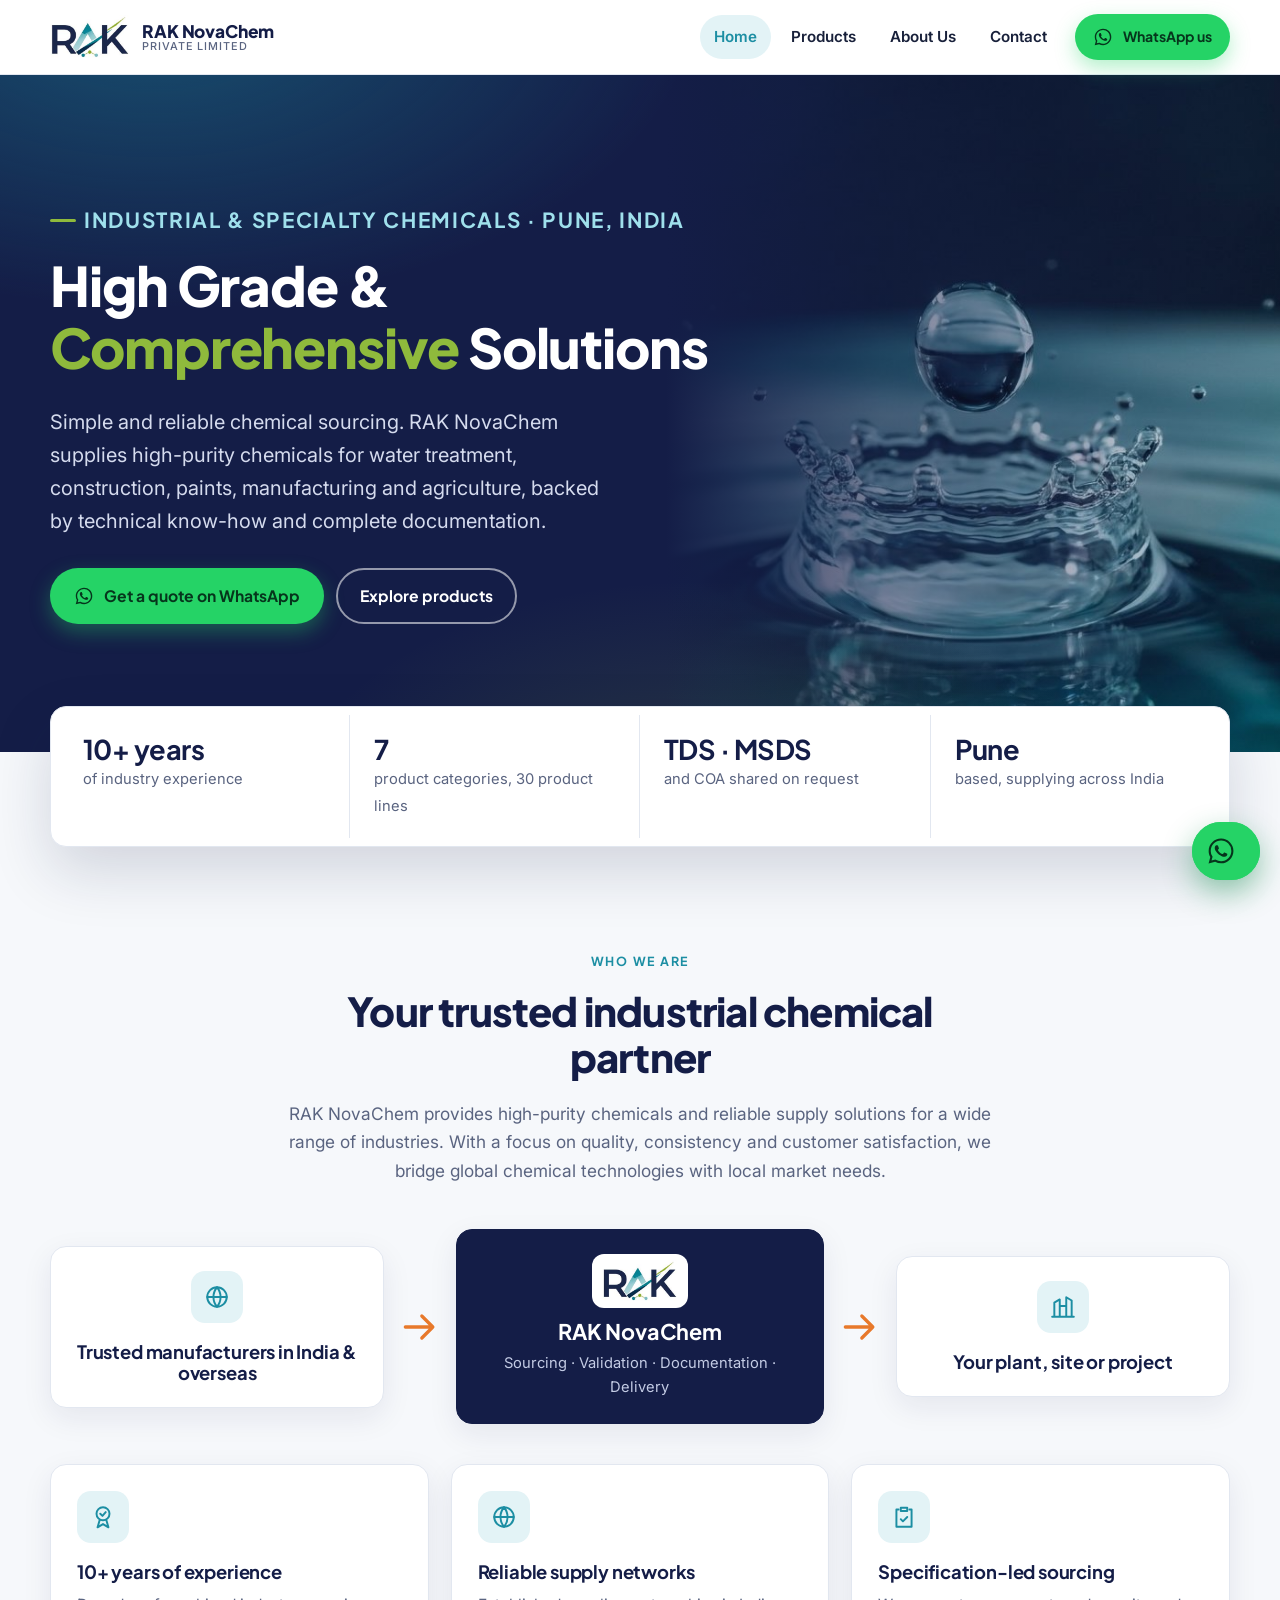
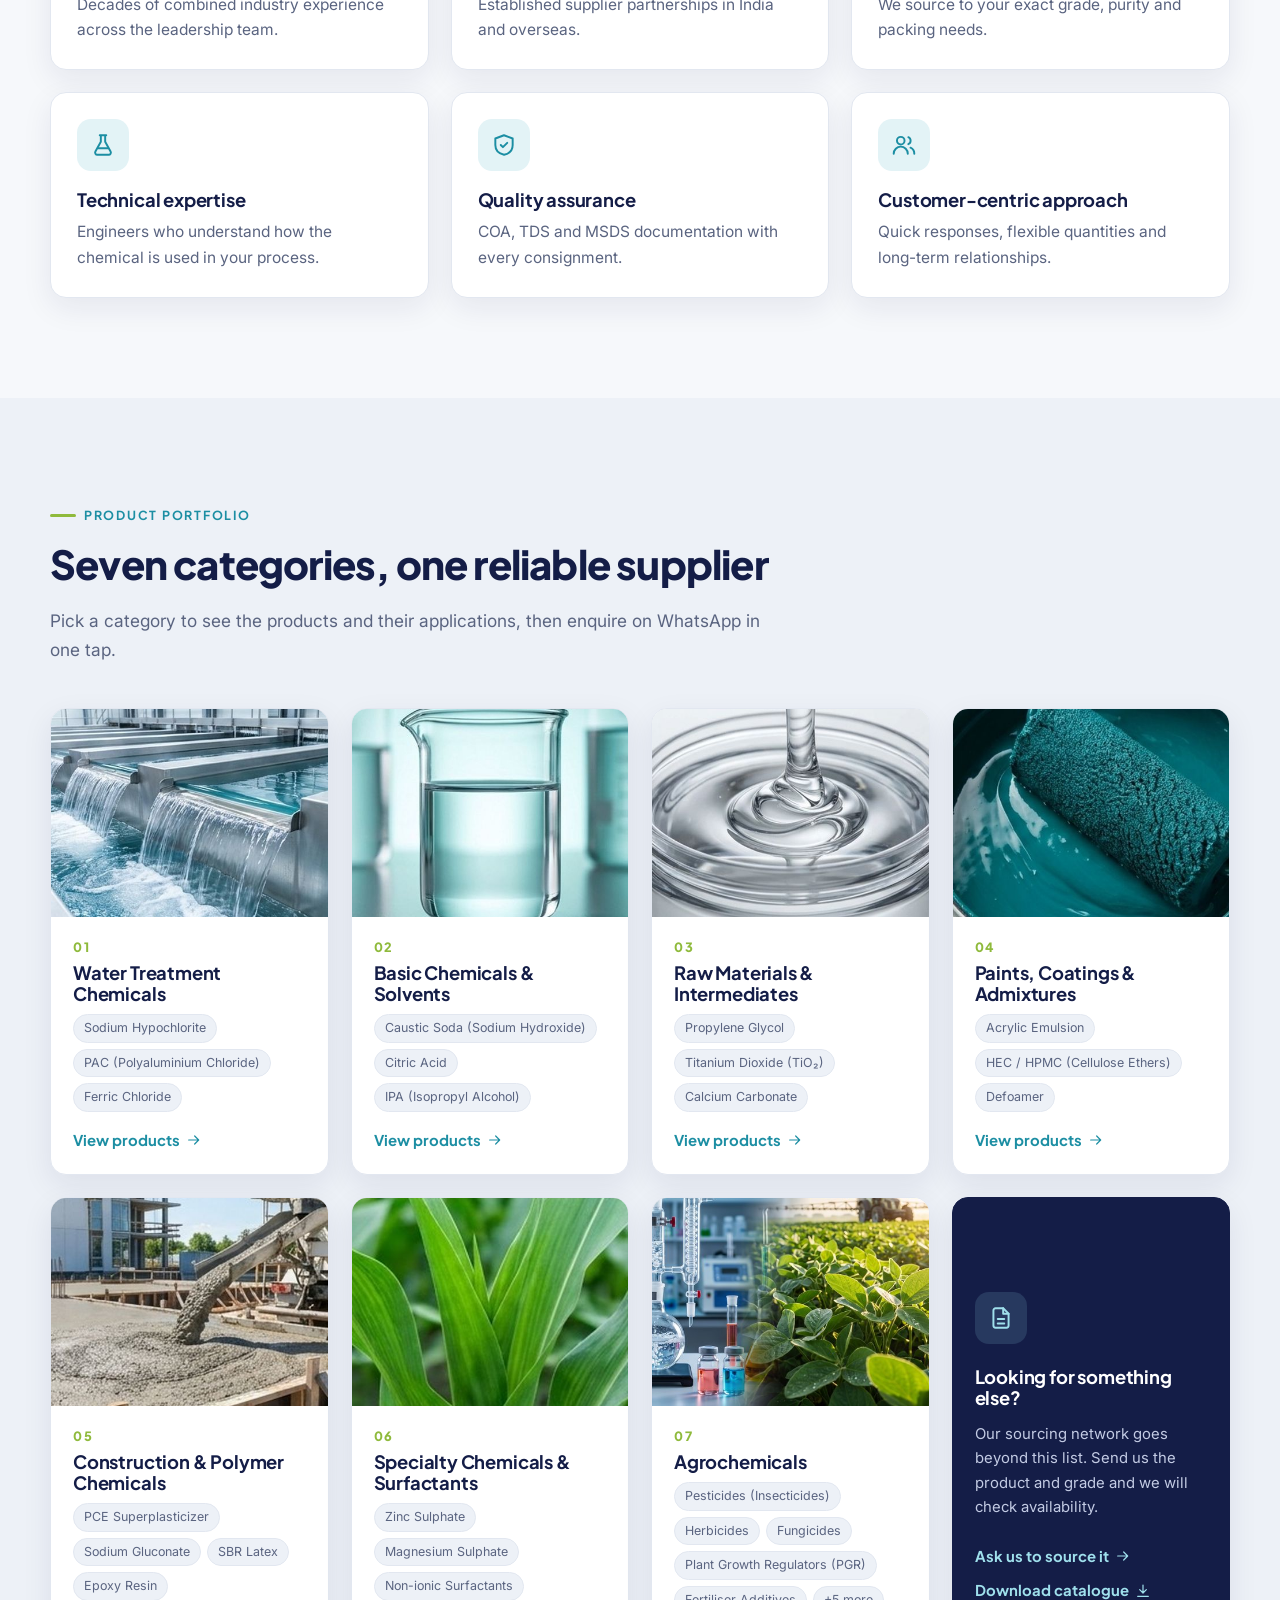
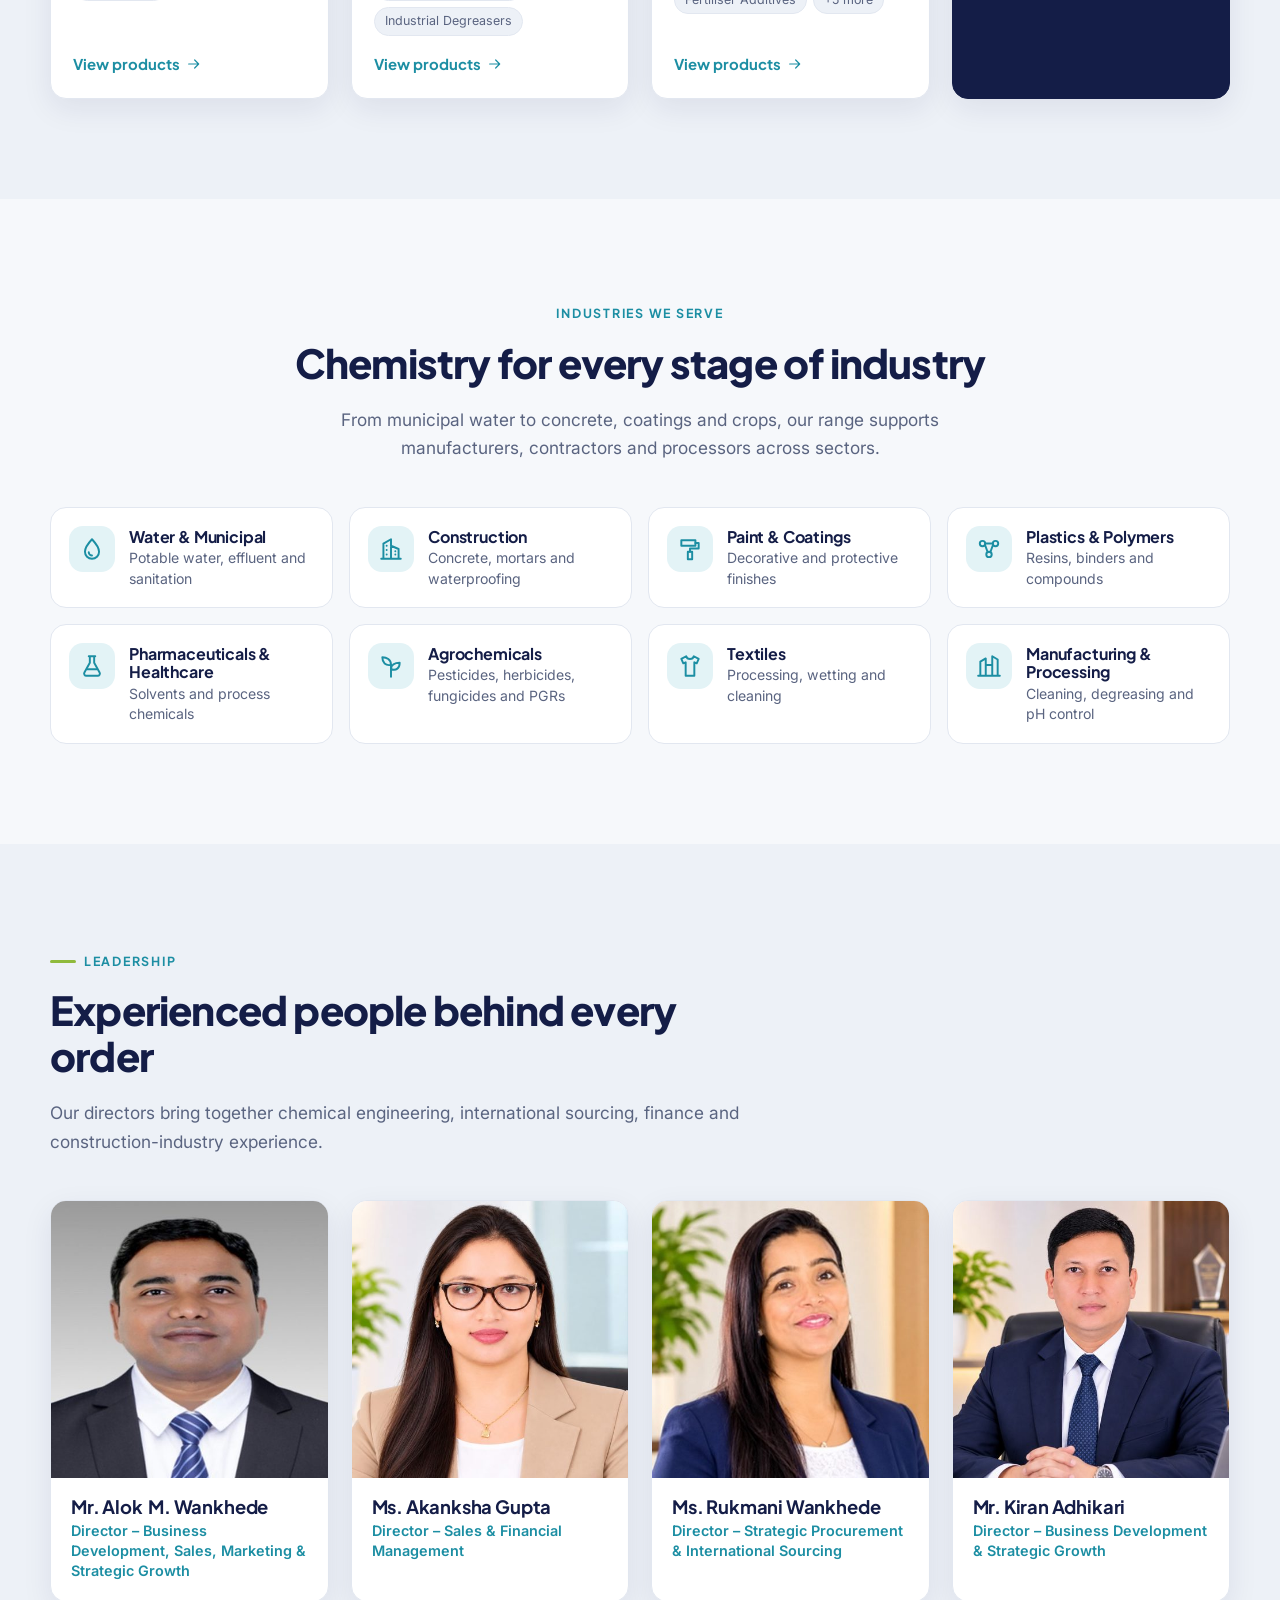
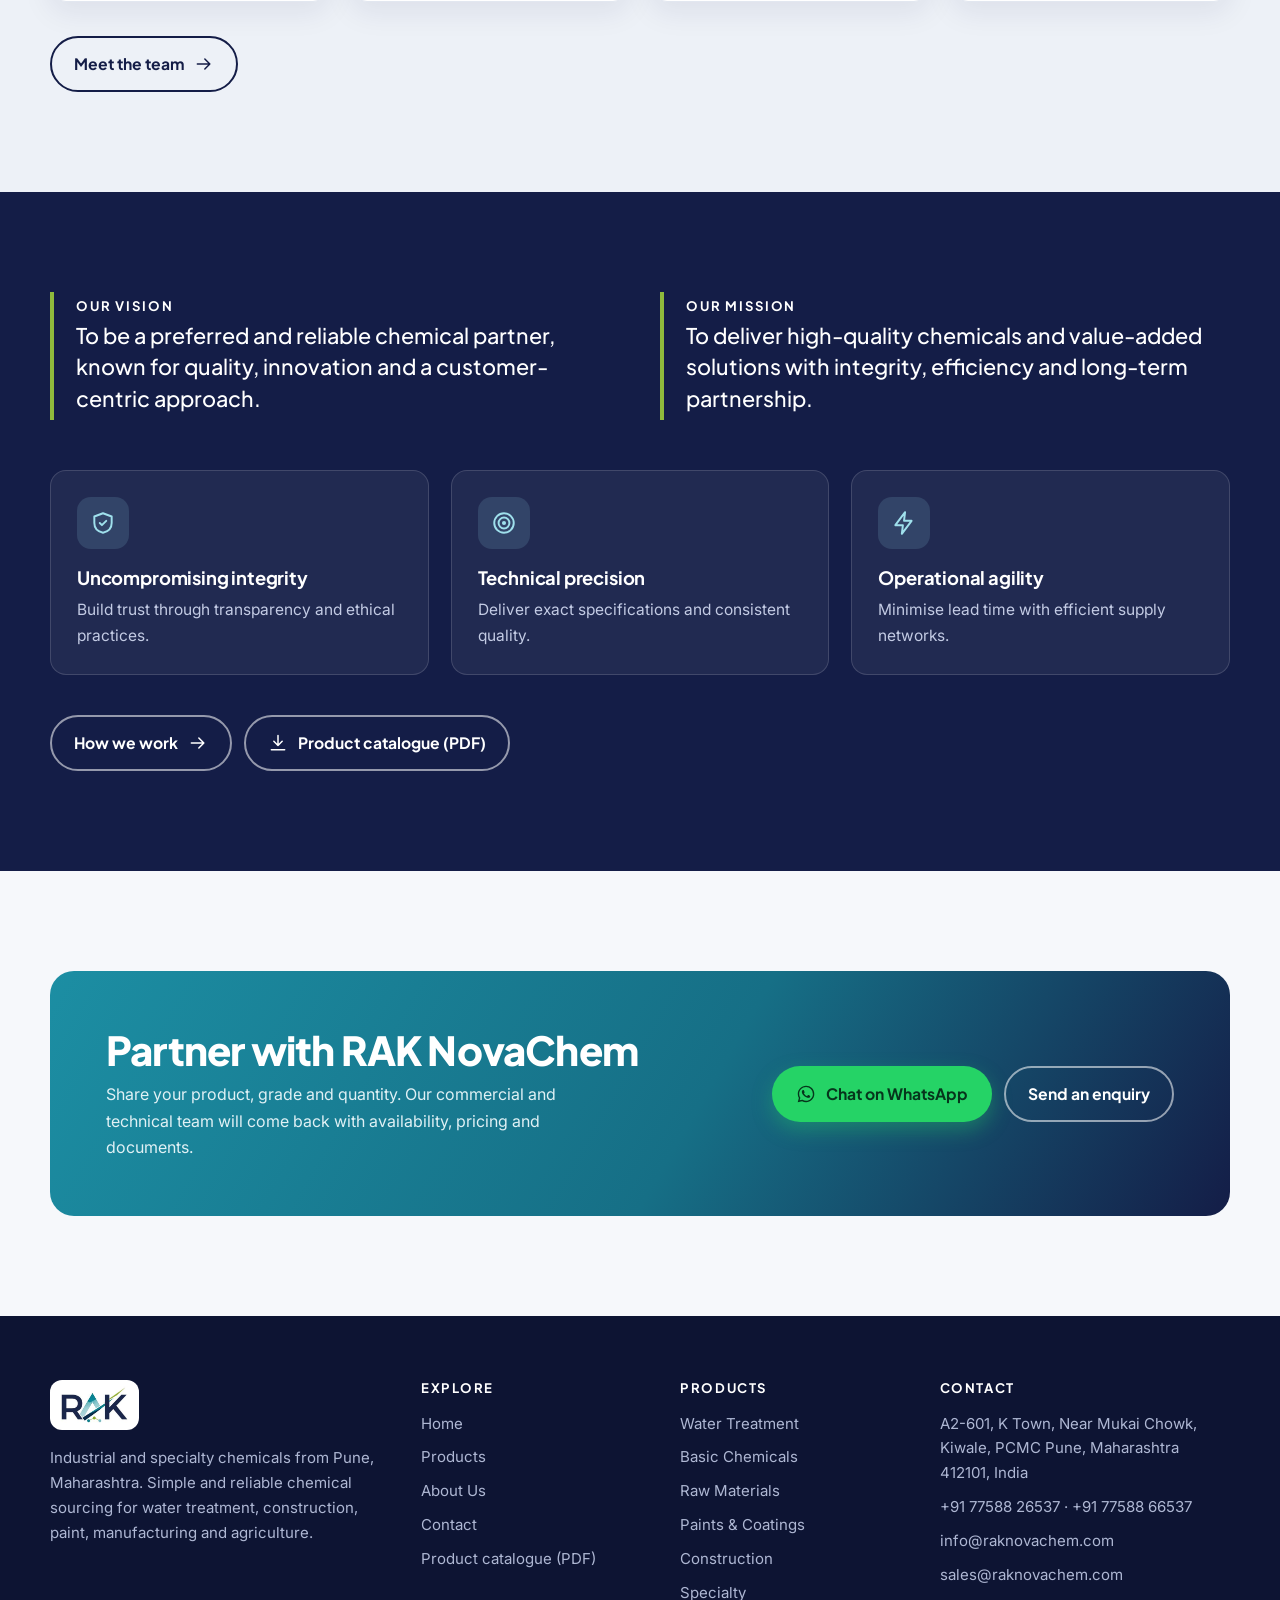
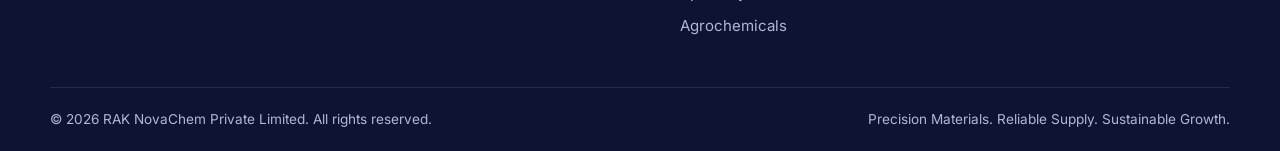
==== index.html @ b4a19a10 "Add extra space before middle initial in Alok Wankhede's name Co-Authored-By: Claude Opus 5.5 <norep" ====
<!DOCTYPE html>
<html lang="en">
<head>
<meta charset="utf-8">
<meta name="viewport" content="width=device-width, initial-scale=1">
<title>RAK NovaChem | Industrial &amp; Specialty Chemicals Supplier, Pune</title>
<meta name="description" content="RAK NovaChem Private Limited supplies industrial and specialty chemicals in Pune and across India: water treatment chemicals, caustic soda, IPA, TiO₂, acrylic emulsion, PCE superplasticizer, surfactants and more.">
<link rel="canonical" href="https://raknovachem.com/">
<meta property="og:type" content="website">
<meta property="og:site_name" content="RAK NovaChem">
<meta property="og:title" content="RAK NovaChem | Industrial &amp; Specialty Chemicals Supplier, Pune">
<meta property="og:description" content="RAK NovaChem Private Limited supplies industrial and specialty chemicals in Pune and across India: water treatment chemicals, caustic soda, IPA, TiO₂, acrylic emulsion, PCE superplasticizer, surfactants and more.">
<meta property="og:url" content="https://raknovachem.com/">
<meta property="og:image" content="https://raknovachem.com/assets/img/og-image.jpg">
<meta name="twitter:card" content="summary_large_image">
<meta name="theme-color" content="#141d47">
<link rel="icon" href="favicon.ico" sizes="48x48">
<link rel="apple-touch-icon" href="assets/img/apple-touch-icon.png">
<link rel="preconnect" href="https://fonts.googleapis.com">
<link rel="preconnect" href="https://fonts.gstatic.com" crossorigin>
<link href="https://fonts.googleapis.com/css2?family=Inter:wght@400;500;600&family=Plus+Jakarta+Sans:wght@500;700;800&display=swap" rel="stylesheet">
<link rel="stylesheet" href="assets/css/style.css">
<script type="application/ld+json">
{"@context":"https://schema.org","@type":"Organization","name":"RAK NovaChem Private Limited","alternateName":"RAK NovaChem","url":"https://raknovachem.com",
"logo":"https://raknovachem.com/assets/img/icon-512.png","email":"sales@raknovachem.com","telephone":"+917758826537",
"slogan":"High Grade & Comprehensive Solutions",
"description":"Supplier of industrial and specialty chemicals: water treatment chemicals, basic chemicals and solvents, raw materials, paint and coating additives, construction chemicals, surfactants and agrochemicals (pesticides, herbicides, fungicides and plant growth regulators).",
"address":{"@type":"PostalAddress","streetAddress":"A2-601, K Town, Near Mukai Chowk, Kiwale","addressLocality":"Pune","addressRegion":"Maharashtra","postalCode":"412101","addressCountry":"IN"},
"contactPoint":[{"@type":"ContactPoint","telephone":"+917758826537","contactType":"sales","areaServed":"IN","availableLanguage":["en","hi","mr"]}]}
</script>
</head>
<body>
<a class="skip" href="#main">Skip to content</a>
<header class="site-header">
  <div class="wrap nav">
    <a class="brand" href="index.html" aria-label="RAK NovaChem home">
      <img src="assets/img/logo.png" alt="RAK NovaChem logo" width="274" height="150">
      <span>RAK NovaChem<small>Private Limited</small></span>
    </a>
    <button class="nav-toggle" aria-label="Menu" aria-expanded="false" aria-controls="nav-links"><svg viewBox="0 0 24 24" fill="none" stroke="currentColor" stroke-width="1.8" stroke-linecap="round" stroke-linejoin="round" aria-hidden="true" stroke-width="2.2"><path d="M4 7h16M4 12h16M4 17h16"/></svg></button>
    <ul class="nav-links" id="nav-links">
      <li><a href="index.html" aria-current="page">Home</a></li><li><a href="products.html">Products</a></li><li><a href="about.html">About Us</a></li><li><a href="contact.html">Contact</a></li>
      <li><a class="btn btn-wa btn-sm" href="https://wa.me/917758826537" data-wa><svg viewBox="0 0 24 24" fill="currentColor" aria-hidden="true"><path d="M12.04 2C6.58 2 2.13 6.45 2.13 11.91c0 1.75.46 3.45 1.32 4.95L2.05 22l5.25-1.38a9.87 9.87 0 0 0 4.74 1.21h.01c5.46 0 9.9-4.45 9.9-9.91 0-2.65-1.03-5.14-2.9-7.01A9.82 9.82 0 0 0 12.04 2Zm0 1.67c2.2 0 4.27.86 5.82 2.42a8.2 8.2 0 0 1 2.41 5.83c0 4.54-3.7 8.23-8.24 8.23-1.48 0-2.93-.4-4.19-1.15l-.3-.18-3.12.82.83-3.04-.2-.31a8.2 8.2 0 0 1-1.26-4.38c.01-4.54 3.7-8.24 8.25-8.24ZM8.53 7.33c-.16 0-.43.06-.66.31-.22.25-.87.85-.87 2.07 0 1.22.89 2.4 1.01 2.56.13.17 1.75 2.67 4.24 3.74.59.26 1.05.41 1.41.52.59.19 1.13.16 1.56.1.48-.07 1.47-.6 1.67-1.18.21-.58.21-1.07.15-1.18-.07-.1-.23-.16-.48-.29-.25-.12-1.47-.72-1.69-.81-.23-.08-.39-.12-.56.13-.16.25-.64.81-.78.97-.15.17-.29.19-.54.06-.25-.12-1.05-.39-2-1.23-.74-.66-1.24-1.47-1.38-1.72-.15-.25-.02-.38.11-.51.11-.11.25-.29.37-.43.13-.15.17-.25.25-.42.08-.16.04-.31-.02-.43-.06-.13-.56-1.35-.77-1.84-.2-.49-.4-.42-.56-.43-.14-.01-.3-.01-.46-.01Z"/></svg> WhatsApp us</a></li>
    </ul>
  </div>
</header>
<main id="main">
<section class="hero">
  <div class="hero-photo"><img src="assets/img/hero-water.jpg" alt="" width="686" height="740" fetchpriority="high"></div>
  <div class="wrap">
    <div class="hero-inner">
      <span class="eyebrow">Industrial &amp; specialty chemicals · Pune, India</span>
      <h1>High Grade &amp; <em>Comprehensive</em> Solutions</h1>
      <p class="lead">Simple and reliable chemical sourcing. RAK NovaChem supplies high-purity chemicals for water treatment, construction, paints, manufacturing and agriculture, backed by technical know-how and complete documentation.</p>
      <div class="cta-row">
        <a class="btn btn-wa" href="https://wa.me/917758826537" data-wa><svg viewBox="0 0 24 24" fill="currentColor" aria-hidden="true"><path d="M12.04 2C6.58 2 2.13 6.45 2.13 11.91c0 1.75.46 3.45 1.32 4.95L2.05 22l5.25-1.38a9.87 9.87 0 0 0 4.74 1.21h.01c5.46 0 9.9-4.45 9.9-9.91 0-2.65-1.03-5.14-2.9-7.01A9.82 9.82 0 0 0 12.04 2Zm0 1.67c2.2 0 4.27.86 5.82 2.42a8.2 8.2 0 0 1 2.41 5.83c0 4.54-3.7 8.23-8.24 8.23-1.48 0-2.93-.4-4.19-1.15l-.3-.18-3.12.82.83-3.04-.2-.31a8.2 8.2 0 0 1-1.26-4.38c.01-4.54 3.7-8.24 8.25-8.24ZM8.53 7.33c-.16 0-.43.06-.66.31-.22.25-.87.85-.87 2.07 0 1.22.89 2.4 1.01 2.56.13.17 1.75 2.67 4.24 3.74.59.26 1.05.41 1.41.52.59.19 1.13.16 1.56.1.48-.07 1.47-.6 1.67-1.18.21-.58.21-1.07.15-1.18-.07-.1-.23-.16-.48-.29-.25-.12-1.47-.72-1.69-.81-.23-.08-.39-.12-.56.13-.16.25-.64.81-.78.97-.15.17-.29.19-.54.06-.25-.12-1.05-.39-2-1.23-.74-.66-1.24-1.47-1.38-1.72-.15-.25-.02-.38.11-.51.11-.11.25-.29.37-.43.13-.15.17-.25.25-.42.08-.16.04-.31-.02-.43-.06-.13-.56-1.35-.77-1.84-.2-.49-.4-.42-.56-.43-.14-.01-.3-.01-.46-.01Z"/></svg> Get a quote on WhatsApp</a>
        <a class="btn btn-ghost" href="products.html">Explore products</a>
      </div>
    </div>
  </div>
</section>

<div class="facts">
  <div class="wrap"><div class="grid g-4">
    <div class="fact"><b>10+ years</b><span>of industry experience</span></div>
    <div class="fact"><b>7</b><span>product categories, 30 product lines</span></div>
    <div class="fact"><b>TDS · MSDS</b><span>and COA shared on request</span></div>
    <div class="fact"><b>Pune</b><span>based, supplying across India</span></div>
  </div></div>
</div>

<section class="section">
  <div class="wrap">
    <div class="section-head center reveal">
      <span class="eyebrow">Who we are</span>
      <h2>Your trusted industrial chemical partner</h2>
      <p>RAK NovaChem provides high-purity chemicals and reliable supply solutions for a wide range of industries. With a focus on quality, consistency and customer satisfaction, we bridge global chemical technologies with local market needs.</p>
    </div>
    <div class="bridge reveal">
      <div class="bridge-node"><div class="icon"><svg viewBox="0 0 24 24" fill="none" stroke="currentColor" stroke-width="1.8" stroke-linecap="round" stroke-linejoin="round" aria-hidden="true"><circle cx="12" cy="12" r="9"/><path d="M3 12h18M12 3a14 14 0 0 1 0 18M12 3a14 14 0 0 0 0 18"/></svg></div><h3>Trusted manufacturers in India &amp; overseas</h3></div>
      <div class="bridge-arrow"><svg viewBox="0 0 24 24" fill="none" stroke="currentColor" stroke-width="1.8" stroke-linecap="round" stroke-linejoin="round" aria-hidden="true"><path d="M4 12h15M13 6l6 6-6 6"/></svg></div>
      <div class="bridge-node hub"><img src="assets/img/logo.png" alt="" width="274" height="150" loading="lazy"><h3>RAK NovaChem</h3><p>Sourcing · Validation · Documentation · Delivery</p></div>
      <div class="bridge-arrow"><svg viewBox="0 0 24 24" fill="none" stroke="currentColor" stroke-width="1.8" stroke-linecap="round" stroke-linejoin="round" aria-hidden="true"><path d="M4 12h15M13 6l6 6-6 6"/></svg></div>
      <div class="bridge-node"><div class="icon"><svg viewBox="0 0 24 24" fill="none" stroke="currentColor" stroke-width="1.8" stroke-linecap="round" stroke-linejoin="round" aria-hidden="true"><path d="M4 21V8l5-3v16M9 21V11h6v10M15 21V3l5 3v15M2 21h20"/></svg></div><h3>Your plant, site or project</h3></div>
    </div>
    <div class="grid g-3">
      <div class="card reveal "><div class="icon"><svg viewBox="0 0 24 24" fill="none" stroke="currentColor" stroke-width="1.8" stroke-linecap="round" stroke-linejoin="round" aria-hidden="true"><circle cx="12" cy="9" r="6"/><path d="m9 14.5-2 7 5-3 5 3-2-7M9.5 9l2 2 3-3.5"/></svg></div><h3>10+ years of experience</h3><p>Decades of combined industry experience across the leadership team.</p></div><div class="card reveal "><div class="icon"><svg viewBox="0 0 24 24" fill="none" stroke="currentColor" stroke-width="1.8" stroke-linecap="round" stroke-linejoin="round" aria-hidden="true"><circle cx="12" cy="12" r="9"/><path d="M3 12h18M12 3a14 14 0 0 1 0 18M12 3a14 14 0 0 0 0 18"/></svg></div><h3>Reliable supply networks</h3><p>Established supplier partnerships in India and overseas.</p></div><div class="card reveal "><div class="icon"><svg viewBox="0 0 24 24" fill="none" stroke="currentColor" stroke-width="1.8" stroke-linecap="round" stroke-linejoin="round" aria-hidden="true"><path d="M9 3.5h6v3H9z"/><path d="M7 5H5v16h14V5h-2"/><path d="m9 14 2 2 4-4"/></svg></div><h3>Specification-led sourcing</h3><p>We source to your exact grade, purity and packing needs.</p></div><div class="card reveal "><div class="icon"><svg viewBox="0 0 24 24" fill="none" stroke="currentColor" stroke-width="1.8" stroke-linecap="round" stroke-linejoin="round" aria-hidden="true"><path d="M9 3h6M10 3v6l-5 9a2 2 0 0 0 1.8 3h10.4a2 2 0 0 0 1.8-3l-5-9V3"/><path d="M7.5 15h9"/></svg></div><h3>Technical expertise</h3><p>Engineers who understand how the chemical is used in your process.</p></div><div class="card reveal "><div class="icon"><svg viewBox="0 0 24 24" fill="none" stroke="currentColor" stroke-width="1.8" stroke-linecap="round" stroke-linejoin="round" aria-hidden="true"><path d="M12 3 4 6v6c0 5 3.5 8 8 9 4.5-1 8-4 8-9V6z"/><path d="m9 12 2 2 4-4"/></svg></div><h3>Quality assurance</h3><p>COA, TDS and MSDS documentation with every consignment.</p></div><div class="card reveal "><div class="icon"><svg viewBox="0 0 24 24" fill="none" stroke="currentColor" stroke-width="1.8" stroke-linecap="round" stroke-linejoin="round" aria-hidden="true"><circle cx="9" cy="8" r="3.5"/><path d="M2.5 20a6.5 6.5 0 0 1 13 0M16 4.8a3.5 3.5 0 0 1 0 6.4M18 14.5a6 6 0 0 1 3.5 5.5"/></svg></div><h3>Customer-centric approach</h3><p>Quick responses, flexible quantities and long-term relationships.</p></div>
    </div>
  </div>
</section>

<section class="section soft">
  <div class="wrap">
    <div class="section-head reveal">
      <span class="eyebrow">Product portfolio</span>
      <h2>Seven categories, one reliable supplier</h2>
      <p>Pick a category to see the products and their applications, then enquire on WhatsApp in one tap.</p>
    </div>
    <div class="grid g-4 cats"><a class="card cat-card reveal" href="products.html#water-treatment">
        <img src="assets/img/products/sodium-hypochlorite.jpg" alt="" width="480" height="360" loading="lazy">
        <div class="cat-body"><span class="cat-num">01</span><h3>Water Treatment Chemicals</h3>
        <ul><li>Sodium Hypochlorite</li><li>PAC (Polyaluminium Chloride)</li><li>Ferric Chloride</li></ul>
        <span class="more">View products <svg viewBox="0 0 24 24" fill="none" stroke="currentColor" stroke-width="1.8" stroke-linecap="round" stroke-linejoin="round" aria-hidden="true"><path d="M4 12h15M13 6l6 6-6 6"/></svg></span></div></a><a class="card cat-card reveal" href="products.html#basic-chemicals">
        <img src="assets/img/products/caustic-soda.jpg" alt="" width="480" height="360" loading="lazy">
        <div class="cat-body"><span class="cat-num">02</span><h3>Basic Chemicals &amp; Solvents</h3>
        <ul><li>Caustic Soda (Sodium Hydroxide)</li><li>Citric Acid</li><li>IPA (Isopropyl Alcohol)</li></ul>
        <span class="more">View products <svg viewBox="0 0 24 24" fill="none" stroke="currentColor" stroke-width="1.8" stroke-linecap="round" stroke-linejoin="round" aria-hidden="true"><path d="M4 12h15M13 6l6 6-6 6"/></svg></span></div></a><a class="card cat-card reveal" href="products.html#raw-materials">
        <img src="assets/img/products/propylene-glycol.jpg" alt="" width="480" height="360" loading="lazy">
        <div class="cat-body"><span class="cat-num">03</span><h3>Raw Materials &amp; Intermediates</h3>
        <ul><li>Propylene Glycol</li><li>Titanium Dioxide (TiO₂)</li><li>Calcium Carbonate</li></ul>
        <span class="more">View products <svg viewBox="0 0 24 24" fill="none" stroke="currentColor" stroke-width="1.8" stroke-linecap="round" stroke-linejoin="round" aria-hidden="true"><path d="M4 12h15M13 6l6 6-6 6"/></svg></span></div></a><a class="card cat-card reveal" href="products.html#paints-coatings">
        <img src="assets/img/products/acrylic-emulsion.jpg" alt="" width="480" height="360" loading="lazy">
        <div class="cat-body"><span class="cat-num">04</span><h3>Paints, Coatings &amp; Admixtures</h3>
        <ul><li>Acrylic Emulsion</li><li>HEC / HPMC (Cellulose Ethers)</li><li>Defoamer</li></ul>
        <span class="more">View products <svg viewBox="0 0 24 24" fill="none" stroke="currentColor" stroke-width="1.8" stroke-linecap="round" stroke-linejoin="round" aria-hidden="true"><path d="M4 12h15M13 6l6 6-6 6"/></svg></span></div></a><a class="card cat-card reveal" href="products.html#construction">
        <img src="assets/img/products/pce.jpg" alt="" width="480" height="360" loading="lazy">
        <div class="cat-body"><span class="cat-num">05</span><h3>Construction &amp; Polymer Chemicals</h3>
        <ul><li>PCE Superplasticizer</li><li>Sodium Gluconate</li><li>SBR Latex</li><li>Epoxy Resin</li></ul>
        <span class="more">View products <svg viewBox="0 0 24 24" fill="none" stroke="currentColor" stroke-width="1.8" stroke-linecap="round" stroke-linejoin="round" aria-hidden="true"><path d="M4 12h15M13 6l6 6-6 6"/></svg></span></div></a><a class="card cat-card reveal" href="products.html#specialty">
        <img src="assets/img/products/zinc-sulphate.jpg" alt="" width="480" height="360" loading="lazy">
        <div class="cat-body"><span class="cat-num">06</span><h3>Specialty Chemicals &amp; Surfactants</h3>
        <ul><li>Zinc Sulphate</li><li>Magnesium Sulphate</li><li>Non-ionic Surfactants</li><li>Industrial Degreasers</li></ul>
        <span class="more">View products <svg viewBox="0 0 24 24" fill="none" stroke="currentColor" stroke-width="1.8" stroke-linecap="round" stroke-linejoin="round" aria-hidden="true"><path d="M4 12h15M13 6l6 6-6 6"/></svg></span></div></a><a class="card cat-card reveal" href="products.html#agrochemicals">
        <img src="assets/img/products/agrochemicals.jpg" alt="" width="480" height="360" loading="lazy">
        <div class="cat-body"><span class="cat-num">07</span><h3>Agrochemicals</h3>
        <ul><li>Pesticides (Insecticides)</li><li>Herbicides</li><li>Fungicides</li><li>Plant Growth Regulators (PGR)</li><li>Fertiliser Additives</li><li>+5 more</li></ul>
        <span class="more">View products <svg viewBox="0 0 24 24" fill="none" stroke="currentColor" stroke-width="1.8" stroke-linecap="round" stroke-linejoin="round" aria-hidden="true"><path d="M4 12h15M13 6l6 6-6 6"/></svg></span></div></a><div class="card cat-card cat-extra reveal">
        <div class="cat-body"><div class="icon"><svg viewBox="0 0 24 24" fill="none" stroke="currentColor" stroke-width="1.8" stroke-linecap="round" stroke-linejoin="round" aria-hidden="true"><path d="M14 3H7a2 2 0 0 0-2 2v14a2 2 0 0 0 2 2h10a2 2 0 0 0 2-2V8z"/><path d="M14 3v5h5M9 13h6M9 17h6"/></svg></div><h3>Looking for something else?</h3>
        <p>Our sourcing network goes beyond this list. Send us the product and grade and we will check availability.</p>
        <a class="more" href="https://wa.me/917758826537" data-wa="Hello RAK NovaChem, I am looking for: ">Ask us to source it <svg viewBox="0 0 24 24" fill="none" stroke="currentColor" stroke-width="1.8" stroke-linecap="round" stroke-linejoin="round" aria-hidden="true"><path d="M4 12h15M13 6l6 6-6 6"/></svg></a>
        <a class="more" href="assets/docs/RAK-NovaChem-Product-Catalogue.pdf" download>Download catalogue <svg viewBox="0 0 24 24" fill="none" stroke="currentColor" stroke-width="1.8" stroke-linecap="round" stroke-linejoin="round" aria-hidden="true"><path d="M12 3v12M7 10l5 5 5-5M4 20h16"/></svg></a></div></div></div>
  </div>
</section>

<section class="section">
  <div class="wrap">
    <div class="section-head center reveal">
      <span class="eyebrow">Industries we serve</span>
      <h2>Chemistry for every stage of industry</h2>
      <p>From municipal water to concrete, coatings and crops, our range supports manufacturers, contractors and processors across sectors.</p>
    </div>
    <div class="grid g-4 industries">
      <div class="ind reveal"><div class="icon"><svg viewBox="0 0 24 24" fill="none" stroke="currentColor" stroke-width="1.8" stroke-linecap="round" stroke-linejoin="round" aria-hidden="true"><path d="M12 3s6.5 7 6.5 11.5a6.5 6.5 0 0 1-13 0C5.5 10 12 3 12 3Z"/><path d="M9 15a3 3 0 0 0 3 3"/></svg></div><div><h3>Water &amp; Municipal</h3><p>Potable water, effluent and sanitation</p></div></div><div class="ind reveal"><div class="icon"><svg viewBox="0 0 24 24" fill="none" stroke="currentColor" stroke-width="1.8" stroke-linecap="round" stroke-linejoin="round" aria-hidden="true"><path d="M3 21h18M5 21V7l7-4v18M12 9l7 3v9M8 9v.01M8 13v.01M8 17v.01M16 14v.01M16 17v.01"/></svg></div><div><h3>Construction</h3><p>Concrete, mortars and waterproofing</p></div></div><div class="ind reveal"><div class="icon"><svg viewBox="0 0 24 24" fill="none" stroke="currentColor" stroke-width="1.8" stroke-linecap="round" stroke-linejoin="round" aria-hidden="true"><path d="M4 4h13v5H4z"/><path d="M17 6.5h3v5h-8v3"/><path d="M10 14.5h4v7h-4z"/></svg></div><div><h3>Paint &amp; Coatings</h3><p>Decorative and protective finishes</p></div></div><div class="ind reveal"><div class="icon"><svg viewBox="0 0 24 24" fill="none" stroke="currentColor" stroke-width="1.8" stroke-linecap="round" stroke-linejoin="round" aria-hidden="true"><circle cx="6" cy="7" r="2.5"/><circle cx="18" cy="7" r="2.5"/><circle cx="12" cy="17" r="2.5"/><path d="M8.3 8.2 10.8 15M15.7 8.2 13.2 15M8.5 7h7"/></svg></div><div><h3>Plastics &amp; Polymers</h3><p>Resins, binders and compounds</p></div></div><div class="ind reveal"><div class="icon"><svg viewBox="0 0 24 24" fill="none" stroke="currentColor" stroke-width="1.8" stroke-linecap="round" stroke-linejoin="round" aria-hidden="true"><path d="M9 3h6M10 3v6l-5 9a2 2 0 0 0 1.8 3h10.4a2 2 0 0 0 1.8-3l-5-9V3"/><path d="M7.5 15h9"/></svg></div><div><h3>Pharmaceuticals &amp; Healthcare</h3><p>Solvents and process chemicals</p></div></div><div class="ind reveal"><div class="icon"><svg viewBox="0 0 24 24" fill="none" stroke="currentColor" stroke-width="1.8" stroke-linecap="round" stroke-linejoin="round" aria-hidden="true"><path d="M12 22V11"/><path d="M12 11C12 6 8 4 4 4c0 5 3 8 8 7ZM12 15c0-4 3.5-6 8-6 0 5-3 7.5-8 6Z"/></svg></div><div><h3>Agrochemicals</h3><p>Pesticides, herbicides, fungicides and PGRs</p></div></div><div class="ind reveal"><div class="icon"><svg viewBox="0 0 24 24" fill="none" stroke="currentColor" stroke-width="1.8" stroke-linecap="round" stroke-linejoin="round" aria-hidden="true"><path d="M8.5 3 4 5.5l1.8 4L8 8.6V21h8V8.6l2.2.9 1.8-4L15.5 3c-.4 1.6-1.8 2.6-3.5 2.6S8.9 4.6 8.5 3Z"/></svg></div><div><h3>Textiles</h3><p>Processing, wetting and cleaning</p></div></div><div class="ind reveal"><div class="icon"><svg viewBox="0 0 24 24" fill="none" stroke="currentColor" stroke-width="1.8" stroke-linecap="round" stroke-linejoin="round" aria-hidden="true"><path d="M4 21V8l5-3v16M9 21V11h6v10M15 21V3l5 3v15M2 21h20"/></svg></div><div><h3>Manufacturing &amp; Processing</h3><p>Cleaning, degreasing and pH control</p></div></div>
    </div>
  </div>
</section>

<section class="section soft">
  <div class="wrap">
    <div class="section-head reveal">
      <span class="eyebrow">Leadership</span>
      <h2>Experienced people behind every order</h2>
      <p>Our directors bring together chemical engineering, international sourcing, finance and construction-industry experience.</p>
    </div>
    <div class="grid g-4 leaders">
      <article class="leader reveal">
        <img src="assets/img/team/alok-wankhede.jpg" alt="Portrait of Mr. Alok&nbsp; M. Wankhede" width="480" height="480" loading="lazy">
        <div><h3>Mr. Alok&nbsp; M. Wankhede</h3><span class="role">Director – Business Development, Sales, Marketing &amp; Strategic Growth</span></div>
      </article>
      <article class="leader reveal">
        <img src="assets/img/team/akanksha-gupta.jpg" alt="Portrait of Ms. Akanksha Gupta" width="480" height="480" loading="lazy">
        <div><h3>Ms. Akanksha Gupta</h3><span class="role">Director – Sales &amp; Financial Management</span></div>
      </article>
      <article class="leader reveal">
        <img src="assets/img/team/rukmani-wankhede.jpg" alt="Portrait of Ms. Rukmani Wankhede" width="480" height="480" loading="lazy">
        <div><h3>Ms. Rukmani Wankhede</h3><span class="role">Director – Strategic Procurement &amp; International Sourcing</span></div>
      </article>
      <article class="leader reveal">
        <img src="assets/img/team/kiran-adhikari.jpg" alt="Portrait of Mr. Kiran Adhikari" width="480" height="480" loading="lazy">
        <div><h3>Mr. Kiran Adhikari</h3><span class="role">Director – Business Development &amp; Strategic Growth</span></div>
      </article>
    </div>
    <div class="cta-row reveal" style="margin-top:34px">
      <a class="btn btn-outline" href="about.html#leadership">Meet the team <svg viewBox="0 0 24 24" fill="none" stroke="currentColor" stroke-width="1.8" stroke-linecap="round" stroke-linejoin="round" aria-hidden="true"><path d="M4 12h15M13 6l6 6-6 6"/></svg></a>
    </div>
  </div>
</section>

<section class="section dark">
  <div class="wrap">
    <div class="grid g-2" style="gap:40px;margin-bottom:50px">
      <div class="vm reveal"><h3>Our vision</h3><p>To be a preferred and reliable chemical partner, known for quality, innovation and a customer-centric approach.</p></div>
      <div class="vm reveal"><h3>Our mission</h3><p>To deliver high-quality chemicals and value-added solutions with integrity, efficiency and long-term partnership.</p></div>
    </div>
    <div class="grid g-3">
      <div class="card reveal "><div class="icon"><svg viewBox="0 0 24 24" fill="none" stroke="currentColor" stroke-width="1.8" stroke-linecap="round" stroke-linejoin="round" aria-hidden="true"><path d="M12 3 4 6v6c0 5 3.5 8 8 9 4.5-1 8-4 8-9V6z"/><path d="m9 12 2 2 4-4"/></svg></div><h3>Uncompromising integrity</h3><p>Build trust through transparency and ethical practices.</p></div><div class="card reveal "><div class="icon"><svg viewBox="0 0 24 24" fill="none" stroke="currentColor" stroke-width="1.8" stroke-linecap="round" stroke-linejoin="round" aria-hidden="true"><circle cx="12" cy="12" r="9"/><circle cx="12" cy="12" r="5"/><circle cx="12" cy="12" r="1"/></svg></div><h3>Technical precision</h3><p>Deliver exact specifications and consistent quality.</p></div><div class="card reveal "><div class="icon"><svg viewBox="0 0 24 24" fill="none" stroke="currentColor" stroke-width="1.8" stroke-linecap="round" stroke-linejoin="round" aria-hidden="true"><path d="M13 2 4 14h7l-1 8 9-12h-7z"/></svg></div><h3>Operational agility</h3><p>Minimise lead time with efficient supply networks.</p></div>
    </div>
    <div class="cta-row reveal" style="margin-top:40px">
      <a class="btn btn-ghost" href="about.html">How we work <svg viewBox="0 0 24 24" fill="none" stroke="currentColor" stroke-width="1.8" stroke-linecap="round" stroke-linejoin="round" aria-hidden="true"><path d="M4 12h15M13 6l6 6-6 6"/></svg></a>
      <a class="btn btn-ghost" href="assets/docs/RAK-NovaChem-Product-Catalogue.pdf" download><svg viewBox="0 0 24 24" fill="none" stroke="currentColor" stroke-width="1.8" stroke-linecap="round" stroke-linejoin="round" aria-hidden="true"><path d="M12 3v12M7 10l5 5 5-5M4 20h16"/></svg> Product catalogue (PDF)</a>
    </div>
  </div>
</section>
<section class="section">
  <div class="wrap">
    <div class="cta-band reveal">
      <div>
        <h2>Partner with RAK NovaChem</h2>
        <p>Share your product, grade and quantity. Our commercial and technical team will come back with availability, pricing and documents.</p>
      </div>
      <div class="cta-row">
        <a class="btn btn-wa" href="https://wa.me/917758826537" data-wa><svg viewBox="0 0 24 24" fill="currentColor" aria-hidden="true"><path d="M12.04 2C6.58 2 2.13 6.45 2.13 11.91c0 1.75.46 3.45 1.32 4.95L2.05 22l5.25-1.38a9.87 9.87 0 0 0 4.74 1.21h.01c5.46 0 9.9-4.45 9.9-9.91 0-2.65-1.03-5.14-2.9-7.01A9.82 9.82 0 0 0 12.04 2Zm0 1.67c2.2 0 4.27.86 5.82 2.42a8.2 8.2 0 0 1 2.41 5.83c0 4.54-3.7 8.23-8.24 8.23-1.48 0-2.93-.4-4.19-1.15l-.3-.18-3.12.82.83-3.04-.2-.31a8.2 8.2 0 0 1-1.26-4.38c.01-4.54 3.7-8.24 8.25-8.24ZM8.53 7.33c-.16 0-.43.06-.66.31-.22.25-.87.85-.87 2.07 0 1.22.89 2.4 1.01 2.56.13.17 1.75 2.67 4.24 3.74.59.26 1.05.41 1.41.52.59.19 1.13.16 1.56.1.48-.07 1.47-.6 1.67-1.18.21-.58.21-1.07.15-1.18-.07-.1-.23-.16-.48-.29-.25-.12-1.47-.72-1.69-.81-.23-.08-.39-.12-.56.13-.16.25-.64.81-.78.97-.15.17-.29.19-.54.06-.25-.12-1.05-.39-2-1.23-.74-.66-1.24-1.47-1.38-1.72-.15-.25-.02-.38.11-.51.11-.11.25-.29.37-.43.13-.15.17-.25.25-.42.08-.16.04-.31-.02-.43-.06-.13-.56-1.35-.77-1.84-.2-.49-.4-.42-.56-.43-.14-.01-.3-.01-.46-.01Z"/></svg> Chat on WhatsApp</a>
        <a class="btn btn-ghost" href="contact.html">Send an enquiry</a>
      </div>
    </div>
  </div>
</section>
</main>
<footer class="site-footer">
  <div class="wrap footer-grid">
    <div class="footer-brand">
      <img src="assets/img/logo.png" alt="RAK NovaChem" width="274" height="150" loading="lazy">
      <p>Industrial and specialty chemicals from Pune, Maharashtra. Simple and reliable chemical sourcing for water treatment, construction, paint, manufacturing and agriculture.</p>
    </div>
    <div>
      <h4>Explore</h4>
      <ul><li><a href="index.html">Home</a></li><li><a href="products.html">Products</a></li><li><a href="about.html">About Us</a></li><li><a href="contact.html">Contact</a></li>
        <li><a href="assets/docs/RAK-NovaChem-Product-Catalogue.pdf" download>Product catalogue (PDF)</a></li></ul>
    </div>
    <div>
      <h4>Products</h4>
      <ul><li><a href="products.html#water-treatment">Water Treatment</a></li><li><a href="products.html#basic-chemicals">Basic Chemicals</a></li><li><a href="products.html#raw-materials">Raw Materials</a></li><li><a href="products.html#paints-coatings">Paints &amp; Coatings</a></li><li><a href="products.html#construction">Construction</a></li><li><a href="products.html#specialty">Specialty</a></li><li><a href="products.html#agrochemicals">Agrochemicals</a></li></ul>
    </div>
    <div>
      <h4>Contact</h4>
      <ul>
        <li>A2-601, K Town, Near Mukai Chowk, Kiwale, PCMC Pune, Maharashtra 412101, India</li>
        <li><a href="tel:+917758826537">+91 77588 26537</a> · <a href="tel:+917758866537">+91 77588 66537</a></li>
        <li><a href="mailto:info@raknovachem.com">info@raknovachem.com</a></li>
        <li><a href="mailto:sales@raknovachem.com">sales@raknovachem.com</a></li>
      </ul>
    </div>
  </div>
  <div class="wrap footer-bottom">
    <span>© <span data-year>2026</span> RAK NovaChem Private Limited. All rights reserved.</span>
    <span>Precision Materials. Reliable Supply. Sustainable Growth.</span>
  </div>
</footer>
<a class="wa-float" href="https://wa.me/917758826537" data-wa aria-label="Chat with us on WhatsApp"><svg viewBox="0 0 24 24" fill="currentColor" aria-hidden="true"><path d="M12.04 2C6.58 2 2.13 6.45 2.13 11.91c0 1.75.46 3.45 1.32 4.95L2.05 22l5.25-1.38a9.87 9.87 0 0 0 4.74 1.21h.01c5.46 0 9.9-4.45 9.9-9.91 0-2.65-1.03-5.14-2.9-7.01A9.82 9.82 0 0 0 12.04 2Zm0 1.67c2.2 0 4.27.86 5.82 2.42a8.2 8.2 0 0 1 2.41 5.83c0 4.54-3.7 8.23-8.24 8.23-1.48 0-2.93-.4-4.19-1.15l-.3-.18-3.12.82.83-3.04-.2-.31a8.2 8.2 0 0 1-1.26-4.38c.01-4.54 3.7-8.24 8.25-8.24ZM8.53 7.33c-.16 0-.43.06-.66.31-.22.25-.87.85-.87 2.07 0 1.22.89 2.4 1.01 2.56.13.17 1.75 2.67 4.24 3.74.59.26 1.05.41 1.41.52.59.19 1.13.16 1.56.1.48-.07 1.47-.6 1.67-1.18.21-.58.21-1.07.15-1.18-.07-.1-.23-.16-.48-.29-.25-.12-1.47-.72-1.69-.81-.23-.08-.39-.12-.56.13-.16.25-.64.81-.78.97-.15.17-.29.19-.54.06-.25-.12-1.05-.39-2-1.23-.74-.66-1.24-1.47-1.38-1.72-.15-.25-.02-.38.11-.51.11-.11.25-.29.37-.43.13-.15.17-.25.25-.42.08-.16.04-.31-.02-.43-.06-.13-.56-1.35-.77-1.84-.2-.49-.4-.42-.56-.43-.14-.01-.3-.01-.46-.01Z"/></svg><span>Chat on WhatsApp</span></a>
<script src="assets/js/main.js" defer></script>
</body>
</html>
---- assets/css/style.css ----
/* RAK NovaChem — site styles
   Brand colours come from the logo: navy, teal and lime. Change them here. */
:root {
  --navy: #141d47;
  --navy-2: #1d2a63;
  --teal: #1c8ea3;
  --teal-soft: #e3f3f6;
  --lime: #8fba3c;
  --orange: #e8792b;
  --wa: #25d366;
  --wa-dark: #128c4b;
  --ink: #18203a;
  --muted: #5a6480;
  --line: #e2e7f0;
  --bg: #f6f8fb;
  --bg-soft: #edf1f7;
  --radius: 16px;
  --shadow: 0 10px 30px rgba(20, 29, 71, .08);
  --shadow-lg: 0 24px 60px rgba(20, 29, 71, .16);
  --font-head: "Plus Jakarta Sans", "Segoe UI", system-ui, -apple-system, sans-serif;
  --font-body: "Inter", "Segoe UI", system-ui, -apple-system, sans-serif;
  --wrap: 1180px;
}

*, *::before, *::after { box-sizing: border-box; }
html { scroll-behavior: smooth; scroll-padding-top: 90px; -webkit-text-size-adjust: 100%; }
body {
  margin: 0; font-family: var(--font-body); color: var(--ink); background: var(--bg);
  line-height: 1.65; font-size: 16px; -webkit-font-smoothing: antialiased;
}
img, svg { max-width: 100%; display: block; }
img { height: auto; }
a { color: var(--teal); text-decoration: none; }
a:hover { text-decoration: underline; }
h1, h2, h3, h4 { font-family: var(--font-head); color: var(--navy); line-height: 1.15; margin: 0 0 .5em; letter-spacing: -.02em; }
h1 { font-size: clamp(2.2rem, 5vw, 3.7rem); font-weight: 800; }
h2 { font-size: clamp(1.7rem, 3.2vw, 2.5rem); font-weight: 800; }
h3 { font-size: 1.15rem; font-weight: 700; letter-spacing: -.01em; }
p { margin: 0 0 1em; }
.wrap { width: min(100% - 40px, var(--wrap)); margin-inline: auto; }
.skip { position: absolute; left: -999px; top: 0; background: #fff; padding: 10px 16px; z-index: 200; }
.skip:focus { left: 10px; top: 10px; }
:focus-visible { outline: 3px solid var(--teal); outline-offset: 2px; border-radius: 6px; }

/* ---------- Buttons ---------- */
.btn {
  display: inline-flex; align-items: center; justify-content: center; gap: 10px;
  padding: 13px 22px; border-radius: 999px; font-family: var(--font-head); font-weight: 700; font-size: .98rem;
  border: 2px solid transparent; cursor: pointer; transition: transform .15s, box-shadow .15s, background .15s, color .15s;
  text-decoration: none !important; white-space: nowrap;
}
.btn svg { width: 20px; height: 20px; flex: none; }
.btn:hover { transform: translateY(-2px); }
.btn-primary { background: var(--navy); color: #fff; box-shadow: 0 8px 20px rgba(20,29,71,.25); }
.btn-primary:hover { background: var(--navy-2); }
.btn-wa { background: var(--wa); color: #06351c; box-shadow: 0 8px 20px rgba(37,211,102,.35); }
.btn-wa:hover { background: #1fc25c; }
.btn-ghost { border-color: rgba(255,255,255,.55); color: #fff; }
.btn-ghost:hover { background: rgba(255,255,255,.12); }
.btn-outline { border-color: var(--navy); color: var(--navy); background: transparent; }
.btn-outline:hover { background: var(--navy); color: #fff; }
.btn-sm { padding: 9px 16px; font-size: .88rem; }

/* ---------- Header ---------- */
.site-header {
  position: sticky; top: 0; z-index: 100; background: rgba(255,255,255,.94);
  backdrop-filter: blur(10px); border-bottom: 1px solid var(--line);
}
.nav { display: flex; align-items: center; justify-content: space-between; height: 74px; gap: 20px; }
.brand { display: flex; align-items: center; gap: 12px; text-decoration: none !important; }
.brand img { height: 44px; width: auto; }
.brand span { font-family: var(--font-head); font-weight: 800; color: var(--navy); font-size: 1.08rem; letter-spacing: -.01em; line-height: 1.1; }
.brand small { display: block; font-family: var(--font-body); font-weight: 500; font-size: .68rem; color: var(--muted); letter-spacing: .08em; text-transform: uppercase; }
.nav-links { display: flex; align-items: center; gap: 6px; list-style: none; margin: 0; padding: 0; }
.nav-links a:not(.btn) {
  display: block; padding: 9px 14px; border-radius: 999px; color: var(--ink); font-weight: 600; font-size: .95rem; text-decoration: none;
}
.nav-links a:not(.btn):hover { background: var(--bg-soft); }
.nav-links a[aria-current="page"] { color: var(--teal); background: var(--teal-soft); }
.nav-links .btn { margin-left: 8px; }
.nav-toggle { display: none; background: none; border: 0; padding: 10px; cursor: pointer; color: var(--navy); }
.nav-toggle svg { width: 28px; height: 28px; }

@media (max-width: 880px) {
  .nav-toggle { display: block; }
  .nav-links {
    position: absolute; left: 0; right: 0; top: 74px; background: #fff; flex-direction: column; align-items: stretch;
    padding: 14px 20px 22px; gap: 4px; border-bottom: 1px solid var(--line); box-shadow: var(--shadow);
    display: none;
  }
  .nav-links.open { display: flex; }
  .nav-links a:not(.btn) { padding: 13px 14px; font-size: 1.05rem; }
  .nav-links .btn { margin: 10px 0 0; }
}

/* ---------- Hero ---------- */
.hero { position: relative; background: var(--navy); color: #fff; overflow: hidden; isolation: isolate; }
.hero::before {
  content: ""; position: absolute; inset: 0; z-index: -1;
  background:
    radial-gradient(900px 500px at 12% -10%, rgba(28,142,163,.45), transparent 60%),
    radial-gradient(700px 400px at 55% 110%, rgba(143,186,60,.18), transparent 60%);
}
.hero-photo { position: absolute; top: 0; right: 0; bottom: 0; width: 48%; z-index: -2; }
.hero-photo img { width: 100%; height: 100%; object-fit: cover; }
.hero-photo::after { content: ""; position: absolute; inset: 0; background: linear-gradient(90deg, var(--navy) 0%, rgba(20,29,71,.55) 35%, rgba(20,29,71,.15) 100%); }
.hero-inner { padding: clamp(70px, 10vw, 130px) 0 clamp(80px, 10vw, 130px); max-width: 680px; }
.eyebrow {
  display: inline-flex; align-items: center; gap: 8px; font-family: var(--font-head); font-weight: 700; font-size: .78rem;
  letter-spacing: .14em; text-transform: uppercase; color: var(--teal); margin-bottom: 16px;
}
.eyebrow::before { content: ""; width: 26px; height: 3px; border-radius: 3px; background: var(--lime); }
.hero .eyebrow { color: #9fe0ec; font-size: calc((.78rem + 2px) * 1.44); letter-spacing: .08em; }
.hero h1 { font-size: clamp(calc(2.2rem - 2px - 2pt), calc(5vw - 2px - 2pt), calc(3.7rem - 2px - 2pt)); }
.hero h1 { color: #fff; }
.hero h1 em { font-style: normal; color: var(--lime); }
.hero p.lead { font-size: clamp(1.05rem, 1.6vw, 1.25rem); color: #d5dbee; max-width: 560px; margin-bottom: 30px; }
.cta-row { display: flex; flex-wrap: wrap; gap: 12px; }
@media (max-width: 880px) {
  .hero-photo { width: 100%; opacity: .35; }
  .hero-photo::after { background: linear-gradient(180deg, rgba(20,29,71,.4), var(--navy)); }
}

/* Page hero (inner pages) */
.page-hero { background: var(--navy); color: #fff; position: relative; overflow: hidden; isolation: isolate; }
.page-hero::before {
  content: ""; position: absolute; inset: 0; z-index: -1;
  background: radial-gradient(800px 380px at 85% 0%, rgba(28,142,163,.5), transparent 60%), radial-gradient(500px 300px at 0% 100%, rgba(143,186,60,.18), transparent 60%);
}
.page-hero .wrap { padding: clamp(50px, 7vw, 86px) 0; }
.page-hero h1 { color: #fff; font-size: clamp(2rem, 4.2vw, 3rem); max-width: 800px; }
.page-hero p { color: #d5dbee; max-width: 640px; font-size: 1.1rem; margin: 0; }
.page-hero .eyebrow { color: #9fe0ec; }
.hex-bg { position: absolute; right: -40px; top: -30px; width: 420px; opacity: .12; z-index: -1; }

/* ---------- Sections ---------- */
.section { padding: clamp(60px, 8vw, 100px) 0; }
.section.soft { background: var(--bg-soft); }
.section.dark { background: var(--navy); color: #d5dbee; }
.section.dark h2, .section.dark h3 { color: #fff; }
.section-head { max-width: 720px; margin-bottom: 44px; }
.section-head.center { margin-inline: auto; text-align: center; }
.section-head.center .eyebrow::before { display: none; }
.section-head p { color: var(--muted); font-size: 1.08rem; margin: 0; }
.section.dark .section-head p { color: #c3cbe4; }

.grid { display: grid; gap: 22px; }
.g-2 { grid-template-columns: repeat(2, 1fr); }
.g-3 { grid-template-columns: repeat(3, 1fr); }
.g-4 { grid-template-columns: repeat(4, 1fr); }
@media (max-width: 980px) { .g-4 { grid-template-columns: repeat(2, 1fr); } .g-3 { grid-template-columns: repeat(2, 1fr); } }
@media (max-width: 640px) { .g-4, .g-3, .g-2 { grid-template-columns: 1fr; } }

.card {
  background: #fff; border: 1px solid var(--line); border-radius: var(--radius); padding: 26px;
  box-shadow: var(--shadow); transition: transform .2s, box-shadow .2s, border-color .2s;
}
.card p { color: var(--muted); margin: 0; font-size: .97rem; }
.card:hover { transform: translateY(-4px); box-shadow: var(--shadow-lg); border-color: #cfd8e8; }
.icon {
  width: 52px; height: 52px; border-radius: 14px; display: grid; place-items: center; margin-bottom: 18px;
  background: var(--teal-soft); color: var(--teal);
}
.icon svg { width: 26px; height: 26px; }
.section.dark .card { background: rgba(255,255,255,.06); border-color: rgba(255,255,255,.14); box-shadow: none; }
.section.dark .card p { color: #c3cbe4; }
.section.dark .icon { background: rgba(159,224,236,.14); color: #9fe0ec; }

/* Facts strip */
.facts { margin-top: -46px; position: relative; z-index: 2; }
.facts .grid { background: #fff; border-radius: var(--radius); box-shadow: var(--shadow-lg); padding: 8px; gap: 0; border: 1px solid var(--line); }
.fact { padding: 20px 24px; border-right: 1px solid var(--line); }
.fact:last-child { border-right: 0; }
.fact b { display: block; font-family: var(--font-head); font-size: 1.7rem; color: var(--navy); line-height: 1.1; letter-spacing: -.02em; }
.fact span { color: var(--muted); font-size: .92rem; }
@media (max-width: 980px) { .fact:nth-child(2) { border-right: 0; } .fact:nth-child(-n+2) { border-bottom: 1px solid var(--line); } }
@media (max-width: 640px) { .fact { border-right: 0; border-bottom: 1px solid var(--line); } .fact:last-child { border-bottom: 0; } }

/* Bridge diagram */
.bridge { display: grid; grid-template-columns: 1fr auto 1.1fr auto 1fr; align-items: center; gap: 14px; margin-bottom: 40px; }
.bridge-node { background: #fff; border: 1px solid var(--line); border-radius: var(--radius); padding: 24px; text-align: center; box-shadow: var(--shadow); }
.bridge-node .icon { margin-inline: auto; }
.bridge-node h3 { margin: 0; }
.bridge-node.hub { background: var(--navy); border-color: var(--navy); color: #c3cbe4; }
.bridge-node.hub h3 { color: #fff; font-size: 1.35rem; }
.bridge-node.hub p { margin: 6px 0 0; font-size: .92rem; }
.bridge-node.hub img { height: 54px; width: auto; margin: 0 auto 12px; background: #fff; border-radius: 12px; padding: 6px 10px; }
.bridge-arrow { color: var(--orange); }
.bridge-arrow svg { width: 44px; height: 44px; }
@media (max-width: 800px) { .bridge { grid-template-columns: 1fr; } .bridge-arrow { justify-self: center; transform: rotate(90deg); } }

/* Industry cards */
.ind-card { position: relative; display: flex; flex-direction: column; text-decoration: none !important; color: inherit; overflow: hidden; }
.ind-card::before { content: ""; position: absolute; left: 0; top: 0; height: 4px; width: 100%; background: linear-gradient(90deg, var(--teal), var(--lime)); transform: scaleX(0); transform-origin: left; transition: transform .3s; }
.ind-card:hover::before { transform: scaleX(1); }
.ind-card ul { list-style: none; padding: 0; margin: 14px 0 18px; display: flex; flex-wrap: wrap; gap: 6px; }
.ind-card li { font-size: .8rem; background: var(--bg-soft); border: 1px solid var(--line); padding: 3px 10px; border-radius: 999px; color: var(--muted); }
.ind-card .more { margin-top: auto; font-family: var(--font-head); font-weight: 700; color: var(--teal); font-size: .93rem; display: inline-flex; gap: 6px; align-items: center; }
.ind-card .more svg { width: 16px; height: 16px; transition: transform .2s; }
.ind-card:hover .more svg { transform: translateX(4px); }

/* Category cards (home) */
.cat-card { padding: 0; overflow: hidden; display: flex; flex-direction: column; color: inherit; text-decoration: none !important; }
.cat-card img { width: 100%; aspect-ratio: 16 / 10; object-fit: cover; transition: transform .4s; }
.cat-card:hover img { transform: scale(1.04); }
.cat-body { padding: 20px 22px 22px; display: flex; flex-direction: column; flex: 1; }
.cat-body h3 { margin-bottom: 10px; }
.cat-body ul { list-style: none; padding: 0; margin: 0 0 16px; display: flex; flex-wrap: wrap; gap: 6px; }
.cat-body li { font-size: .78rem; background: var(--bg-soft); border: 1px solid var(--line); padding: 3px 10px; border-radius: 999px; color: var(--muted); }
.cat-body .more { margin-top: auto; font-family: var(--font-head); font-weight: 700; color: var(--teal); font-size: .93rem; display: inline-flex; gap: 6px; align-items: center; }
.cat-body .more svg { width: 16px; height: 16px; transition: transform .2s; }
.cat-card:hover .more svg { transform: translateX(4px); }

/* Industries we serve */
.industries { gap: 16px; }
.ind { display: flex; gap: 14px; align-items: flex-start; padding: 18px; border: 1px solid var(--line); border-radius: var(--radius); background: #fff; }
.ind .icon { margin: 0; flex: none; width: 46px; height: 46px; }
.ind h3 { font-size: 1rem; margin: 2px 0 2px; }
.ind p { margin: 0; color: var(--muted); font-size: .88rem; line-height: 1.45; }

/* Leadership */
.leader { background: #fff; border: 1px solid var(--line); border-radius: var(--radius); overflow: hidden; box-shadow: var(--shadow); }
.leader img { width: 100%; aspect-ratio: 1; object-fit: cover; object-position: top; }
.leader > div { padding: 18px 20px 20px; }
.leader h3 { margin: 0 0 4px; }
.leader .role { display: block; color: var(--teal); font-weight: 600; font-size: .9rem; line-height: 1.4; }
.leader.full { display: grid; grid-template-columns: 180px 1fr; }
.leader.full img { height: 100%; min-height: 220px; }
.leader.full p { color: var(--muted); font-size: .94rem; margin: 12px 0 12px; }
.leader.full .tags { margin: 0; }
@media (max-width: 560px) { .leader.full { grid-template-columns: 1fr; } .leader.full img { height: auto; min-height: 0; max-height: 340px; } }

/* Technical support box */
.support { display: flex; justify-content: space-between; align-items: center; gap: 28px; flex-wrap: wrap; background: var(--bg-soft); border: 1px solid var(--line); border-radius: 24px; padding: clamp(28px, 4vw, 48px); }
.support h2 { font-size: clamp(1.5rem, 2.6vw, 2rem); }
.support p { color: var(--muted); margin-bottom: 10px; }
.checks { list-style: none; padding: 0; margin: 0; display: grid; grid-template-columns: repeat(2, minmax(0, auto)); gap: 8px 28px; }
.checks li { display: flex; gap: 8px; align-items: center; font-weight: 600; color: var(--navy); }
.checks svg { width: 18px; height: 18px; color: var(--teal); flex: none; }
@media (max-width: 560px) { .checks { grid-template-columns: 1fr; } }

/* Vision / mission */
.vm { border-left: 4px solid var(--lime); padding: 6px 0 6px 22px; }
.vm h3 { color: #9fe0ec; font-size: .82rem; letter-spacing: .14em; text-transform: uppercase; }
.vm-stack { background: var(--navy); border-radius: 24px; padding: clamp(26px, 4vw, 40px); display: grid; gap: 28px; }
.vm p { font-family: var(--font-head); font-size: clamp(1.1rem, 1.8vw, 1.35rem); color: #fff; line-height: 1.45; margin: 0; font-weight: 500; }

/* CTA band */
.cta-band { background: linear-gradient(120deg, var(--teal), #166f86 55%, var(--navy)); color: #fff; border-radius: 24px; padding: clamp(32px, 5vw, 56px); display: flex; gap: 28px; align-items: center; justify-content: space-between; flex-wrap: wrap; position: relative; overflow: hidden; }
.cta-band h2 { color: #fff; margin-bottom: 8px; }
.cta-band p { margin: 0; color: #e0f1f5; max-width: 520px; }

/* ---------- Products ---------- */
.toolbar { position: sticky; top: 74px; z-index: 50; background: rgba(255,255,255,.96); backdrop-filter: blur(10px); border-bottom: 1px solid var(--line); padding: 14px 0; }
.toolbar .wrap { display: flex; gap: 14px; align-items: center; flex-wrap: wrap; }
.search { position: relative; flex: 1 1 260px; max-width: 360px; }
.search svg { position: absolute; left: 14px; top: 50%; transform: translateY(-50%); width: 18px; height: 18px; color: var(--muted); }
.search input { width: 100%; padding: 11px 14px 11px 42px; border: 1.5px solid var(--line); border-radius: 999px; font: inherit; background: #fff; color: var(--ink); }
.search input:focus { outline: none; border-color: var(--teal); box-shadow: 0 0 0 4px rgba(28,142,163,.15); }
.chips { display: flex; gap: 8px; flex-wrap: wrap; }
.chip { border: 1.5px solid var(--line); background: #fff; color: var(--ink); padding: 8px 14px; border-radius: 999px; font: inherit; font-size: .88rem; font-weight: 600; cursor: pointer; transition: all .15s; }
.chip:hover { border-color: var(--teal); }
.chip[aria-pressed="true"] { background: var(--navy); border-color: var(--navy); color: #fff; }
@media (max-width: 640px) { .toolbar { position: static; } .chips { flex-wrap: nowrap; overflow-x: auto; padding-bottom: 4px; width: 100%; } .chip { flex: none; } }

.industry { padding: 54px 0; border-bottom: 1px solid var(--line); }
.industry-head { display: flex; gap: 20px; align-items: flex-start; margin-bottom: 26px; }
.industry-head .icon { flex: none; margin: 0; width: 60px; height: 60px; background: var(--navy); color: #fff; }
.industry-head h2 { font-size: clamp(1.4rem, 2.6vw, 1.9rem); margin-bottom: 4px; }
.industry-head p { color: var(--muted); margin: 0; }
.sub-label { font-family: var(--font-head); font-size: .78rem; font-weight: 700; letter-spacing: .12em; text-transform: uppercase; color: var(--teal); margin: 26px 0 12px; }
.products { display: grid; grid-template-columns: repeat(auto-fit, minmax(240px, 1fr)); gap: 20px; }
.product {
  display: flex; flex-direction: column; background: #fff; border: 1px solid var(--line); border-radius: var(--radius);
  overflow: hidden; box-shadow: var(--shadow); transition: border-color .15s, box-shadow .15s, transform .15s;
}
.product:hover { border-color: #cfd8e8; box-shadow: var(--shadow-lg); transform: translateY(-3px); }
.product > img { width: 100%; aspect-ratio: 3 / 2; object-fit: cover; background: var(--bg-soft); }
.p-body { padding: 18px 20px 20px; display: flex; flex-direction: column; flex: 1; }
.p-body h3 { margin: 0 0 4px; font-size: 1.08rem; }
.p-body .fn { font-family: var(--font-head); font-weight: 700; font-size: .78rem; letter-spacing: .06em; text-transform: uppercase; color: var(--teal); }
.p-body p { color: var(--muted); font-size: .92rem; margin: 10px 0 12px; }
.enq {
  margin-top: auto; align-self: flex-start; display: inline-flex; align-items: center; gap: 6px; font-size: .84rem; font-weight: 700; font-family: var(--font-head);
  color: var(--wa-dark); background: #e7f9ee; padding: 9px 14px; border-radius: 999px; text-decoration: none !important;
}
.enq:hover { background: var(--wa); color: #06351c; }
.enq svg { width: 16px; height: 16px; }
.tags { list-style: none; padding: 0; margin: 0 0 16px; display: flex; flex-wrap: wrap; gap: 6px; }
.tags li { font-size: .76rem; background: var(--bg-soft); border: 1px solid var(--line); padding: 2px 10px; border-radius: 999px; color: var(--muted); }
.cat-num { display: block; font-family: var(--font-head); font-weight: 800; font-size: .8rem; letter-spacing: .14em; color: var(--lime); margin-bottom: 4px; }
.no-results { display: none; text-align: center; padding: 70px 20px; color: var(--muted); }
.no-results.show { display: block; }
[hidden] { display: none !important; }

/* Matrix */
.table-scroll { overflow-x: auto; border-radius: var(--radius); border: 1px solid var(--line); box-shadow: var(--shadow); background: #fff; }
table.matrix { border-collapse: collapse; width: 100%; min-width: 760px; }
.matrix th, .matrix td { padding: 16px 12px; text-align: center; border-bottom: 1px solid var(--line); border-right: 1px solid var(--line); font-size: .92rem; }
.matrix tr:last-child td, .matrix tr:last-child th { border-bottom: 0; }
.matrix th:last-child, .matrix td:last-child { border-right: 0; }
.matrix thead th { background: var(--navy); color: #fff; font-family: var(--font-head); font-weight: 700; border-color: rgba(255,255,255,.15); }
.matrix tbody th { text-align: left; font-family: var(--font-head); color: var(--navy); padding-left: 20px; background: var(--bg-soft); }
.tick { display: inline-grid; place-items: center; width: 30px; height: 30px; border-radius: 50%; background: var(--teal); color: #fff; }
.tick svg { width: 16px; height: 16px; }

/* ---------- Why us ---------- */
.split { display: grid; grid-template-columns: 1fr 1fr; gap: clamp(30px, 5vw, 70px); align-items: center; }
@media (max-width: 880px) { .split { grid-template-columns: 1fr; } }
.hub-map { position: relative; aspect-ratio: 1; max-width: 460px; margin-inline: auto; width: 100%; }
.hub-map .ring { position: absolute; inset: 14%; border: 2px dashed rgba(159,224,236,.35); border-radius: 50%; animation: spin 60s linear infinite; }
.hub-map .ring.r2 { inset: 30%; border-style: solid; border-color: rgba(232,121,43,.4); animation: none; }
@keyframes spin { to { transform: rotate(360deg); } }
.hub-core { position: absolute; inset: 34%; border-radius: 50%; background: linear-gradient(145deg, #fff, #dfe7f5); display: grid; place-items: center; text-align: center; font-family: var(--font-head); font-weight: 800; color: var(--navy); font-size: clamp(.9rem, 2vw, 1.15rem); line-height: 1.2; box-shadow: 0 0 60px rgba(232,121,43,.5); }
.hub-node { position: absolute; width: 38%; text-align: center; color: #fff; }
.hub-node .icon { margin: 0 auto 8px; border-radius: 50%; }
.hub-node b { font-family: var(--font-head); display: block; font-size: .98rem; }
.hub-node span { font-size: .8rem; color: #c3cbe4; }
.hub-node.n1 { left: 0; top: 0; } .hub-node.n2 { right: 0; top: 0; } .hub-node.n3 { left: 0; bottom: 0; } .hub-node.n4 { right: 0; bottom: 0; }

.gates { display: grid; grid-template-columns: repeat(5, 1fr); gap: 0; align-items: stretch; counter-reset: gate; }
.gate { position: relative; background: #fff; border: 1px solid var(--line); padding: 26px 22px; box-shadow: var(--shadow); border-radius: var(--radius); margin-right: 26px; }
.gate:last-child { margin-right: 0; }
.gate:not(:last-child)::after {
  content: ""; position: absolute; right: -24px; top: 50%; width: 20px; height: 20px; transform: translateY(-50%);
  background: var(--orange); clip-path: polygon(0 20%, 55% 20%, 55% 0, 100% 50%, 55% 100%, 55% 80%, 0 80%);
}
.gate small { font-family: var(--font-head); font-weight: 700; letter-spacing: .12em; text-transform: uppercase; font-size: .74rem; color: var(--teal); }
.gate h3 { margin: 6px 0 6px; }
.gate p { color: var(--muted); font-size: .9rem; margin: 0; }
.gate.io { background: var(--bg-soft); box-shadow: none; }
.gate.out { background: var(--navy); border-color: var(--navy); }
.gate.out h3 { color: #fff; } .gate.out p { color: #c3cbe4; } .gate.out small { color: var(--lime); }
@media (max-width: 980px) {
  .gates { grid-template-columns: 1fr; }
  .gate { margin: 0 0 26px; }
  .gate:not(:last-child)::after { right: auto; left: 50%; top: auto; bottom: -24px; transform: translateX(-50%) rotate(90deg); }
}

.photo-band { border-radius: 24px; overflow: hidden; box-shadow: var(--shadow-lg); margin-bottom: 34px; }
.photo-band img { width: 100%; height: clamp(160px, 22vw, 260px); object-fit: cover; }
.steps { counter-reset: step; }
.step { position: relative; padding-top: 58px; }
.step::before {
  counter-increment: step; content: counter(step); position: absolute; top: 22px; left: 26px; width: 34px; height: 34px; border-radius: 50%;
  background: var(--navy); color: #fff; font-family: var(--font-head); font-weight: 800; display: grid; place-items: center; font-size: .95rem; margin-top: -6px;
}
.step h3 { margin-top: 10px; }

/* ---------- Contact ---------- */
.contact-grid { display: grid; grid-template-columns: 1fr 1.15fr; gap: 28px; align-items: start; }
@media (max-width: 900px) { .contact-grid { grid-template-columns: 1fr; } }
.contact-list { list-style: none; margin: 0; padding: 0; display: grid; gap: 14px; }
.contact-list li { display: flex; gap: 16px; align-items: flex-start; background: #fff; border: 1px solid var(--line); border-radius: var(--radius); padding: 18px 20px; box-shadow: var(--shadow); }
.contact-list .icon { margin: 0; flex: none; width: 46px; height: 46px; }
.contact-list b { font-family: var(--font-head); color: var(--navy); display: block; font-size: .82rem; letter-spacing: .1em; text-transform: uppercase; margin-bottom: 2px; }
.contact-list a { color: var(--ink); font-weight: 600; }
.contact-list span, .contact-list address { font-style: normal; color: var(--ink); }
.wa-card { background: linear-gradient(135deg, #e7f9ee, #f4fdf7); border: 1px solid #bfeccf; border-radius: var(--radius); padding: 22px; margin-bottom: 14px; display: flex; gap: 16px; align-items: center; justify-content: space-between; flex-wrap: wrap; }
.wa-card h3 { margin: 0 0 2px; } .wa-card p { margin: 0; color: var(--muted); font-size: .93rem; }

form.enquiry { background: #fff; border: 1px solid var(--line); border-radius: 20px; padding: clamp(22px, 3vw, 34px); box-shadow: var(--shadow-lg); }
form.enquiry h2 { font-size: 1.5rem; }
.field { margin-bottom: 16px; }
.field-row { display: grid; grid-template-columns: 1fr 1fr; gap: 14px; }
@media (max-width: 560px) { .field-row { grid-template-columns: 1fr; } }
label { display: block; font-weight: 600; font-size: .88rem; margin-bottom: 6px; color: var(--navy); }
label i { color: var(--orange); font-style: normal; }
input[type=text], input[type=tel], input[type=email], select, textarea {
  width: 100%; padding: 12px 14px; border: 1.5px solid var(--line); border-radius: 12px; font: inherit; color: var(--ink); background: #fff;
}
textarea { min-height: 110px; resize: vertical; }
input:focus, select:focus, textarea:focus { outline: none; border-color: var(--teal); box-shadow: 0 0 0 4px rgba(28,142,163,.15); }
.form-actions { display: flex; gap: 10px; flex-wrap: wrap; margin-top: 6px; }
.form-note { font-size: .82rem; color: var(--muted); margin: 14px 0 0; }
.map { border: 0; width: 100%; height: 380px; border-radius: 20px; box-shadow: var(--shadow); display: block; }

/* ---------- Footer ---------- */
.site-footer { background: #0d1433; color: #aeb7d3; padding: 64px 0 0; font-size: .94rem; }
.footer-grid { display: grid; grid-template-columns: 1.5fr 1fr 1fr 1.3fr; gap: 36px; }
@media (max-width: 880px) { .footer-grid { grid-template-columns: 1fr 1fr; } }
@media (max-width: 560px) { .footer-grid { grid-template-columns: 1fr; } }
.site-footer h4 { color: #fff; font-size: .82rem; letter-spacing: .12em; text-transform: uppercase; margin-bottom: 16px; }
.site-footer ul { list-style: none; padding: 0; margin: 0; display: grid; gap: 9px; }
.site-footer a { color: #aeb7d3; }
.site-footer a:hover { color: #fff; }
.footer-brand img { height: 50px; width: auto; background: #fff; padding: 6px 10px; border-radius: 12px; margin-bottom: 16px; }
.footer-bottom { border-top: 1px solid rgba(255,255,255,.1); margin-top: 48px; padding: 20px 0; display: flex; justify-content: space-between; gap: 12px; flex-wrap: wrap; font-size: .85rem; }

/* ---------- Floating WhatsApp ---------- */
.wa-float {
  position: fixed; right: 20px; bottom: 20px; z-index: 150; display: flex; align-items: center; gap: 10px;
  background: var(--wa); color: #06351c; padding: 14px; border-radius: 999px; font-family: var(--font-head); font-weight: 700;
  box-shadow: 0 12px 30px rgba(18,140,75,.45); text-decoration: none !important; transition: transform .2s;
}
.wa-float:hover { transform: scale(1.05); }
.wa-float svg { width: 30px; height: 30px; }
.wa-float span { max-width: 0; overflow: hidden; white-space: nowrap; transition: max-width .3s, padding .3s; }
.wa-float:hover span, .wa-float:focus-visible span { max-width: 180px; padding-right: 8px; }
.wa-float::after { content: ""; position: absolute; inset: 0; border-radius: 999px; border: 2px solid var(--wa); animation: pulse 2.4s ease-out infinite; pointer-events: none; }
@keyframes pulse { from { transform: scale(1); opacity: .7; } to { transform: scale(1.5); opacity: 0; } }

/* ---------- Reveal on scroll ---------- */
.js .reveal { opacity: 0; transform: translateY(22px); transition: opacity .6s ease, transform .6s ease; }
.js .reveal.in { opacity: 1; transform: none; }
@media (prefers-reduced-motion: reduce) {
  html { scroll-behavior: auto; }
  .js .reveal { opacity: 1; transform: none; transition: none; }
  .hub-map .ring, .wa-float::after { animation: none; }
}

/* 404 */
.notfound { min-height: 60vh; display: grid; place-items: center; text-align: center; padding: 80px 20px; }
.notfound b { font-family: var(--font-head); font-size: 6rem; color: var(--teal); line-height: 1; display: block; }
@media (max-width: 640px) { .leaders.g-4 { grid-template-columns: repeat(2, 1fr); gap: 12px; } .leaders.g-4 .leader > div { padding: 12px; } .leaders.g-4 .leader h3 { font-size: .98rem; } .leaders.g-4 .role { font-size: .8rem; } }

/* Agrochemicals: cards without photos, category header image, extra home tile */
.product.noimg { border-top: 4px solid var(--lime); }
.product.noimg .p-body { padding-top: 20px; }
.industry-head .head-img { margin-left: auto; width: 260px; aspect-ratio: 3 / 2; object-fit: cover; border-radius: 14px; box-shadow: var(--shadow); flex: none; }
@media (max-width: 760px) { .industry-head .head-img { display: none; } }
.cats .cat-card img { aspect-ratio: 4 / 3; }
.cat-extra { background: var(--navy); border-color: var(--navy); }
.cat-extra .cat-body { justify-content: center; gap: 4px; }
.cat-extra h3 { color: #fff; }
.cat-extra p { color: #c3cbe4; font-size: .93rem; margin: 0 0 14px; }
.cat-extra .icon { background: rgba(159,224,236,.14); color: #9fe0ec; }
.cat-extra .more { color: #9fe0ec; margin-top: 6px; text-decoration: none; }
.cat-extra:hover { border-color: var(--navy); }
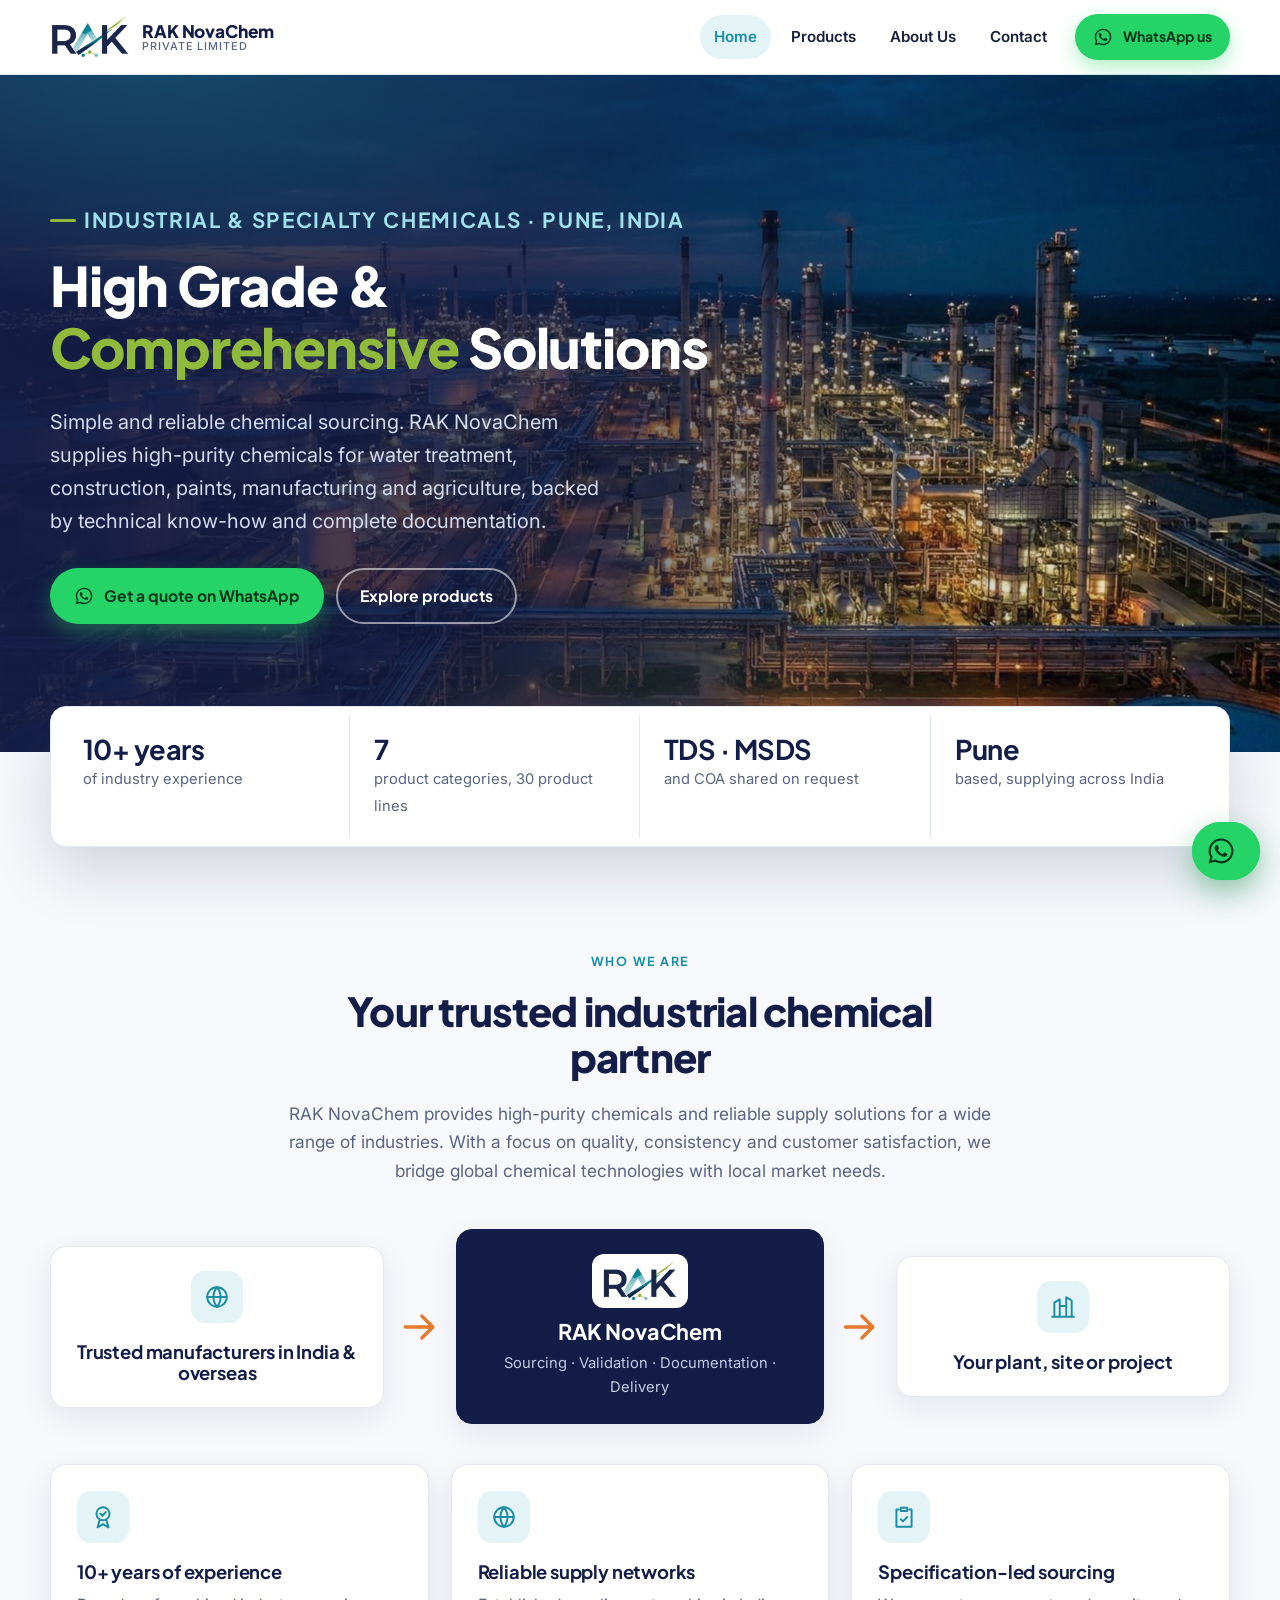
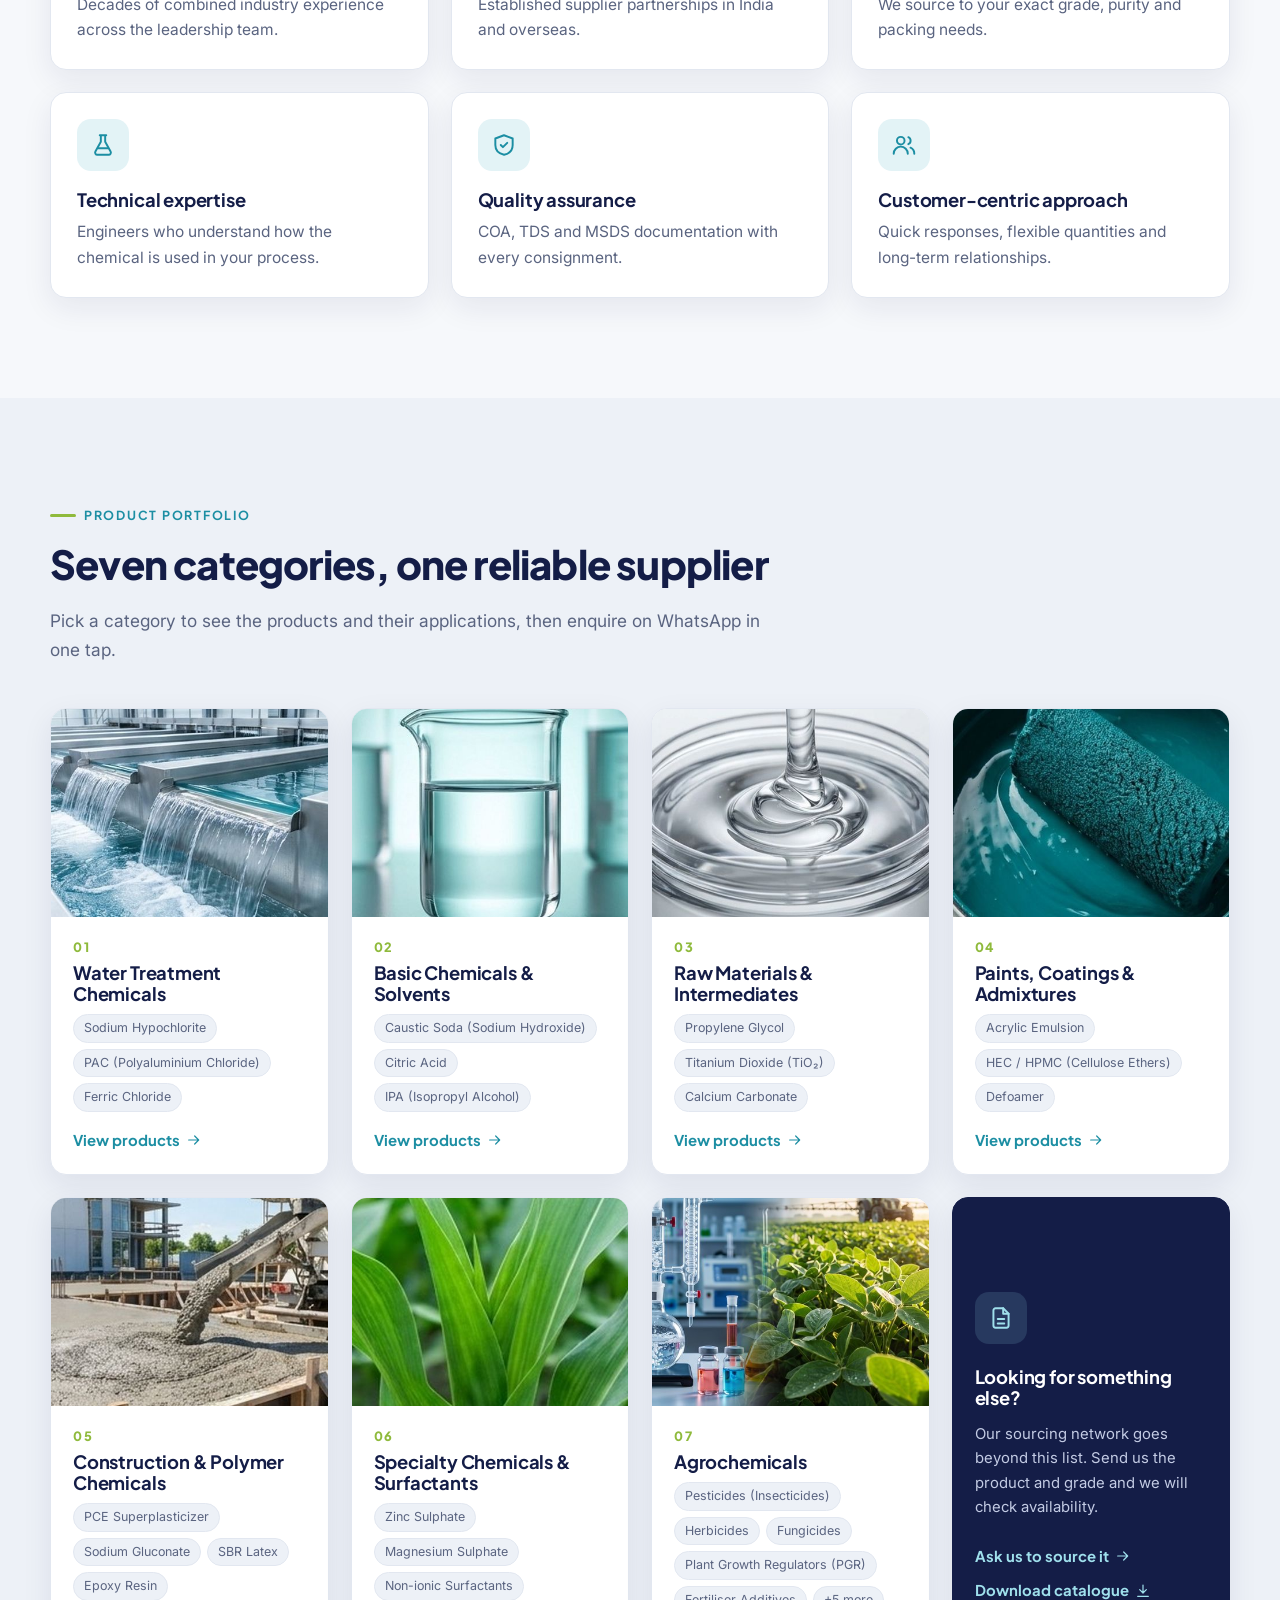
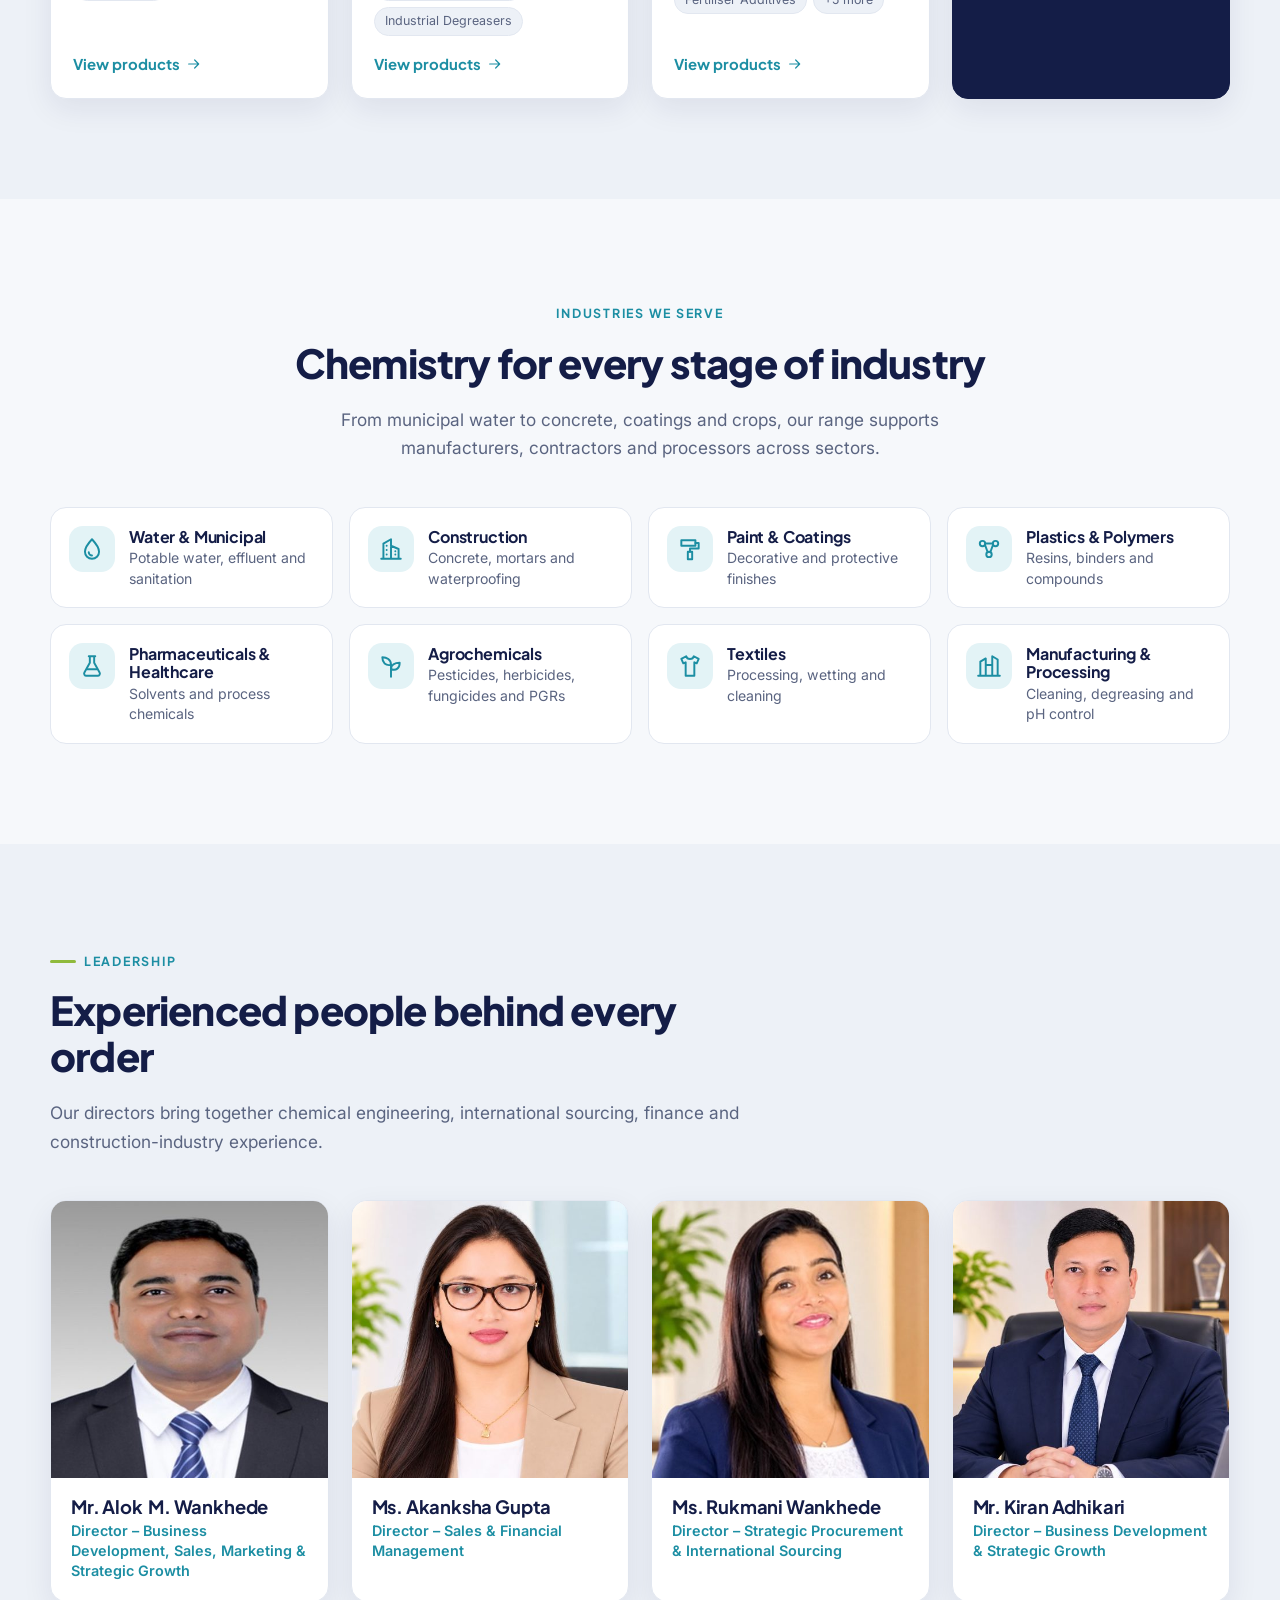
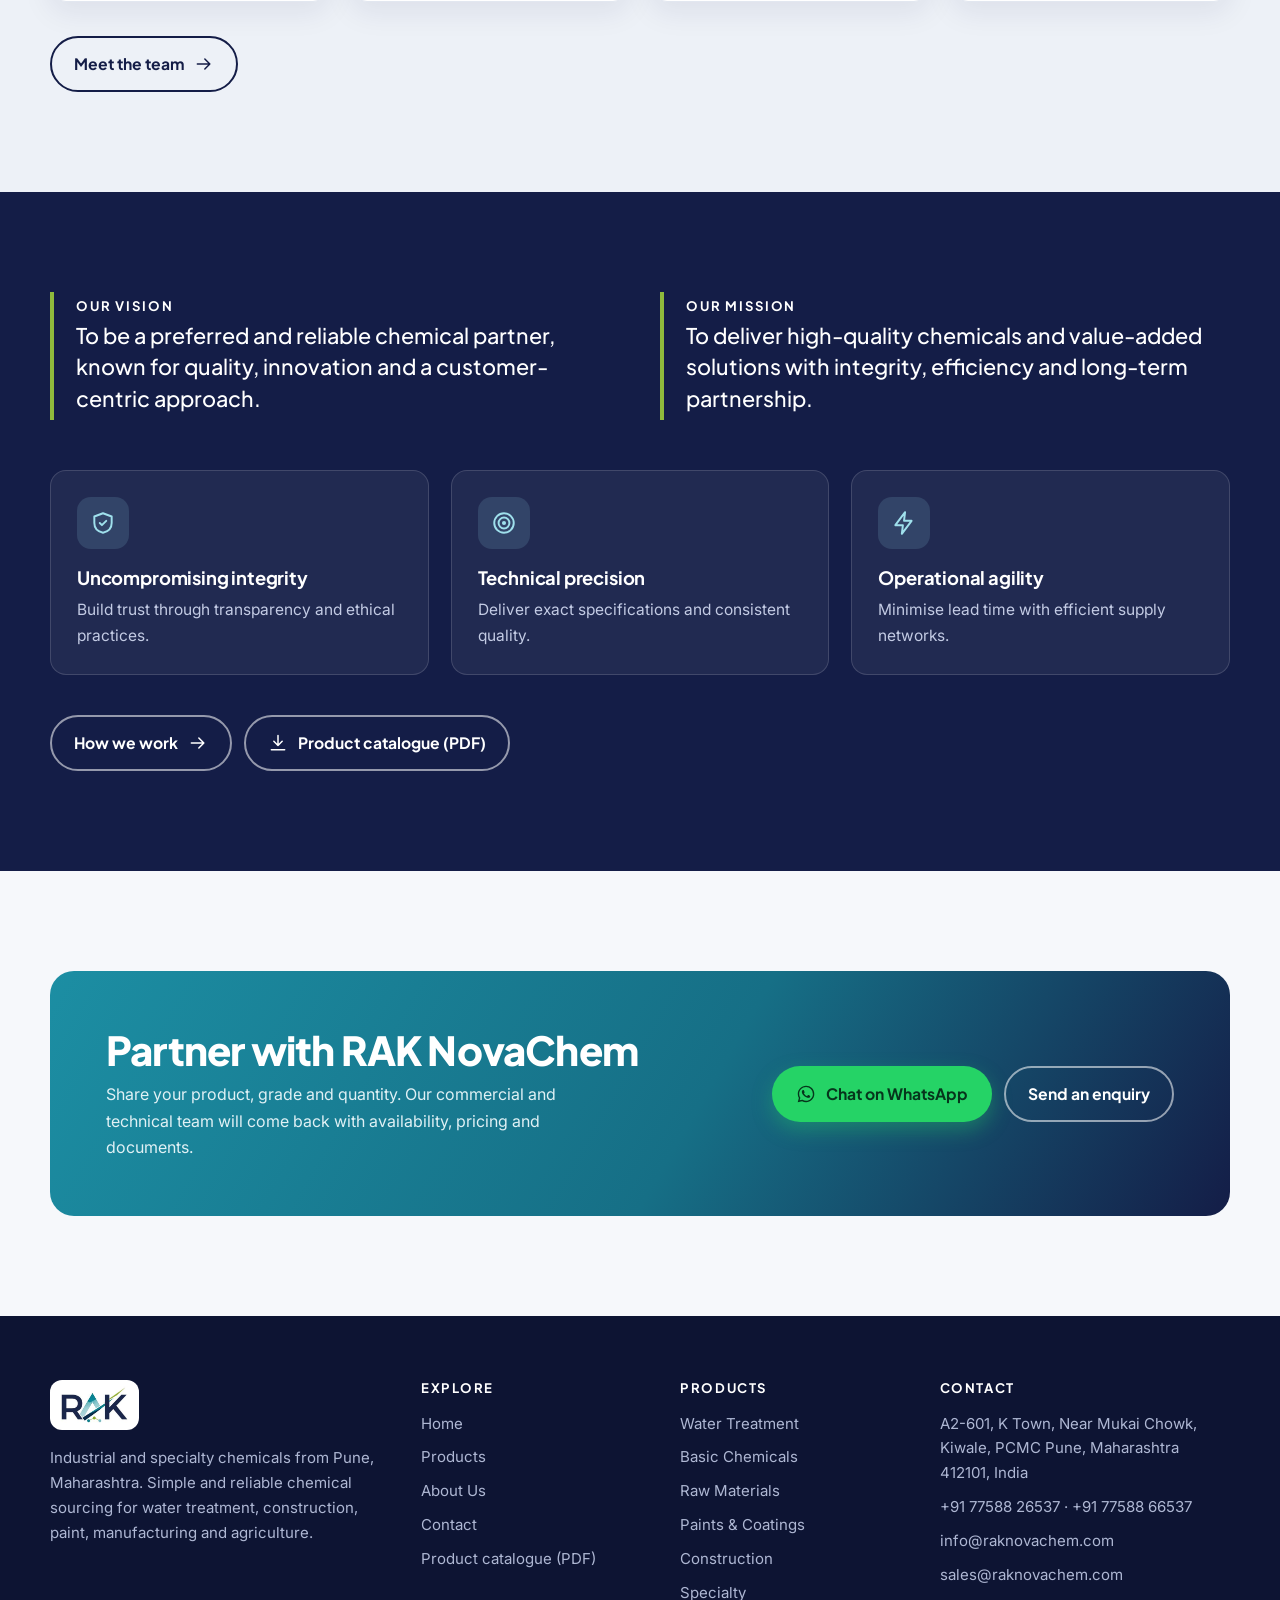
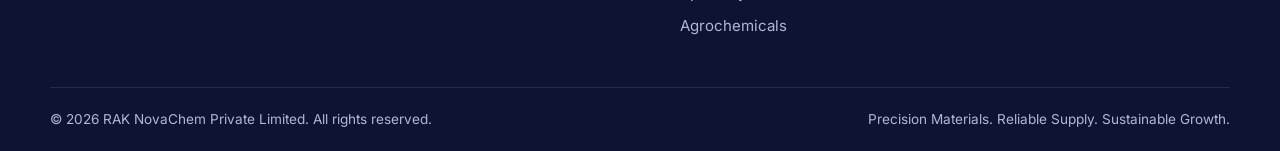
==== commit 73e95305: "Refinery hero background and client's final product catalogue - Home hero: full-width chemical plant" ====
--- a/index.html
+++ b/index.html
@@ -46,7 +46,7 @@
 </header>
 <main id="main">
 <section class="hero">
-  <div class="hero-photo"><img src="assets/img/hero-water.jpg" alt="" width="686" height="740" fetchpriority="high"></div>
+  <div class="hero-photo"><img src="assets/img/hero-plant.jpg" alt="" width="1600" height="866" fetchpriority="high"></div>
   <div class="wrap">
     <div class="hero-inner">
       <span class="eyebrow">Industrial &amp; specialty chemicals · Pune, India</span>
--- a/assets/css/style.css
+++ b/assets/css/style.css
@@ -101,9 +101,9 @@
     radial-gradient(900px 500px at 12% -10%, rgba(28,142,163,.45), transparent 60%),
     radial-gradient(700px 400px at 55% 110%, rgba(143,186,60,.18), transparent 60%);
 }
-.hero-photo { position: absolute; top: 0; right: 0; bottom: 0; width: 48%; z-index: -2; }
-.hero-photo img { width: 100%; height: 100%; object-fit: cover; }
-.hero-photo::after { content: ""; position: absolute; inset: 0; background: linear-gradient(90deg, var(--navy) 0%, rgba(20,29,71,.55) 35%, rgba(20,29,71,.15) 100%); }
+.hero-photo { position: absolute; inset: 0; z-index: -2; }
+.hero-photo img { width: 100%; height: 100%; object-fit: cover; object-position: 60% 50%; }
+.hero-photo::after { content: ""; position: absolute; inset: 0; background: linear-gradient(90deg, rgba(20,29,71,.92) 0%, rgba(20,29,71,.72) 38%, rgba(20,29,71,.18) 72%, rgba(20,29,71,.05) 100%); }
 .hero-inner { padding: clamp(70px, 10vw, 130px) 0 clamp(80px, 10vw, 130px); max-width: 680px; }
 .eyebrow {
   display: inline-flex; align-items: center; gap: 8px; font-family: var(--font-head); font-weight: 700; font-size: .78rem;
@@ -117,8 +117,7 @@
 .hero p.lead { font-size: clamp(1.05rem, 1.6vw, 1.25rem); color: #d5dbee; max-width: 560px; margin-bottom: 30px; }
 .cta-row { display: flex; flex-wrap: wrap; gap: 12px; }
 @media (max-width: 880px) {
-  .hero-photo { width: 100%; opacity: .35; }
-  .hero-photo::after { background: linear-gradient(180deg, rgba(20,29,71,.4), var(--navy)); }
+  .hero-photo::after { background: linear-gradient(180deg, rgba(20,29,71,.65), rgba(20,29,71,.9)); }
 }
 
 /* Page hero (inner pages) */
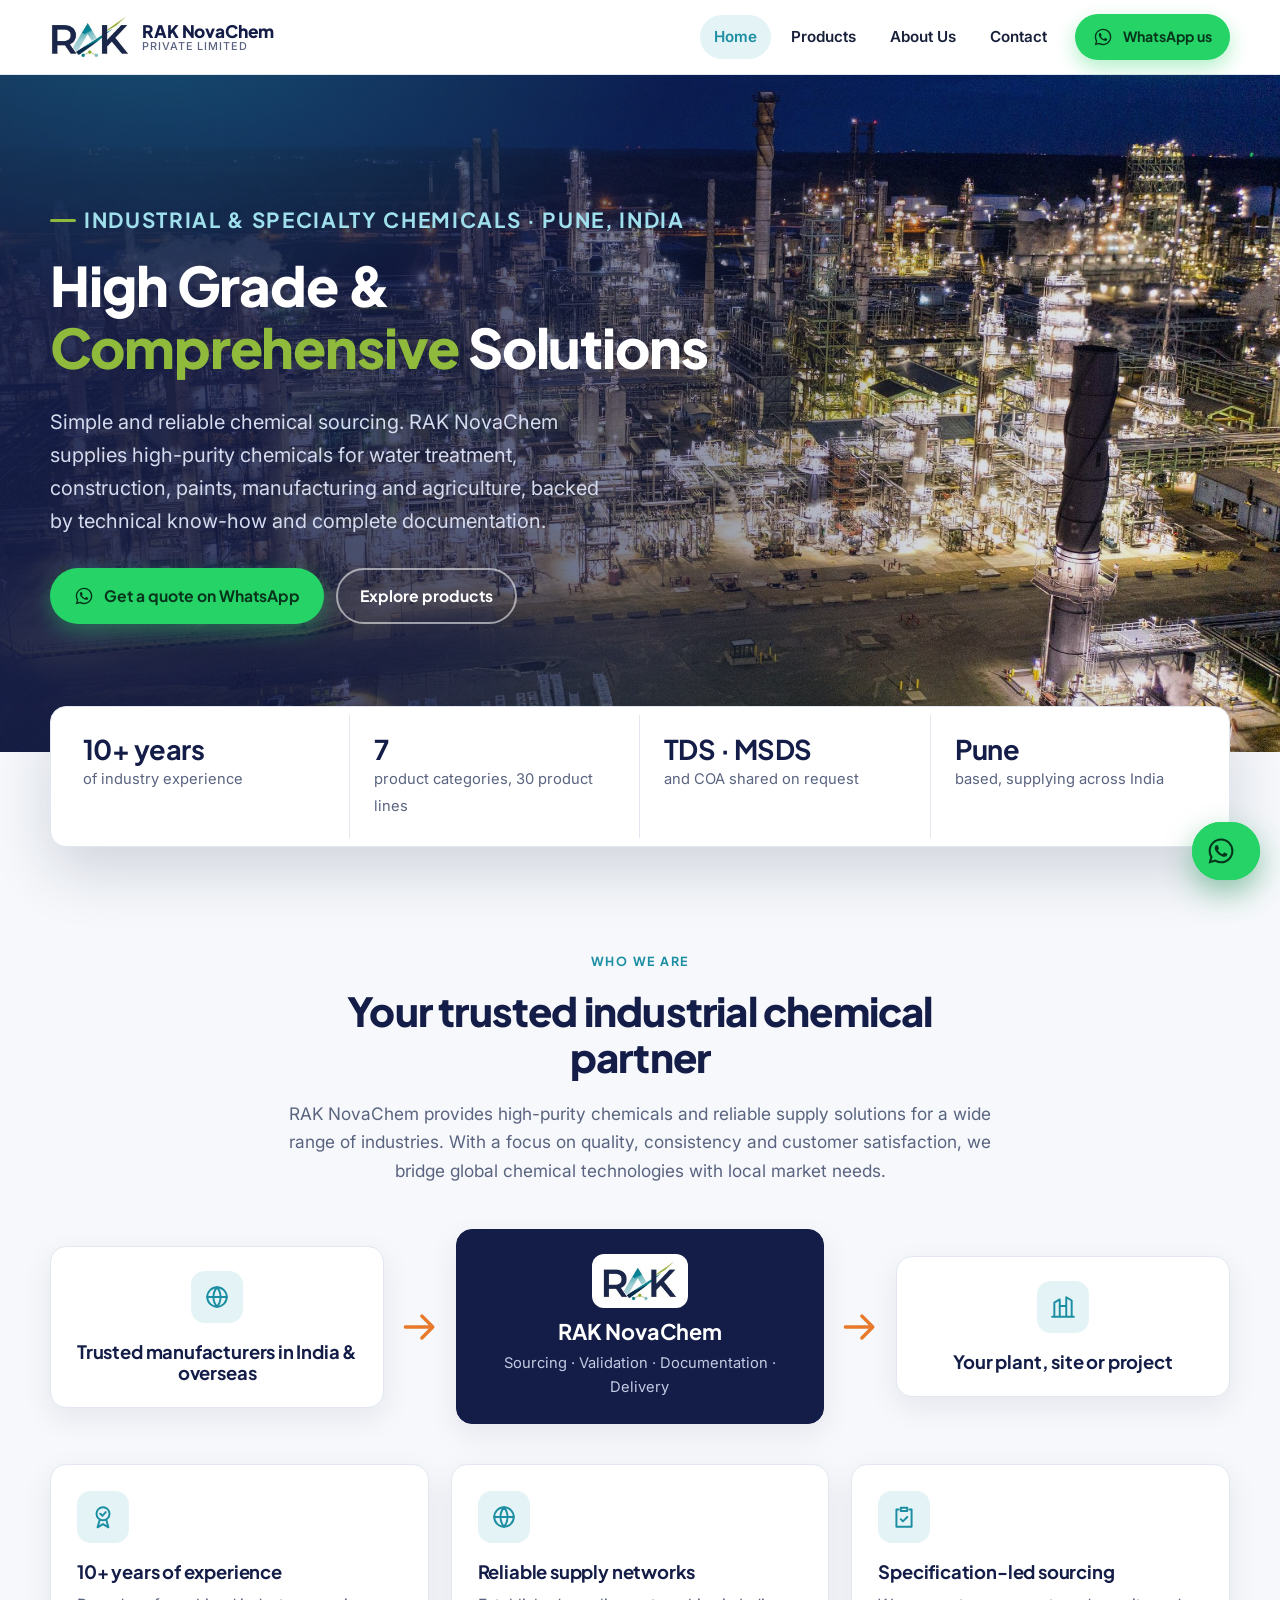
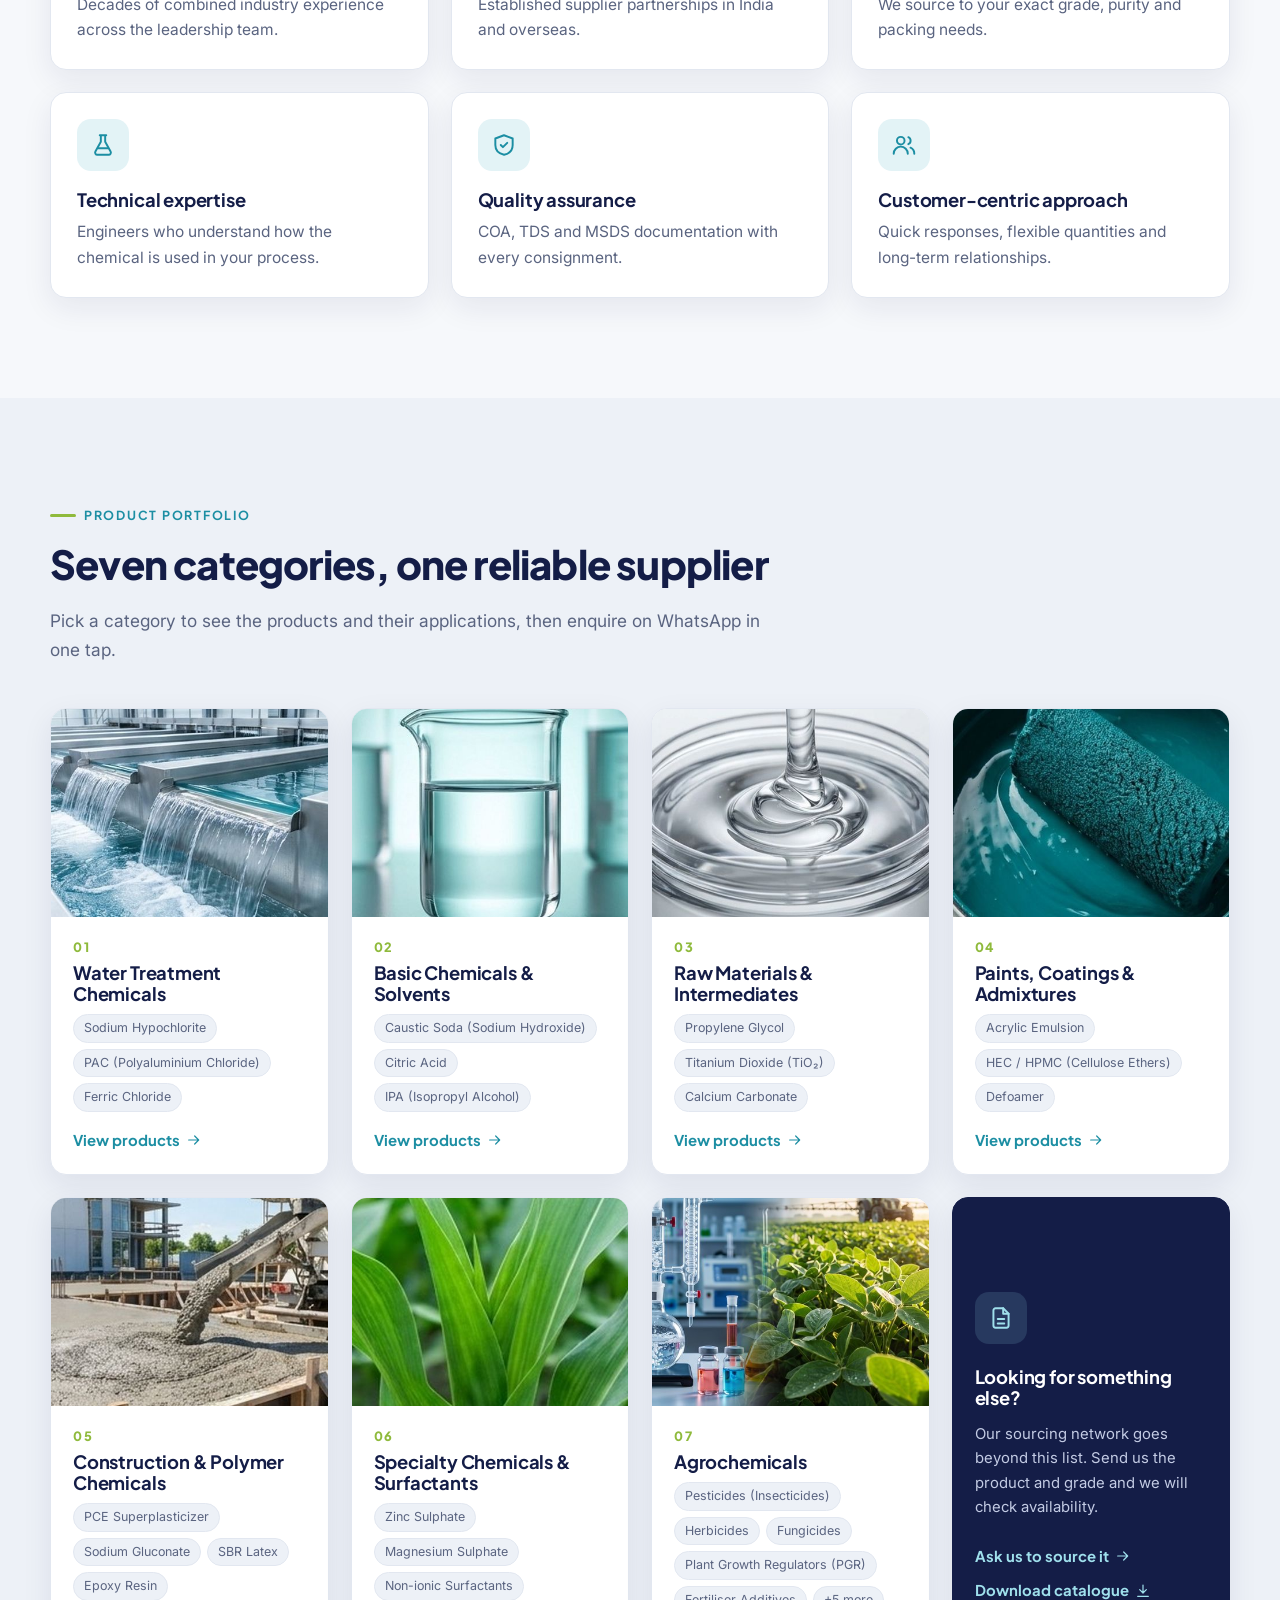
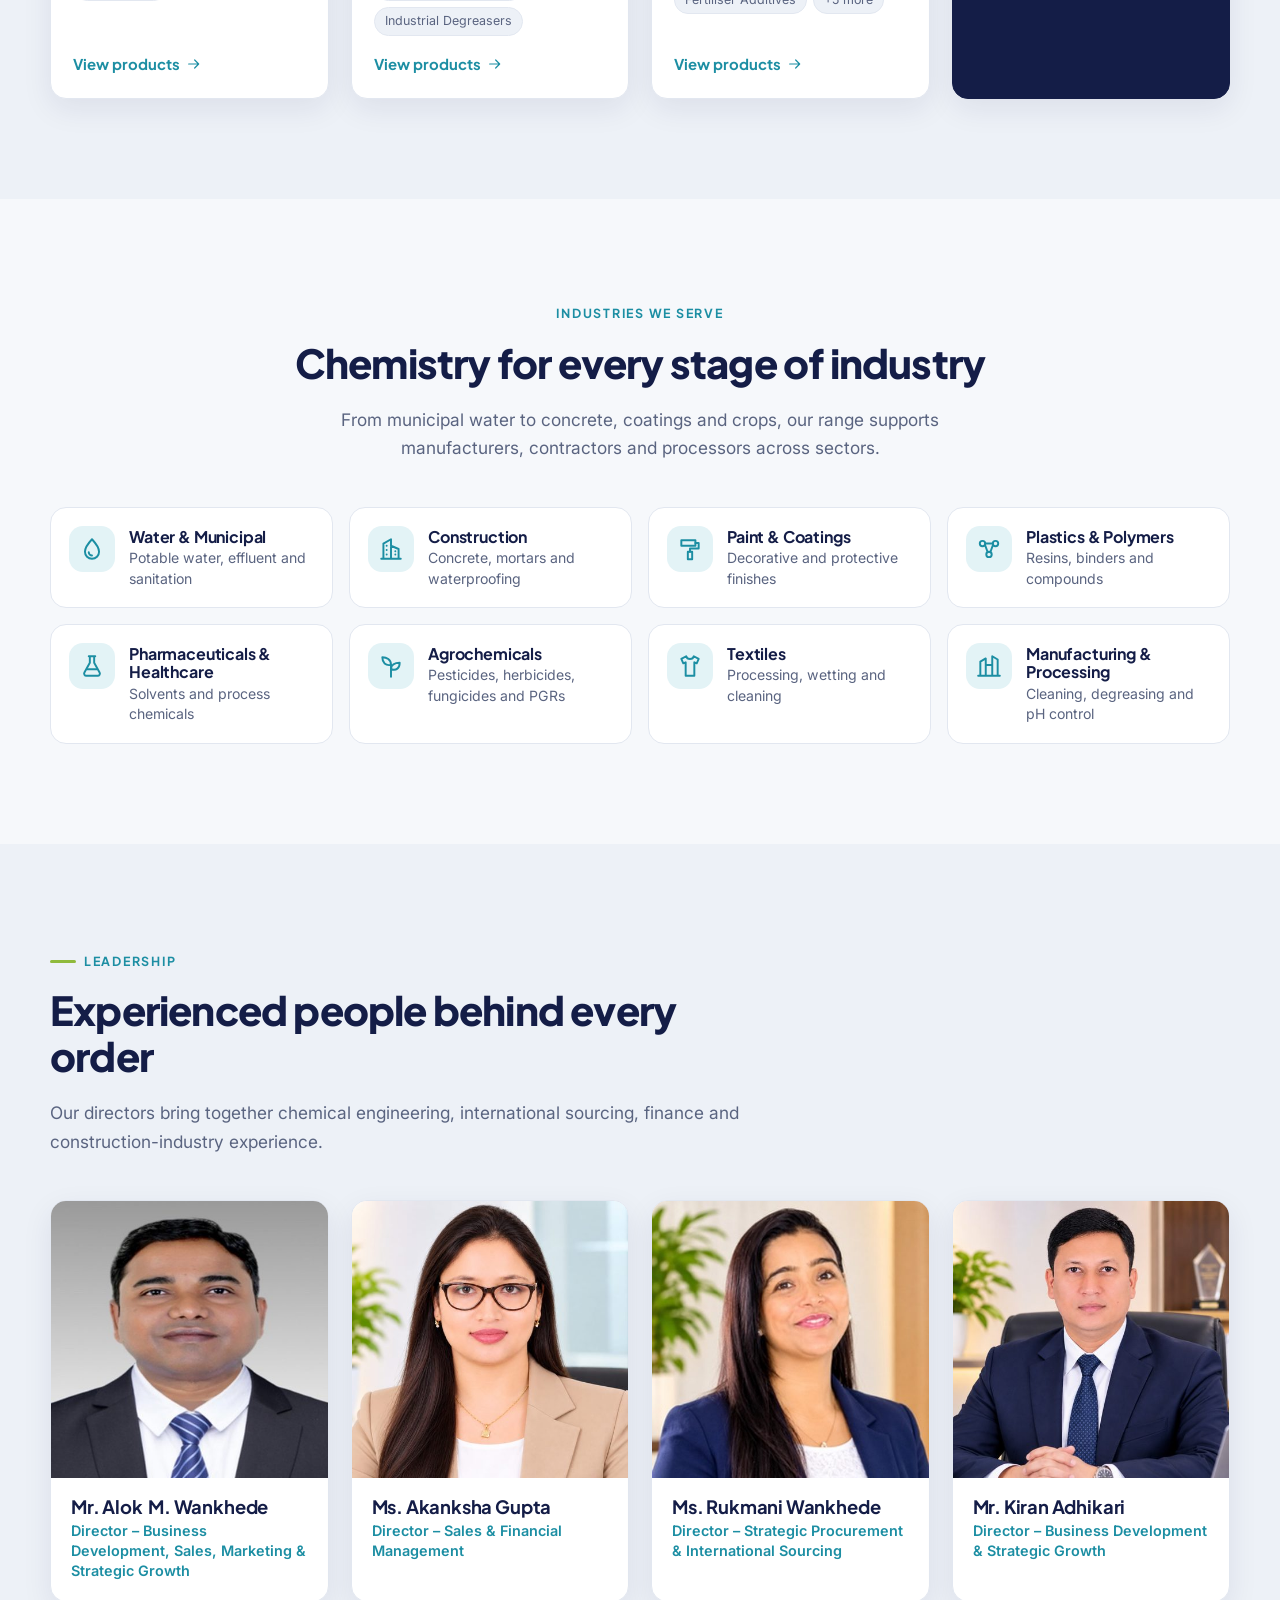
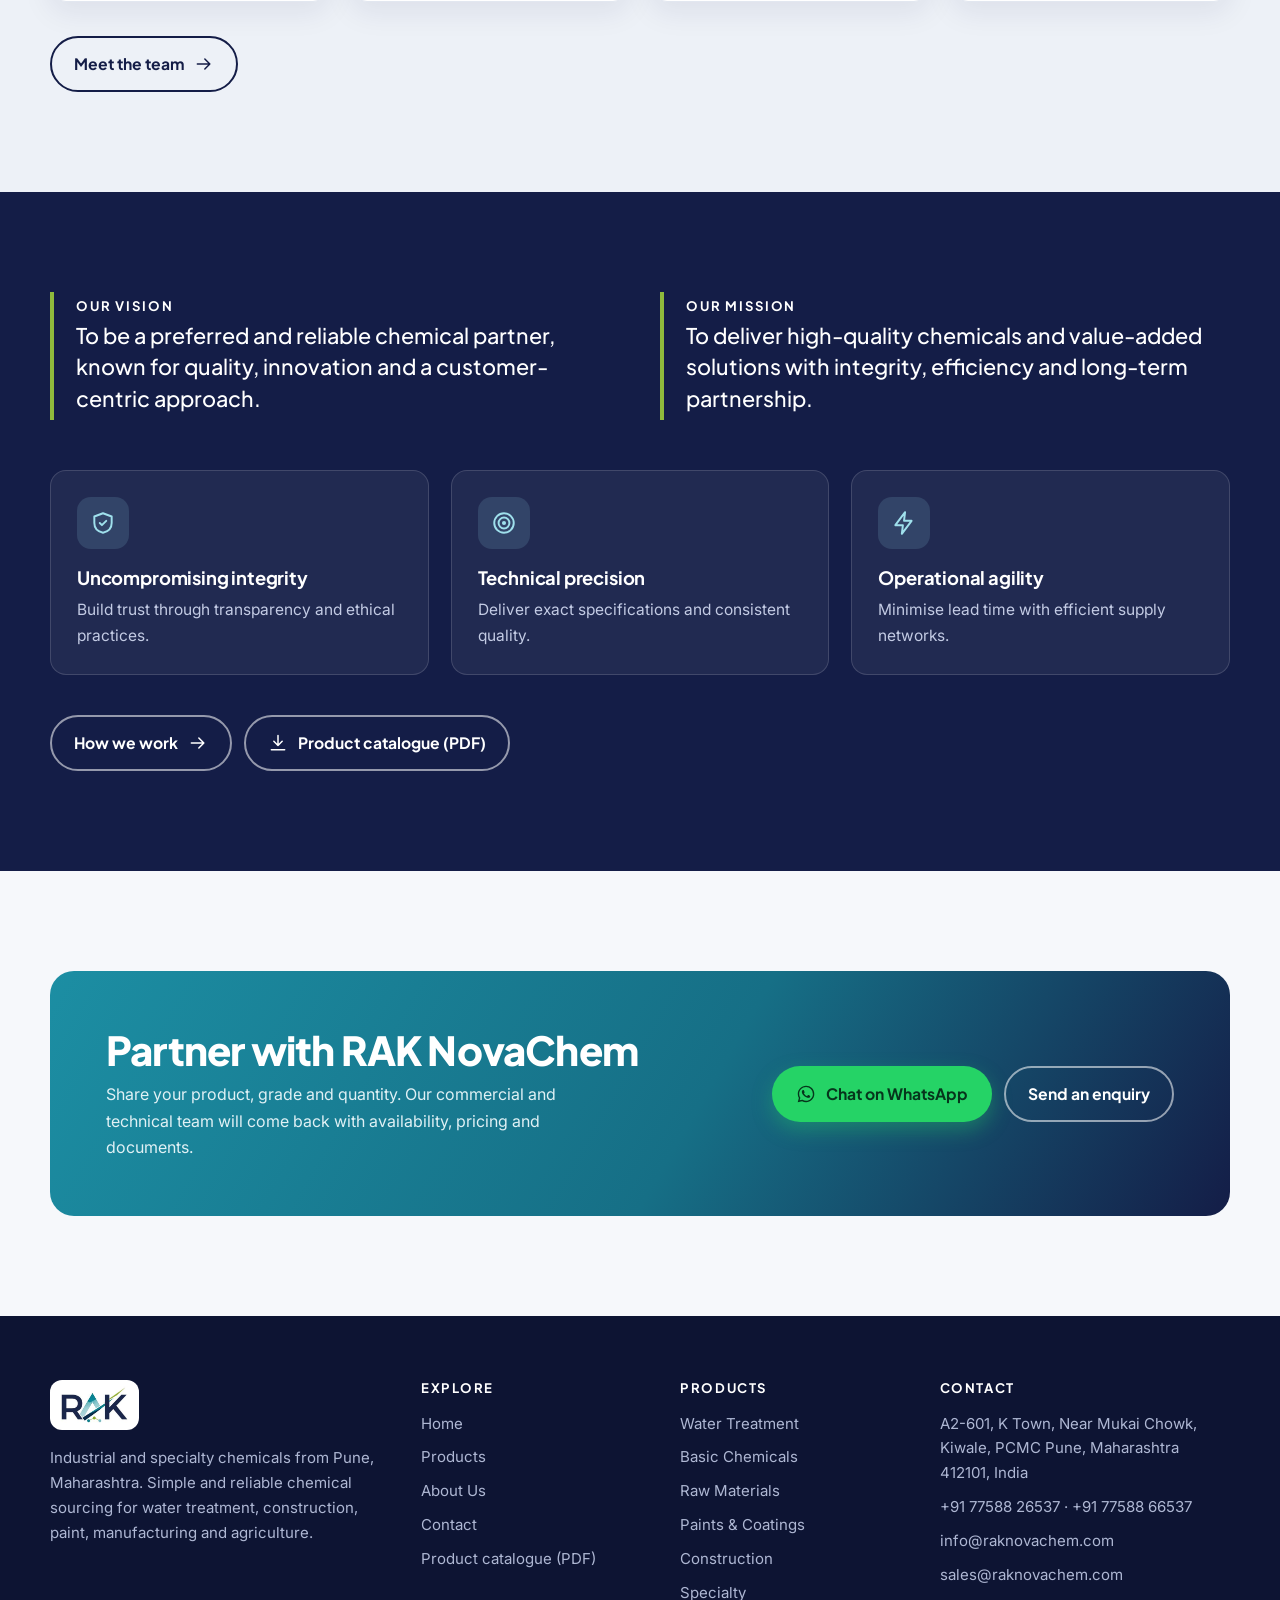
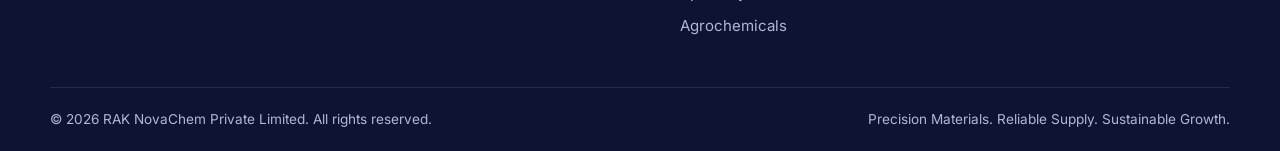
==== commit 541db811: "Hero: high-resolution refinery photo (Pexels, free licence) Replaces the low-res WhatsApp image with" ====
--- a/index.html
+++ b/index.html
@@ -46,7 +46,7 @@
 </header>
 <main id="main">
 <section class="hero">
-  <div class="hero-photo"><img src="assets/img/hero-plant.jpg" alt="" width="1600" height="866" fetchpriority="high"></div>
+  <div class="hero-photo"><img src="assets/img/hero-plant.jpg" alt="" width="2400" height="1200" fetchpriority="high"></div>
   <div class="wrap">
     <div class="hero-inner">
       <span class="eyebrow">Industrial &amp; specialty chemicals · Pune, India</span>
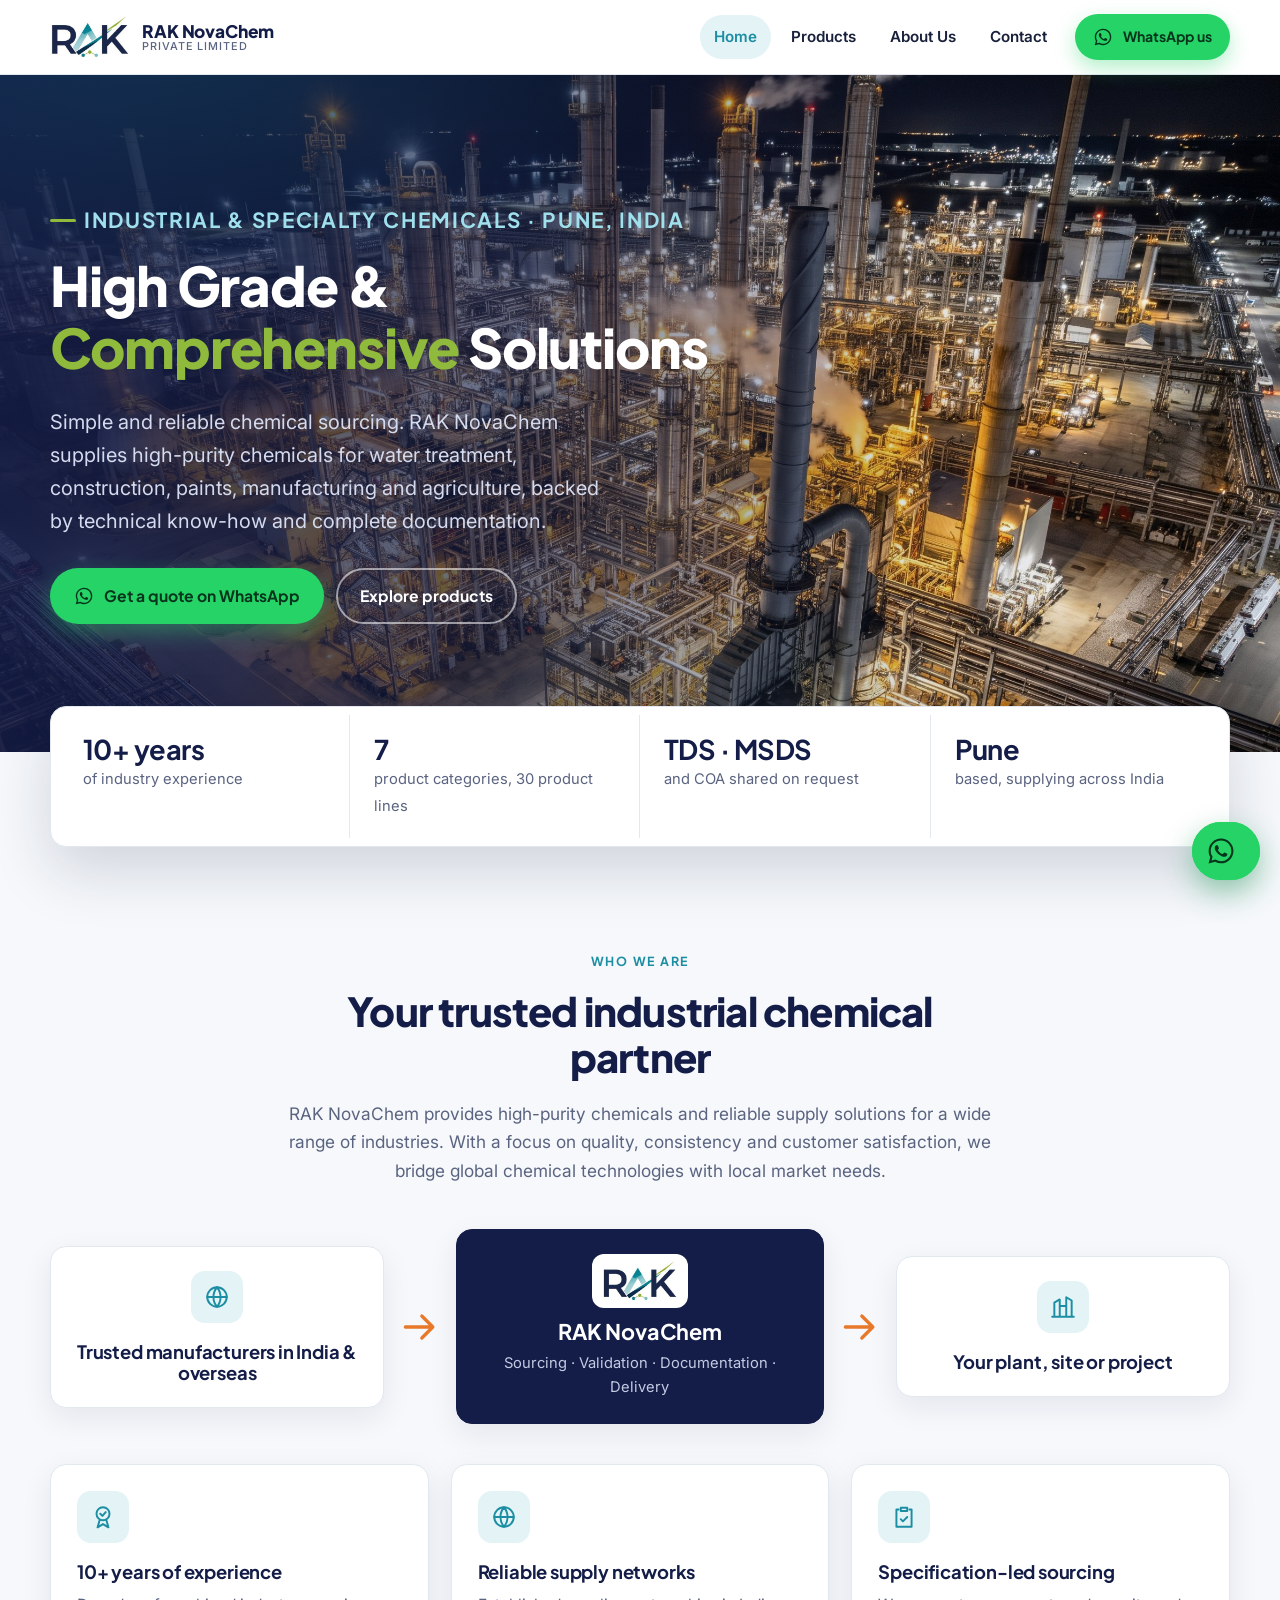
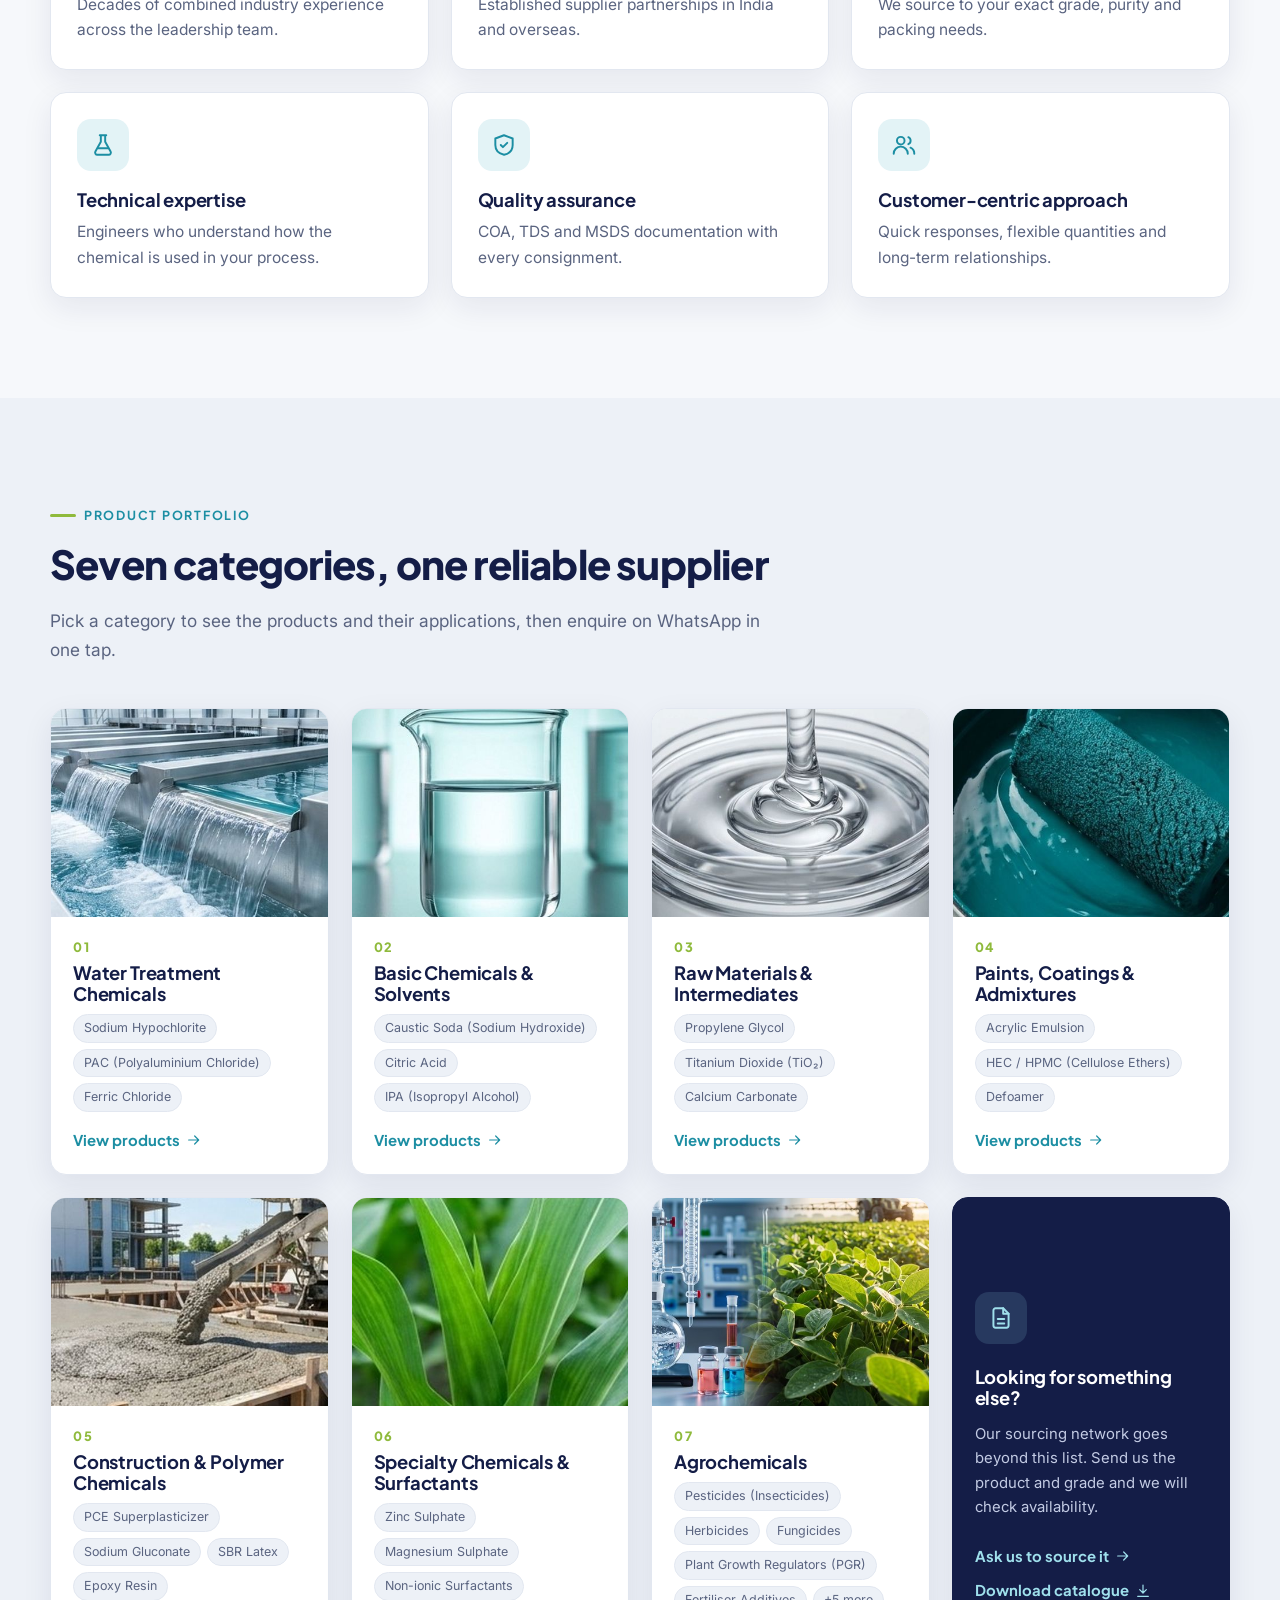
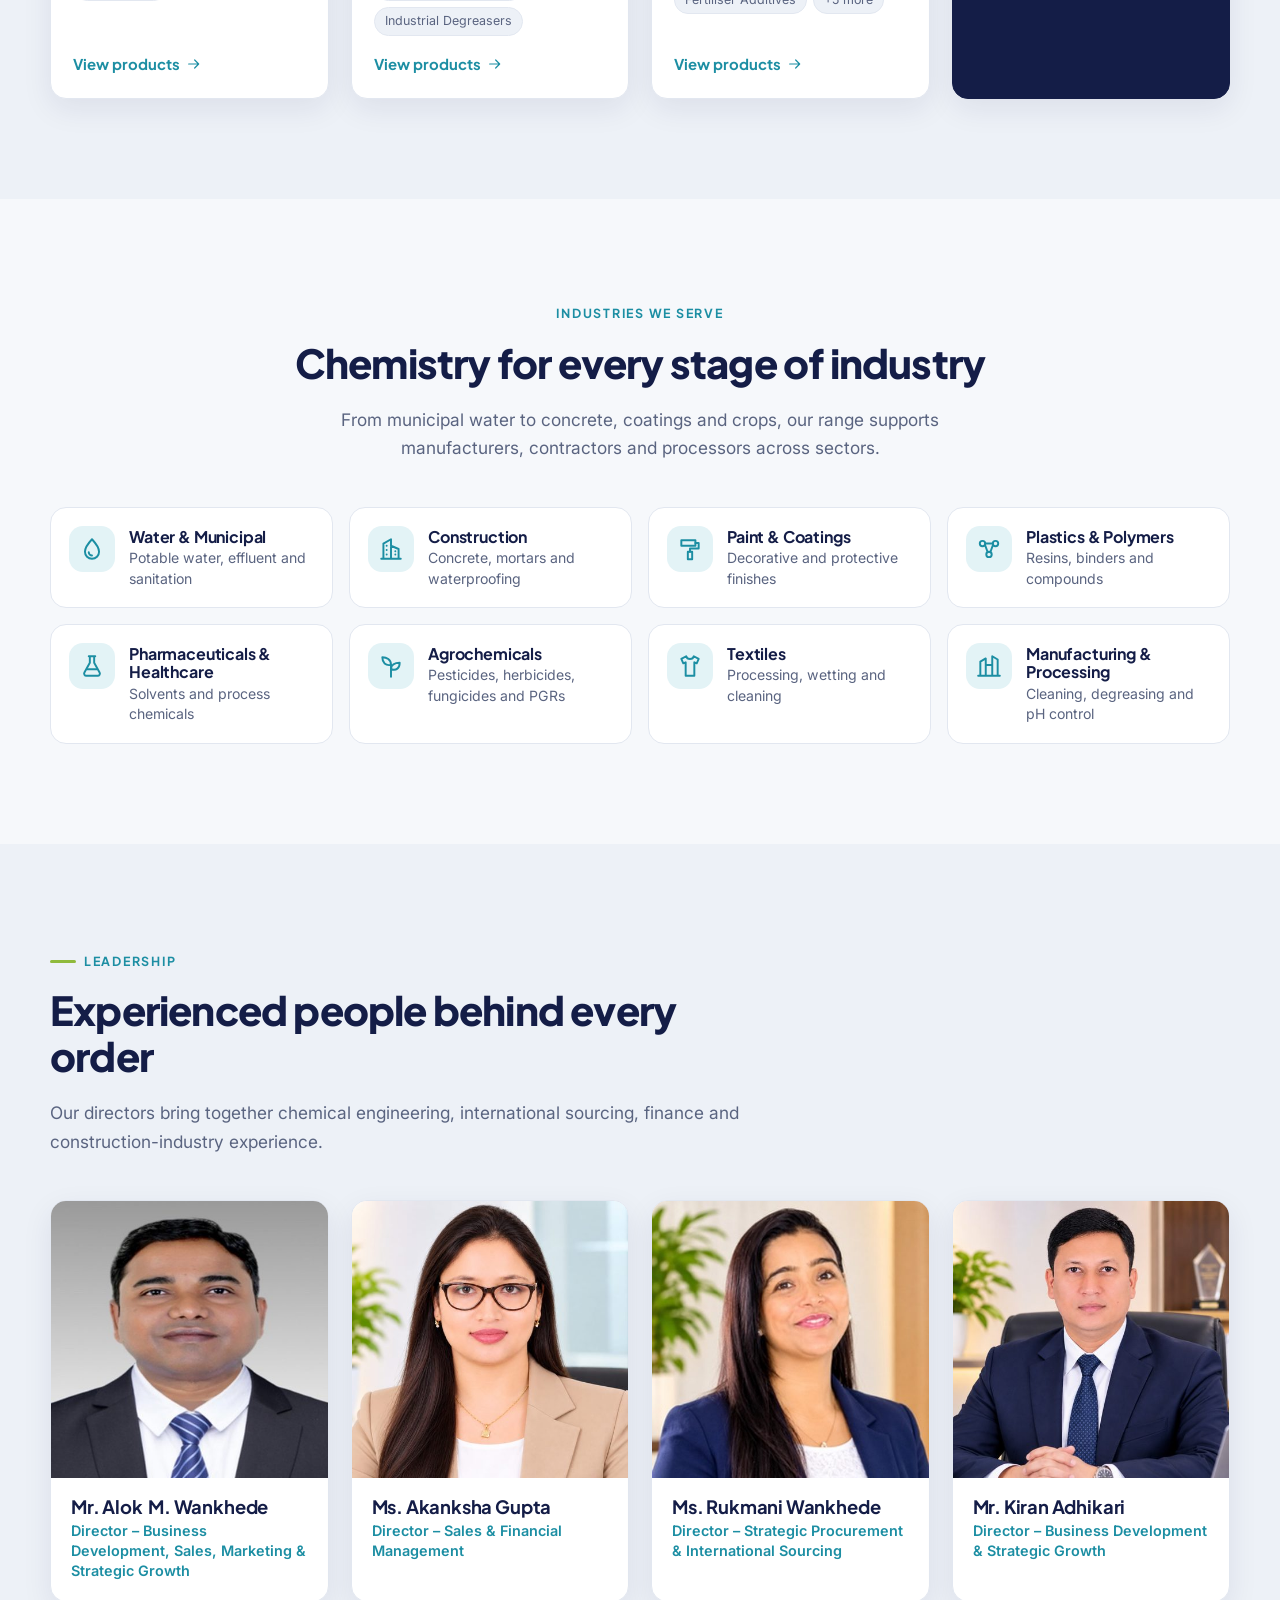
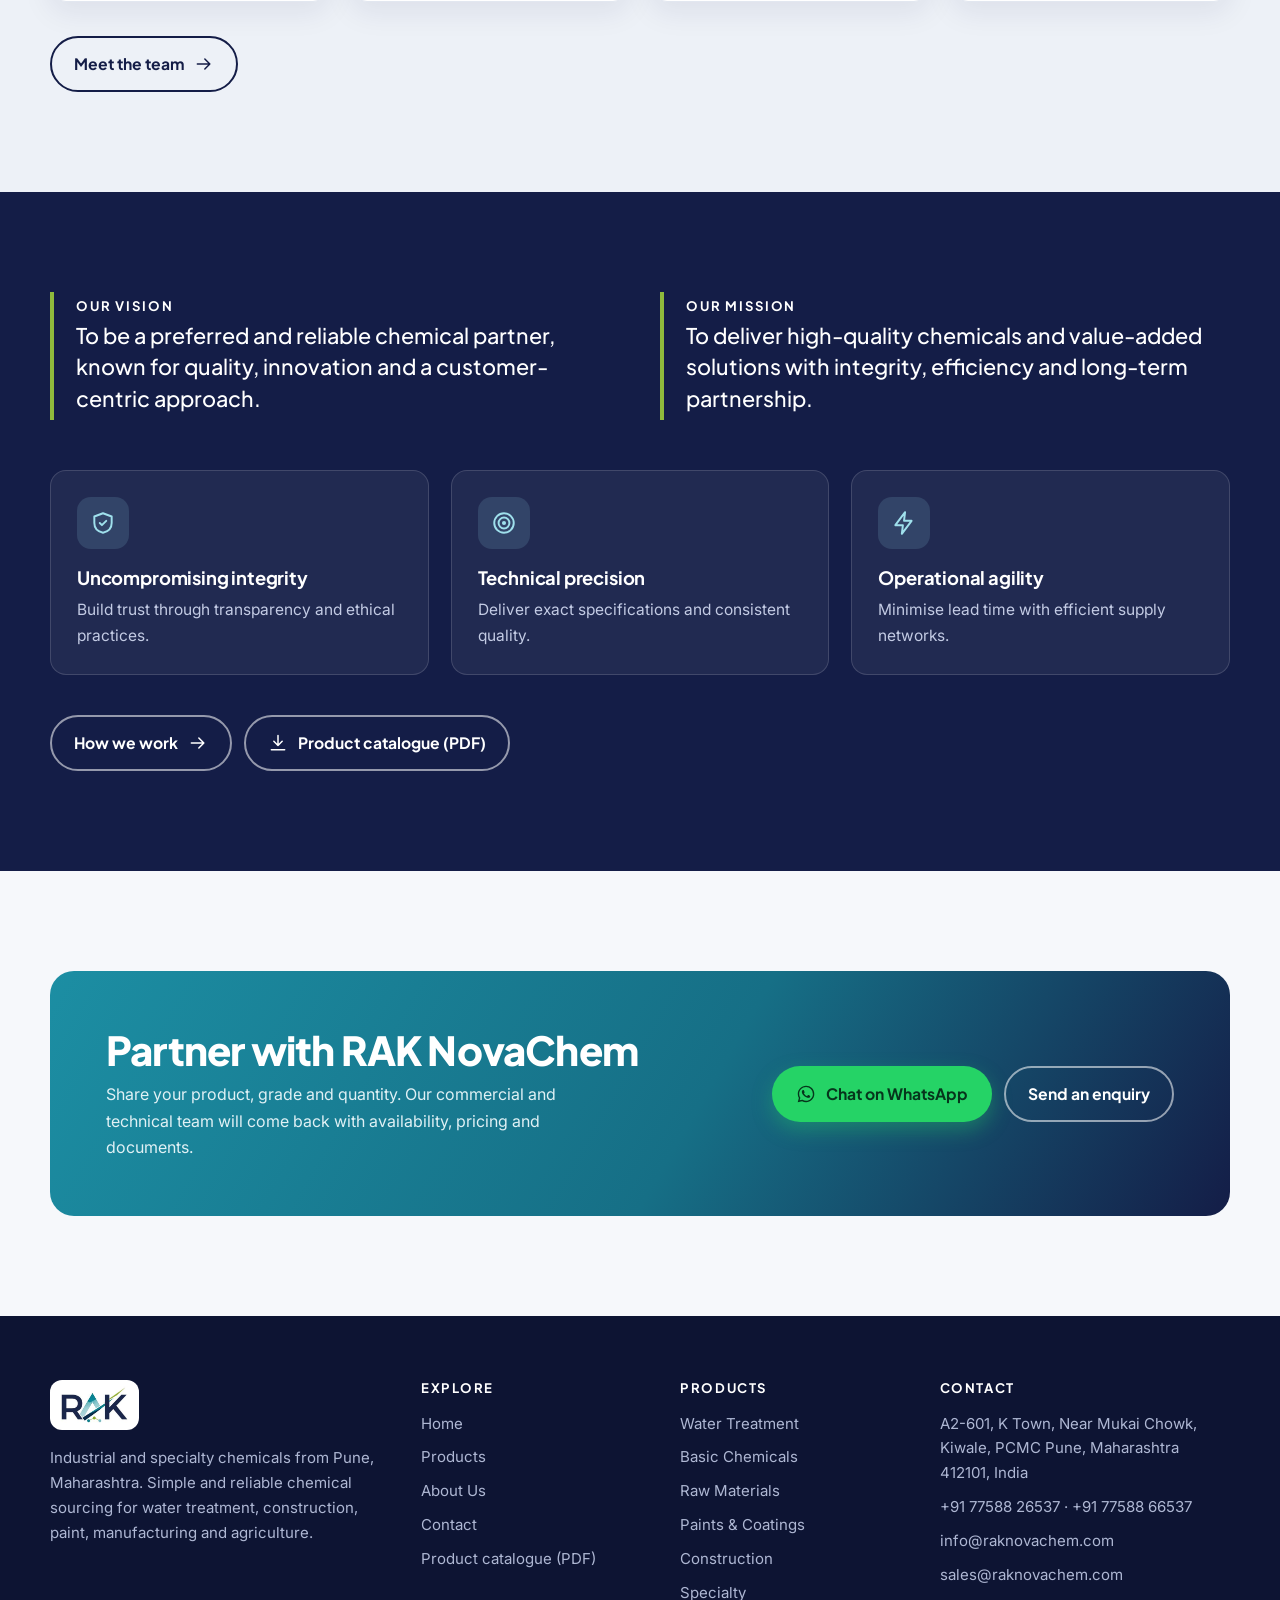
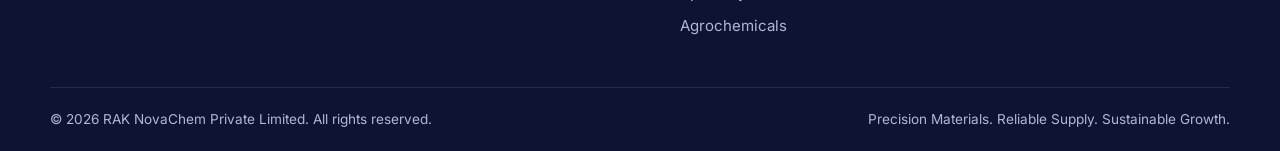
==== commit 24afd226: "Hero: new chemical plant drone image, lighter overlay Cropped to 2:1 (removes bottom-edge watermark)" ====
--- a/index.html
+++ b/index.html
@@ -46,7 +46,7 @@
 </header>
 <main id="main">
 <section class="hero">
-  <div class="hero-photo"><img src="assets/img/hero-plant.jpg" alt="" width="2400" height="1200" fetchpriority="high"></div>
+  <div class="hero-photo"><img src="assets/img/hero-plant.jpg" alt="" width="2528" height="1264" fetchpriority="high"></div>
   <div class="wrap">
     <div class="hero-inner">
       <span class="eyebrow">Industrial &amp; specialty chemicals · Pune, India</span>
--- a/assets/css/style.css
+++ b/assets/css/style.css
@@ -96,14 +96,15 @@
 /* ---------- Hero ---------- */
 .hero { position: relative; background: var(--navy); color: #fff; overflow: hidden; isolation: isolate; }
 .hero::before {
+  opacity: .5;
   content: ""; position: absolute; inset: 0; z-index: -1;
   background:
     radial-gradient(900px 500px at 12% -10%, rgba(28,142,163,.45), transparent 60%),
     radial-gradient(700px 400px at 55% 110%, rgba(143,186,60,.18), transparent 60%);
 }
 .hero-photo { position: absolute; inset: 0; z-index: -2; }
-.hero-photo img { width: 100%; height: 100%; object-fit: cover; object-position: 60% 50%; }
-.hero-photo::after { content: ""; position: absolute; inset: 0; background: linear-gradient(90deg, rgba(20,29,71,.92) 0%, rgba(20,29,71,.72) 38%, rgba(20,29,71,.18) 72%, rgba(20,29,71,.05) 100%); }
+.hero-photo img { width: 100%; height: 100%; object-fit: cover; object-position: 50% 50%; }
+.hero-photo::after { content: ""; position: absolute; inset: 0; background: linear-gradient(90deg, rgba(20,29,71,.88) 0%, rgba(20,29,71,.6) 40%, rgba(20,29,71,.12) 72%, rgba(20,29,71,0) 100%); }
 .hero-inner { padding: clamp(70px, 10vw, 130px) 0 clamp(80px, 10vw, 130px); max-width: 680px; }
 .eyebrow {
   display: inline-flex; align-items: center; gap: 8px; font-family: var(--font-head); font-weight: 700; font-size: .78rem;
@@ -117,7 +118,7 @@
 .hero p.lead { font-size: clamp(1.05rem, 1.6vw, 1.25rem); color: #d5dbee; max-width: 560px; margin-bottom: 30px; }
 .cta-row { display: flex; flex-wrap: wrap; gap: 12px; }
 @media (max-width: 880px) {
-  .hero-photo::after { background: linear-gradient(180deg, rgba(20,29,71,.65), rgba(20,29,71,.9)); }
+  .hero-photo::after { background: linear-gradient(180deg, rgba(20,29,71,.55), rgba(20,29,71,.85)); }
 }
 
 /* Page hero (inner pages) */
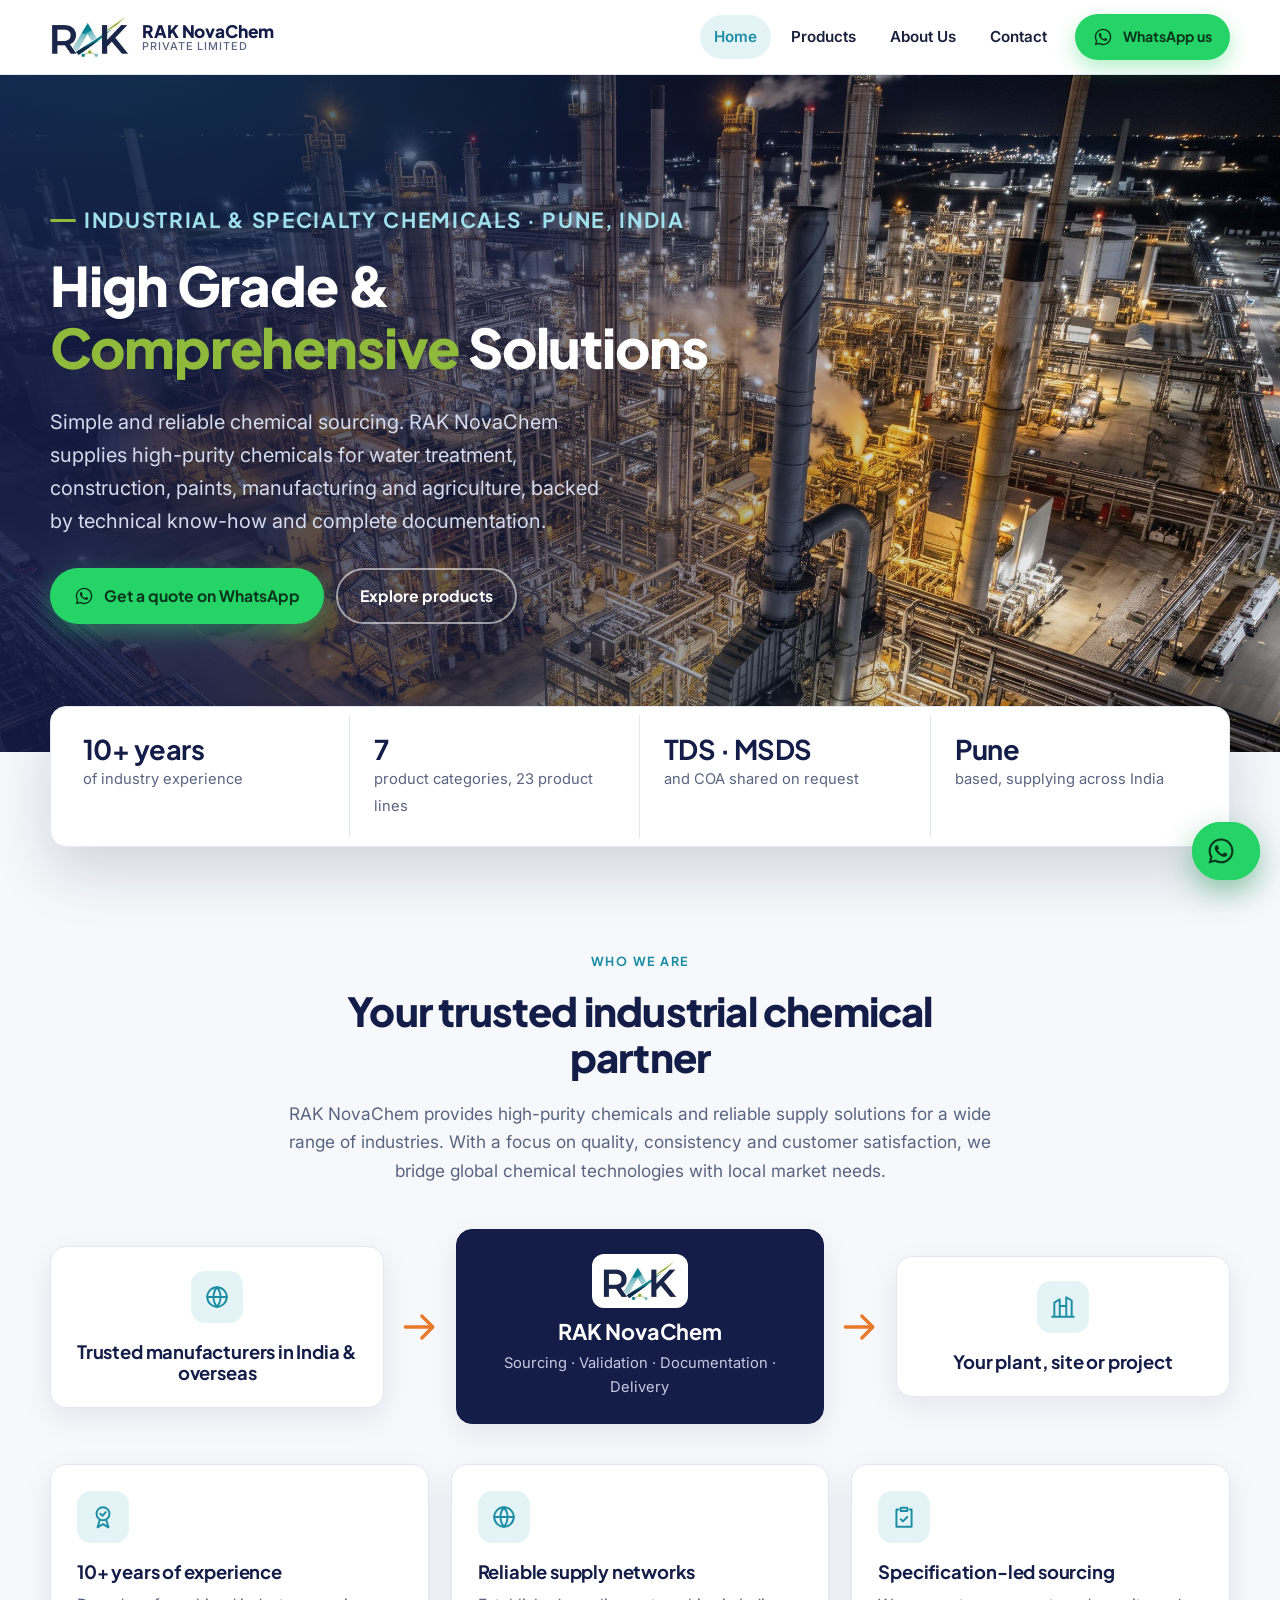
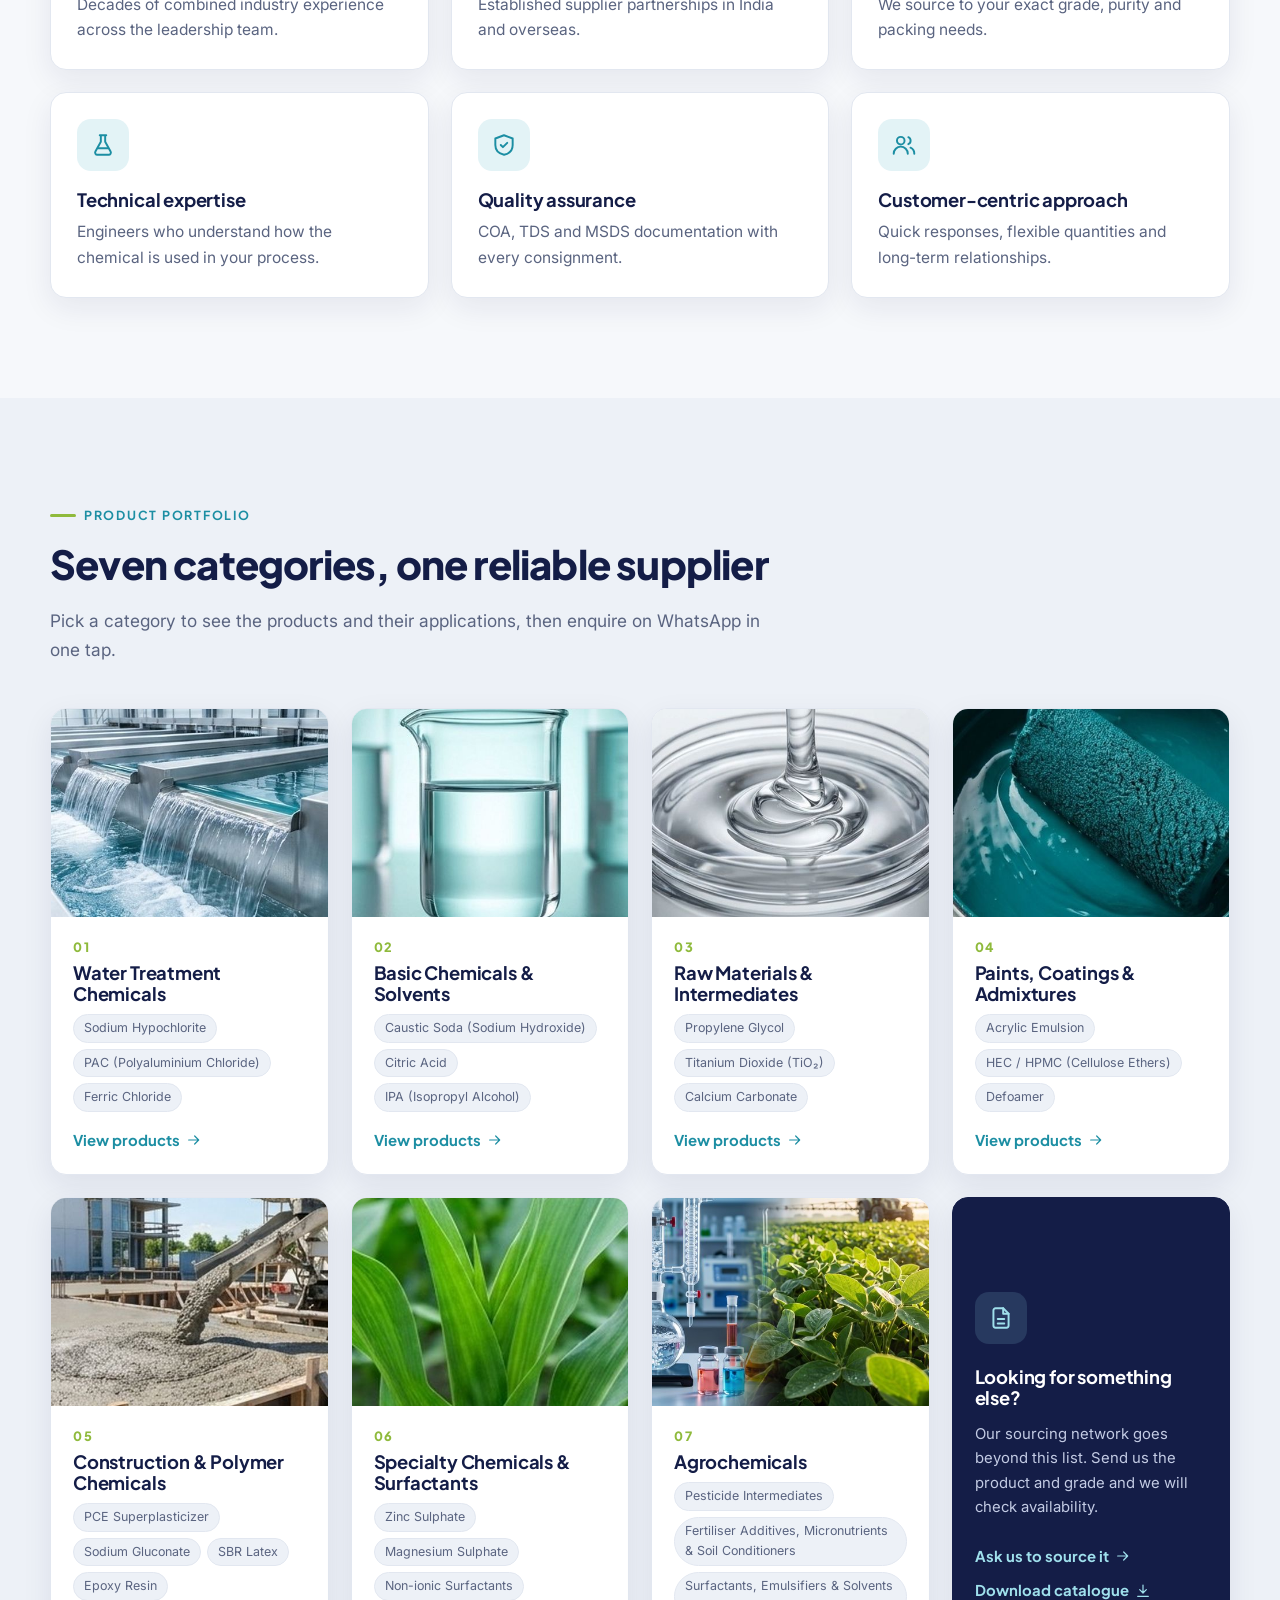
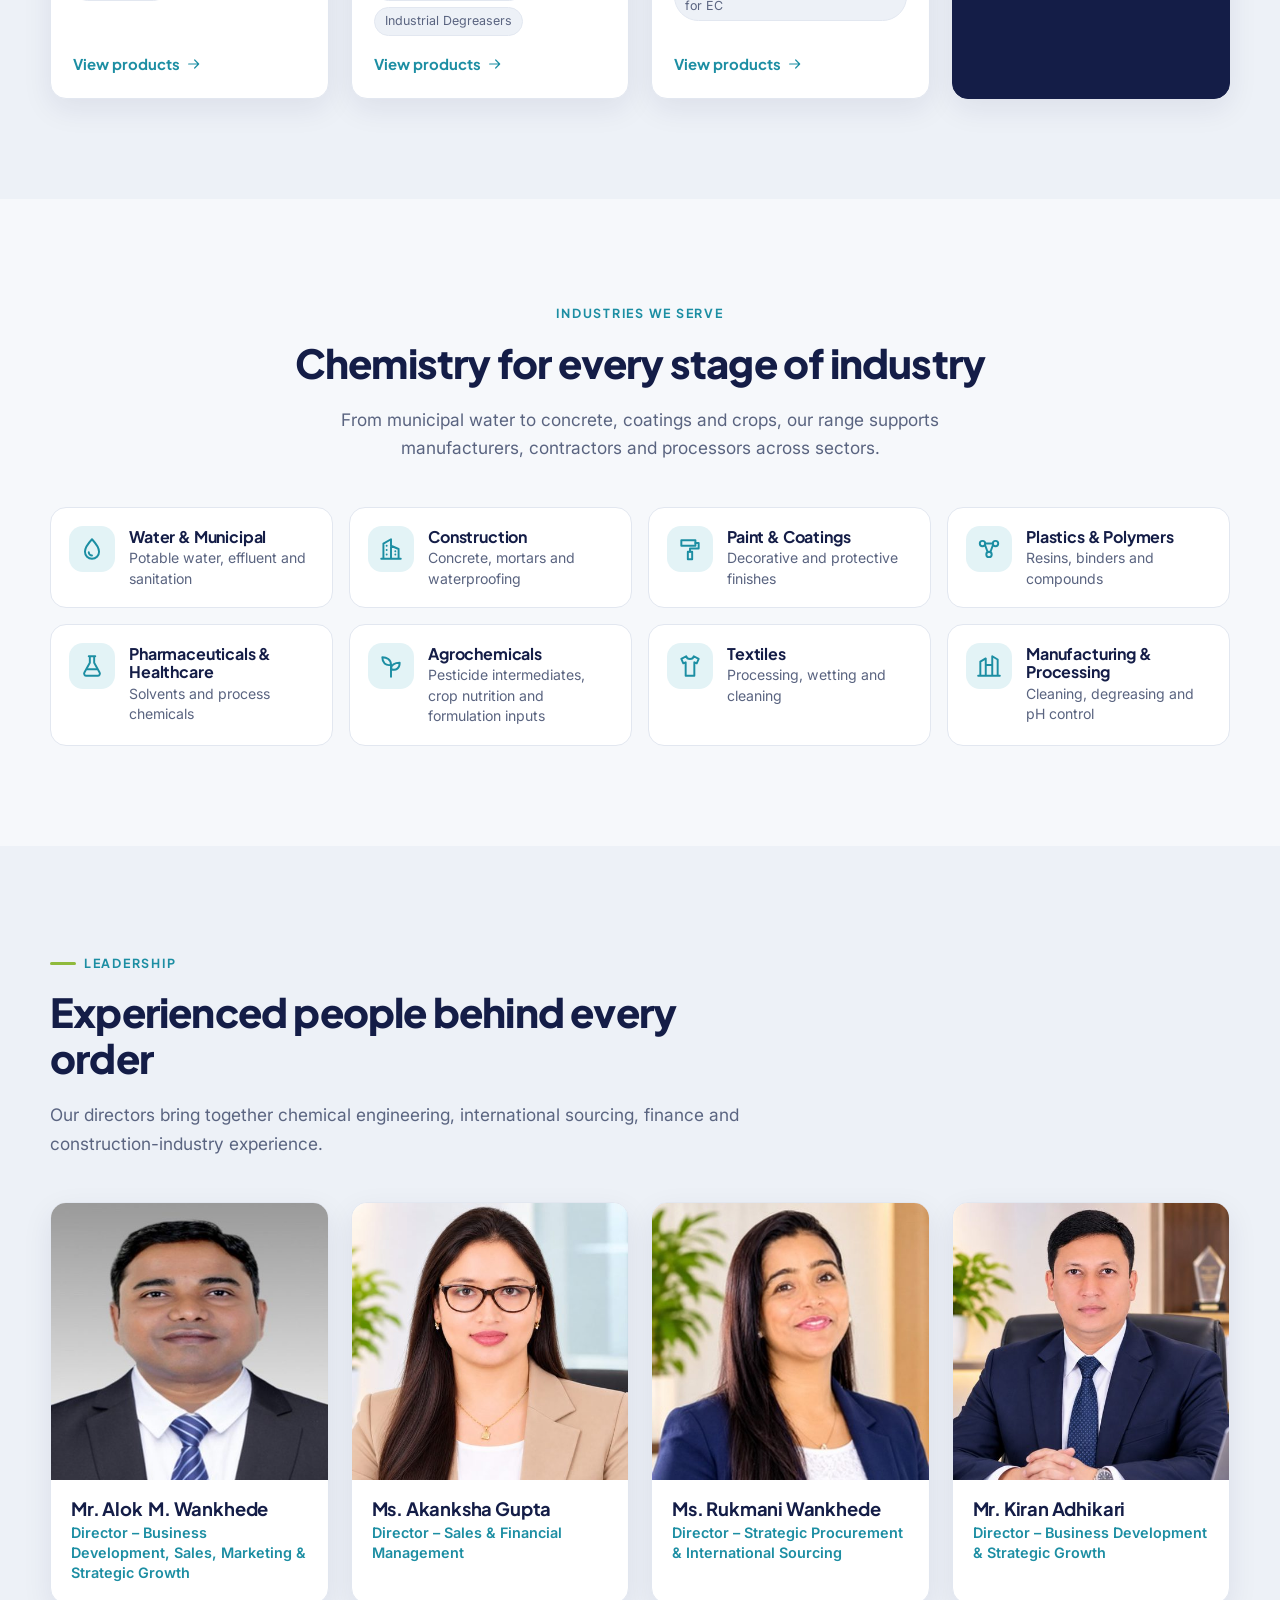
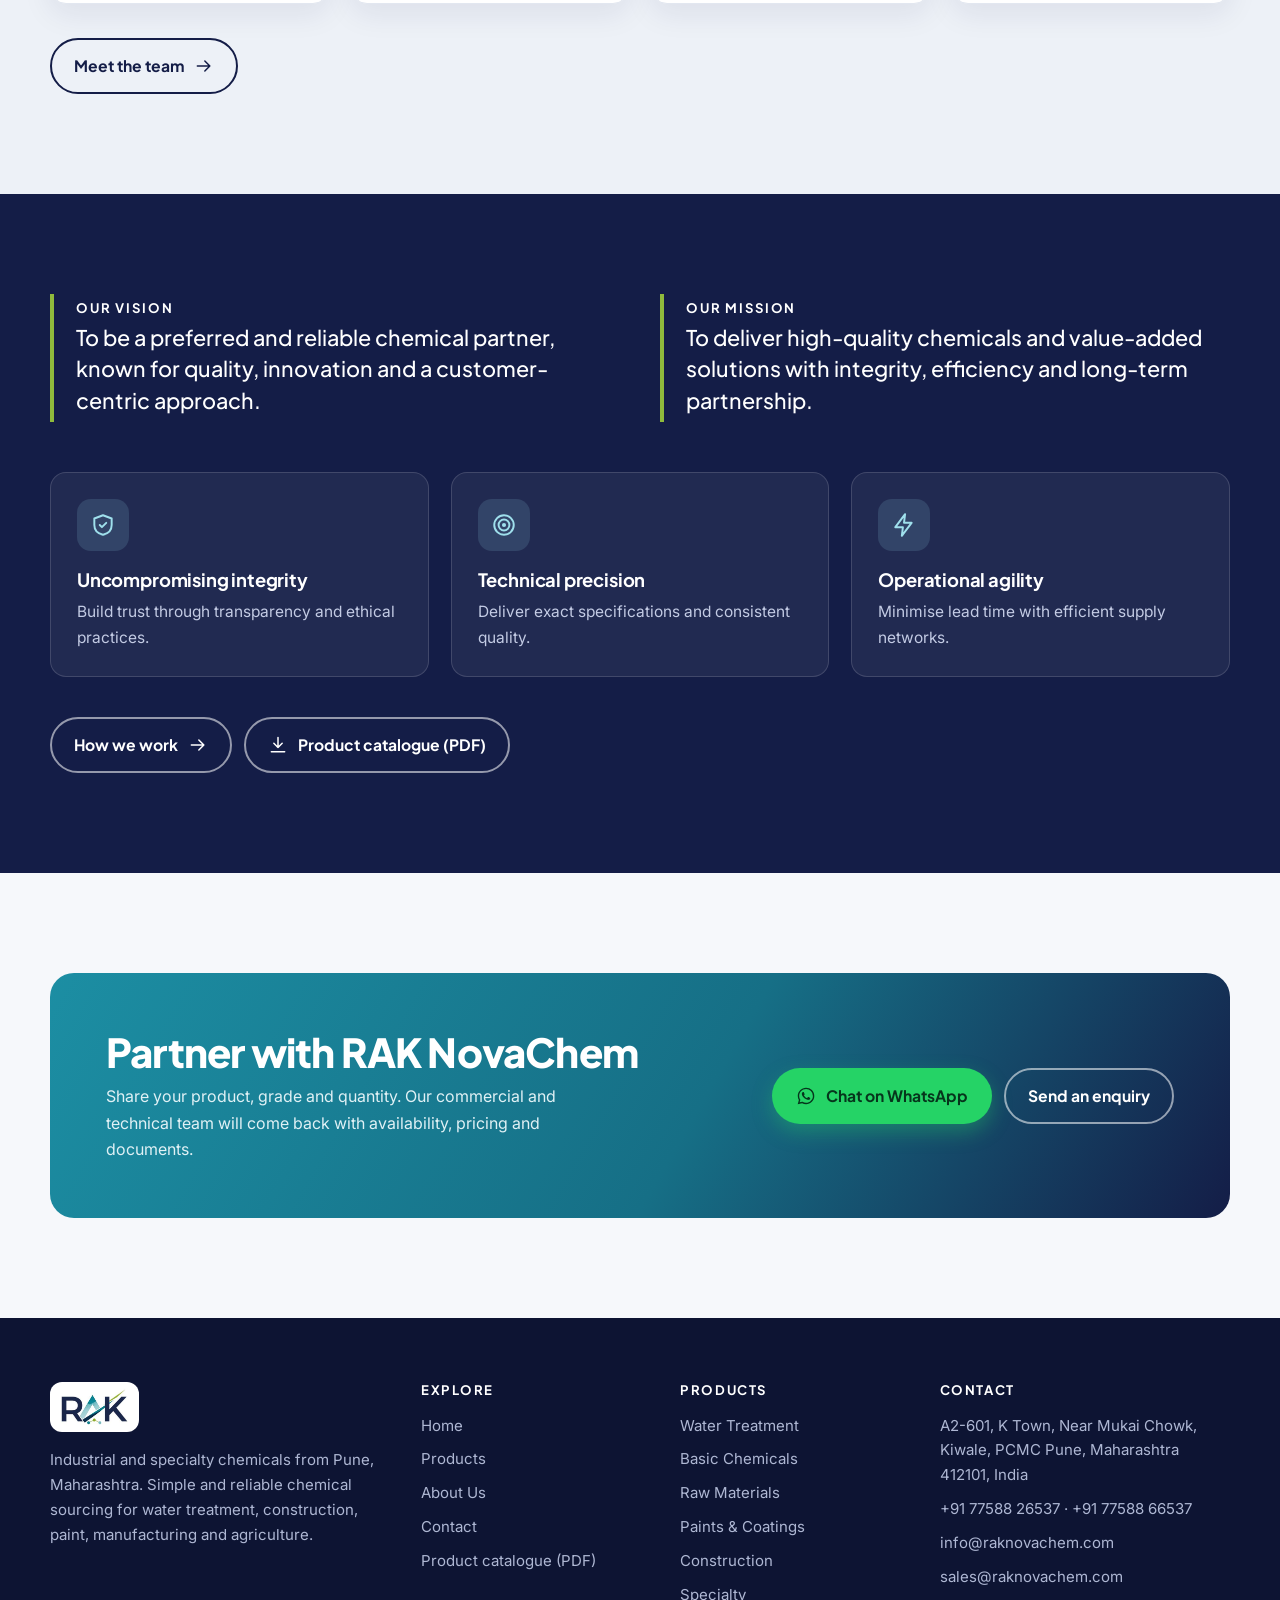
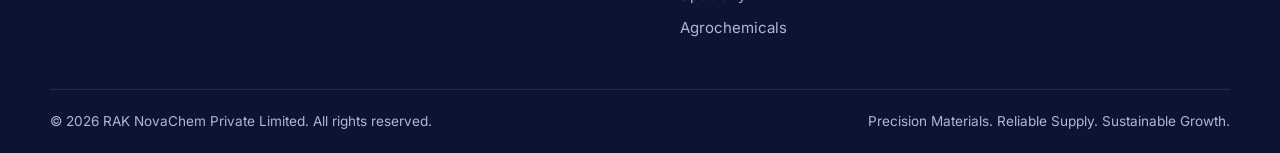
==== commit c12804d4: "Agrochemicals per client catalogue; page-specific banner photos - Agrochemicals: 3 entries (7.1 Acti" ====
--- a/index.html
+++ b/index.html
@@ -15,16 +15,16 @@
 <meta name="twitter:card" content="summary_large_image">
 <meta name="theme-color" content="#141d47">
 <link rel="icon" href="favicon.ico" sizes="48x48">
-<link rel="apple-touch-icon" href="assets/img/apple-touch-icon.png">
+<link rel="apple-touch-icon" href="assets/img/apple-touch-icon.png?v=21db8b1d">
 <link rel="preconnect" href="https://fonts.googleapis.com">
 <link rel="preconnect" href="https://fonts.gstatic.com" crossorigin>
 <link href="https://fonts.googleapis.com/css2?family=Inter:wght@400;500;600&family=Plus+Jakarta+Sans:wght@500;700;800&display=swap" rel="stylesheet">
-<link rel="stylesheet" href="assets/css/style.css">
+<link rel="stylesheet" href="assets/css/style.css?v=8a925681">
 <script type="application/ld+json">
 {"@context":"https://schema.org","@type":"Organization","name":"RAK NovaChem Private Limited","alternateName":"RAK NovaChem","url":"https://raknovachem.com",
 "logo":"https://raknovachem.com/assets/img/icon-512.png","email":"sales@raknovachem.com","telephone":"+917758826537",
 "slogan":"High Grade & Comprehensive Solutions",
-"description":"Supplier of industrial and specialty chemicals: water treatment chemicals, basic chemicals and solvents, raw materials, paint and coating additives, construction chemicals, surfactants and agrochemicals (pesticides, herbicides, fungicides and plant growth regulators).",
+"description":"Supplier of industrial and specialty chemicals: water treatment chemicals, basic chemicals and solvents, raw materials, paint and coating additives, construction chemicals, surfactants and agrochemical inputs (pesticide intermediates, fertiliser additives, micronutrients, soil conditioners and EC formulation ingredients).",
 "address":{"@type":"PostalAddress","streetAddress":"A2-601, K Town, Near Mukai Chowk, Kiwale","addressLocality":"Pune","addressRegion":"Maharashtra","postalCode":"412101","addressCountry":"IN"},
 "contactPoint":[{"@type":"ContactPoint","telephone":"+917758826537","contactType":"sales","areaServed":"IN","availableLanguage":["en","hi","mr"]}]}
 </script>
@@ -34,7 +34,7 @@
 <header class="site-header">
   <div class="wrap nav">
     <a class="brand" href="index.html" aria-label="RAK NovaChem home">
-      <img src="assets/img/logo.png" alt="RAK NovaChem logo" width="274" height="150">
+      <img src="assets/img/logo.png?v=a3e34d11" alt="RAK NovaChem logo" width="274" height="150">
       <span>RAK NovaChem<small>Private Limited</small></span>
     </a>
     <button class="nav-toggle" aria-label="Menu" aria-expanded="false" aria-controls="nav-links"><svg viewBox="0 0 24 24" fill="none" stroke="currentColor" stroke-width="1.8" stroke-linecap="round" stroke-linejoin="round" aria-hidden="true" stroke-width="2.2"><path d="M4 7h16M4 12h16M4 17h16"/></svg></button>
@@ -46,7 +46,7 @@
 </header>
 <main id="main">
 <section class="hero">
-  <div class="hero-photo"><img src="assets/img/hero-plant.jpg" alt="" width="2528" height="1264" fetchpriority="high"></div>
+  <div class="hero-photo"><img src="assets/img/hero-plant.jpg?v=a832d5fe" alt="" width="2528" height="1264" fetchpriority="high"></div>
   <div class="wrap">
     <div class="hero-inner">
       <span class="eyebrow">Industrial &amp; specialty chemicals · Pune, India</span>
@@ -63,7 +63,7 @@
 <div class="facts">
   <div class="wrap"><div class="grid g-4">
     <div class="fact"><b>10+ years</b><span>of industry experience</span></div>
-    <div class="fact"><b>7</b><span>product categories, 30 product lines</span></div>
+    <div class="fact"><b>7</b><span>product categories, 23 product lines</span></div>
     <div class="fact"><b>TDS · MSDS</b><span>and COA shared on request</span></div>
     <div class="fact"><b>Pune</b><span>based, supplying across India</span></div>
   </div></div>
@@ -79,7 +79,7 @@
     <div class="bridge reveal">
       <div class="bridge-node"><div class="icon"><svg viewBox="0 0 24 24" fill="none" stroke="currentColor" stroke-width="1.8" stroke-linecap="round" stroke-linejoin="round" aria-hidden="true"><circle cx="12" cy="12" r="9"/><path d="M3 12h18M12 3a14 14 0 0 1 0 18M12 3a14 14 0 0 0 0 18"/></svg></div><h3>Trusted manufacturers in India &amp; overseas</h3></div>
       <div class="bridge-arrow"><svg viewBox="0 0 24 24" fill="none" stroke="currentColor" stroke-width="1.8" stroke-linecap="round" stroke-linejoin="round" aria-hidden="true"><path d="M4 12h15M13 6l6 6-6 6"/></svg></div>
-      <div class="bridge-node hub"><img src="assets/img/logo.png" alt="" width="274" height="150" loading="lazy"><h3>RAK NovaChem</h3><p>Sourcing · Validation · Documentation · Delivery</p></div>
+      <div class="bridge-node hub"><img src="assets/img/logo.png?v=a3e34d11" alt="" width="274" height="150" loading="lazy"><h3>RAK NovaChem</h3><p>Sourcing · Validation · Documentation · Delivery</p></div>
       <div class="bridge-arrow"><svg viewBox="0 0 24 24" fill="none" stroke="currentColor" stroke-width="1.8" stroke-linecap="round" stroke-linejoin="round" aria-hidden="true"><path d="M4 12h15M13 6l6 6-6 6"/></svg></div>
       <div class="bridge-node"><div class="icon"><svg viewBox="0 0 24 24" fill="none" stroke="currentColor" stroke-width="1.8" stroke-linecap="round" stroke-linejoin="round" aria-hidden="true"><path d="M4 21V8l5-3v16M9 21V11h6v10M15 21V3l5 3v15M2 21h20"/></svg></div><h3>Your plant, site or project</h3></div>
     </div>
@@ -97,38 +97,38 @@
       <p>Pick a category to see the products and their applications, then enquire on WhatsApp in one tap.</p>
     </div>
     <div class="grid g-4 cats"><a class="card cat-card reveal" href="products.html#water-treatment">
-        <img src="assets/img/products/sodium-hypochlorite.jpg" alt="" width="480" height="360" loading="lazy">
+        <img src="assets/img/products/sodium-hypochlorite.jpg?v=d2389ad7" alt="" width="480" height="360" loading="lazy">
         <div class="cat-body"><span class="cat-num">01</span><h3>Water Treatment Chemicals</h3>
         <ul><li>Sodium Hypochlorite</li><li>PAC (Polyaluminium Chloride)</li><li>Ferric Chloride</li></ul>
         <span class="more">View products <svg viewBox="0 0 24 24" fill="none" stroke="currentColor" stroke-width="1.8" stroke-linecap="round" stroke-linejoin="round" aria-hidden="true"><path d="M4 12h15M13 6l6 6-6 6"/></svg></span></div></a><a class="card cat-card reveal" href="products.html#basic-chemicals">
-        <img src="assets/img/products/caustic-soda.jpg" alt="" width="480" height="360" loading="lazy">
+        <img src="assets/img/products/caustic-soda.jpg?v=3409616a" alt="" width="480" height="360" loading="lazy">
         <div class="cat-body"><span class="cat-num">02</span><h3>Basic Chemicals &amp; Solvents</h3>
         <ul><li>Caustic Soda (Sodium Hydroxide)</li><li>Citric Acid</li><li>IPA (Isopropyl Alcohol)</li></ul>
         <span class="more">View products <svg viewBox="0 0 24 24" fill="none" stroke="currentColor" stroke-width="1.8" stroke-linecap="round" stroke-linejoin="round" aria-hidden="true"><path d="M4 12h15M13 6l6 6-6 6"/></svg></span></div></a><a class="card cat-card reveal" href="products.html#raw-materials">
-        <img src="assets/img/products/propylene-glycol.jpg" alt="" width="480" height="360" loading="lazy">
+        <img src="assets/img/products/propylene-glycol.jpg?v=6badbd66" alt="" width="480" height="360" loading="lazy">
         <div class="cat-body"><span class="cat-num">03</span><h3>Raw Materials &amp; Intermediates</h3>
         <ul><li>Propylene Glycol</li><li>Titanium Dioxide (TiO₂)</li><li>Calcium Carbonate</li></ul>
         <span class="more">View products <svg viewBox="0 0 24 24" fill="none" stroke="currentColor" stroke-width="1.8" stroke-linecap="round" stroke-linejoin="round" aria-hidden="true"><path d="M4 12h15M13 6l6 6-6 6"/></svg></span></div></a><a class="card cat-card reveal" href="products.html#paints-coatings">
-        <img src="assets/img/products/acrylic-emulsion.jpg" alt="" width="480" height="360" loading="lazy">
+        <img src="assets/img/products/acrylic-emulsion.jpg?v=3c4776d7" alt="" width="480" height="360" loading="lazy">
         <div class="cat-body"><span class="cat-num">04</span><h3>Paints, Coatings &amp; Admixtures</h3>
         <ul><li>Acrylic Emulsion</li><li>HEC / HPMC (Cellulose Ethers)</li><li>Defoamer</li></ul>
         <span class="more">View products <svg viewBox="0 0 24 24" fill="none" stroke="currentColor" stroke-width="1.8" stroke-linecap="round" stroke-linejoin="round" aria-hidden="true"><path d="M4 12h15M13 6l6 6-6 6"/></svg></span></div></a><a class="card cat-card reveal" href="products.html#construction">
-        <img src="assets/img/products/pce.jpg" alt="" width="480" height="360" loading="lazy">
+        <img src="assets/img/products/pce.jpg?v=34e162fc" alt="" width="480" height="360" loading="lazy">
         <div class="cat-body"><span class="cat-num">05</span><h3>Construction &amp; Polymer Chemicals</h3>
         <ul><li>PCE Superplasticizer</li><li>Sodium Gluconate</li><li>SBR Latex</li><li>Epoxy Resin</li></ul>
         <span class="more">View products <svg viewBox="0 0 24 24" fill="none" stroke="currentColor" stroke-width="1.8" stroke-linecap="round" stroke-linejoin="round" aria-hidden="true"><path d="M4 12h15M13 6l6 6-6 6"/></svg></span></div></a><a class="card cat-card reveal" href="products.html#specialty">
-        <img src="assets/img/products/zinc-sulphate.jpg" alt="" width="480" height="360" loading="lazy">
+        <img src="assets/img/products/zinc-sulphate.jpg?v=0fd61567" alt="" width="480" height="360" loading="lazy">
         <div class="cat-body"><span class="cat-num">06</span><h3>Specialty Chemicals &amp; Surfactants</h3>
         <ul><li>Zinc Sulphate</li><li>Magnesium Sulphate</li><li>Non-ionic Surfactants</li><li>Industrial Degreasers</li></ul>
         <span class="more">View products <svg viewBox="0 0 24 24" fill="none" stroke="currentColor" stroke-width="1.8" stroke-linecap="round" stroke-linejoin="round" aria-hidden="true"><path d="M4 12h15M13 6l6 6-6 6"/></svg></span></div></a><a class="card cat-card reveal" href="products.html#agrochemicals">
-        <img src="assets/img/products/agrochemicals.jpg" alt="" width="480" height="360" loading="lazy">
+        <img src="assets/img/products/agrochemicals.jpg?v=4f497876" alt="" width="480" height="360" loading="lazy">
         <div class="cat-body"><span class="cat-num">07</span><h3>Agrochemicals</h3>
-        <ul><li>Pesticides (Insecticides)</li><li>Herbicides</li><li>Fungicides</li><li>Plant Growth Regulators (PGR)</li><li>Fertiliser Additives</li><li>+5 more</li></ul>
+        <ul><li>Pesticide Intermediates</li><li>Fertiliser Additives, Micronutrients &amp; Soil Conditioners</li><li>Surfactants, Emulsifiers &amp; Solvents for EC</li></ul>
         <span class="more">View products <svg viewBox="0 0 24 24" fill="none" stroke="currentColor" stroke-width="1.8" stroke-linecap="round" stroke-linejoin="round" aria-hidden="true"><path d="M4 12h15M13 6l6 6-6 6"/></svg></span></div></a><div class="card cat-card cat-extra reveal">
         <div class="cat-body"><div class="icon"><svg viewBox="0 0 24 24" fill="none" stroke="currentColor" stroke-width="1.8" stroke-linecap="round" stroke-linejoin="round" aria-hidden="true"><path d="M14 3H7a2 2 0 0 0-2 2v14a2 2 0 0 0 2 2h10a2 2 0 0 0 2-2V8z"/><path d="M14 3v5h5M9 13h6M9 17h6"/></svg></div><h3>Looking for something else?</h3>
         <p>Our sourcing network goes beyond this list. Send us the product and grade and we will check availability.</p>
         <a class="more" href="https://wa.me/917758826537" data-wa="Hello RAK NovaChem, I am looking for: ">Ask us to source it <svg viewBox="0 0 24 24" fill="none" stroke="currentColor" stroke-width="1.8" stroke-linecap="round" stroke-linejoin="round" aria-hidden="true"><path d="M4 12h15M13 6l6 6-6 6"/></svg></a>
-        <a class="more" href="assets/docs/RAK-NovaChem-Product-Catalogue.pdf" download>Download catalogue <svg viewBox="0 0 24 24" fill="none" stroke="currentColor" stroke-width="1.8" stroke-linecap="round" stroke-linejoin="round" aria-hidden="true"><path d="M12 3v12M7 10l5 5 5-5M4 20h16"/></svg></a></div></div></div>
+        <a class="more" href="assets/docs/RAK-NovaChem-Product-Catalogue.pdf?v=acd2ee0b" download>Download catalogue <svg viewBox="0 0 24 24" fill="none" stroke="currentColor" stroke-width="1.8" stroke-linecap="round" stroke-linejoin="round" aria-hidden="true"><path d="M12 3v12M7 10l5 5 5-5M4 20h16"/></svg></a></div></div></div>
   </div>
 </section>
 
@@ -140,7 +140,7 @@
       <p>From municipal water to concrete, coatings and crops, our range supports manufacturers, contractors and processors across sectors.</p>
     </div>
     <div class="grid g-4 industries">
-      <div class="ind reveal"><div class="icon"><svg viewBox="0 0 24 24" fill="none" stroke="currentColor" stroke-width="1.8" stroke-linecap="round" stroke-linejoin="round" aria-hidden="true"><path d="M12 3s6.5 7 6.5 11.5a6.5 6.5 0 0 1-13 0C5.5 10 12 3 12 3Z"/><path d="M9 15a3 3 0 0 0 3 3"/></svg></div><div><h3>Water &amp; Municipal</h3><p>Potable water, effluent and sanitation</p></div></div><div class="ind reveal"><div class="icon"><svg viewBox="0 0 24 24" fill="none" stroke="currentColor" stroke-width="1.8" stroke-linecap="round" stroke-linejoin="round" aria-hidden="true"><path d="M3 21h18M5 21V7l7-4v18M12 9l7 3v9M8 9v.01M8 13v.01M8 17v.01M16 14v.01M16 17v.01"/></svg></div><div><h3>Construction</h3><p>Concrete, mortars and waterproofing</p></div></div><div class="ind reveal"><div class="icon"><svg viewBox="0 0 24 24" fill="none" stroke="currentColor" stroke-width="1.8" stroke-linecap="round" stroke-linejoin="round" aria-hidden="true"><path d="M4 4h13v5H4z"/><path d="M17 6.5h3v5h-8v3"/><path d="M10 14.5h4v7h-4z"/></svg></div><div><h3>Paint &amp; Coatings</h3><p>Decorative and protective finishes</p></div></div><div class="ind reveal"><div class="icon"><svg viewBox="0 0 24 24" fill="none" stroke="currentColor" stroke-width="1.8" stroke-linecap="round" stroke-linejoin="round" aria-hidden="true"><circle cx="6" cy="7" r="2.5"/><circle cx="18" cy="7" r="2.5"/><circle cx="12" cy="17" r="2.5"/><path d="M8.3 8.2 10.8 15M15.7 8.2 13.2 15M8.5 7h7"/></svg></div><div><h3>Plastics &amp; Polymers</h3><p>Resins, binders and compounds</p></div></div><div class="ind reveal"><div class="icon"><svg viewBox="0 0 24 24" fill="none" stroke="currentColor" stroke-width="1.8" stroke-linecap="round" stroke-linejoin="round" aria-hidden="true"><path d="M9 3h6M10 3v6l-5 9a2 2 0 0 0 1.8 3h10.4a2 2 0 0 0 1.8-3l-5-9V3"/><path d="M7.5 15h9"/></svg></div><div><h3>Pharmaceuticals &amp; Healthcare</h3><p>Solvents and process chemicals</p></div></div><div class="ind reveal"><div class="icon"><svg viewBox="0 0 24 24" fill="none" stroke="currentColor" stroke-width="1.8" stroke-linecap="round" stroke-linejoin="round" aria-hidden="true"><path d="M12 22V11"/><path d="M12 11C12 6 8 4 4 4c0 5 3 8 8 7ZM12 15c0-4 3.5-6 8-6 0 5-3 7.5-8 6Z"/></svg></div><div><h3>Agrochemicals</h3><p>Pesticides, herbicides, fungicides and PGRs</p></div></div><div class="ind reveal"><div class="icon"><svg viewBox="0 0 24 24" fill="none" stroke="currentColor" stroke-width="1.8" stroke-linecap="round" stroke-linejoin="round" aria-hidden="true"><path d="M8.5 3 4 5.5l1.8 4L8 8.6V21h8V8.6l2.2.9 1.8-4L15.5 3c-.4 1.6-1.8 2.6-3.5 2.6S8.9 4.6 8.5 3Z"/></svg></div><div><h3>Textiles</h3><p>Processing, wetting and cleaning</p></div></div><div class="ind reveal"><div class="icon"><svg viewBox="0 0 24 24" fill="none" stroke="currentColor" stroke-width="1.8" stroke-linecap="round" stroke-linejoin="round" aria-hidden="true"><path d="M4 21V8l5-3v16M9 21V11h6v10M15 21V3l5 3v15M2 21h20"/></svg></div><div><h3>Manufacturing &amp; Processing</h3><p>Cleaning, degreasing and pH control</p></div></div>
+      <div class="ind reveal"><div class="icon"><svg viewBox="0 0 24 24" fill="none" stroke="currentColor" stroke-width="1.8" stroke-linecap="round" stroke-linejoin="round" aria-hidden="true"><path d="M12 3s6.5 7 6.5 11.5a6.5 6.5 0 0 1-13 0C5.5 10 12 3 12 3Z"/><path d="M9 15a3 3 0 0 0 3 3"/></svg></div><div><h3>Water &amp; Municipal</h3><p>Potable water, effluent and sanitation</p></div></div><div class="ind reveal"><div class="icon"><svg viewBox="0 0 24 24" fill="none" stroke="currentColor" stroke-width="1.8" stroke-linecap="round" stroke-linejoin="round" aria-hidden="true"><path d="M3 21h18M5 21V7l7-4v18M12 9l7 3v9M8 9v.01M8 13v.01M8 17v.01M16 14v.01M16 17v.01"/></svg></div><div><h3>Construction</h3><p>Concrete, mortars and waterproofing</p></div></div><div class="ind reveal"><div class="icon"><svg viewBox="0 0 24 24" fill="none" stroke="currentColor" stroke-width="1.8" stroke-linecap="round" stroke-linejoin="round" aria-hidden="true"><path d="M4 4h13v5H4z"/><path d="M17 6.5h3v5h-8v3"/><path d="M10 14.5h4v7h-4z"/></svg></div><div><h3>Paint &amp; Coatings</h3><p>Decorative and protective finishes</p></div></div><div class="ind reveal"><div class="icon"><svg viewBox="0 0 24 24" fill="none" stroke="currentColor" stroke-width="1.8" stroke-linecap="round" stroke-linejoin="round" aria-hidden="true"><circle cx="6" cy="7" r="2.5"/><circle cx="18" cy="7" r="2.5"/><circle cx="12" cy="17" r="2.5"/><path d="M8.3 8.2 10.8 15M15.7 8.2 13.2 15M8.5 7h7"/></svg></div><div><h3>Plastics &amp; Polymers</h3><p>Resins, binders and compounds</p></div></div><div class="ind reveal"><div class="icon"><svg viewBox="0 0 24 24" fill="none" stroke="currentColor" stroke-width="1.8" stroke-linecap="round" stroke-linejoin="round" aria-hidden="true"><path d="M9 3h6M10 3v6l-5 9a2 2 0 0 0 1.8 3h10.4a2 2 0 0 0 1.8-3l-5-9V3"/><path d="M7.5 15h9"/></svg></div><div><h3>Pharmaceuticals &amp; Healthcare</h3><p>Solvents and process chemicals</p></div></div><div class="ind reveal"><div class="icon"><svg viewBox="0 0 24 24" fill="none" stroke="currentColor" stroke-width="1.8" stroke-linecap="round" stroke-linejoin="round" aria-hidden="true"><path d="M12 22V11"/><path d="M12 11C12 6 8 4 4 4c0 5 3 8 8 7ZM12 15c0-4 3.5-6 8-6 0 5-3 7.5-8 6Z"/></svg></div><div><h3>Agrochemicals</h3><p>Pesticide intermediates, crop nutrition and formulation inputs</p></div></div><div class="ind reveal"><div class="icon"><svg viewBox="0 0 24 24" fill="none" stroke="currentColor" stroke-width="1.8" stroke-linecap="round" stroke-linejoin="round" aria-hidden="true"><path d="M8.5 3 4 5.5l1.8 4L8 8.6V21h8V8.6l2.2.9 1.8-4L15.5 3c-.4 1.6-1.8 2.6-3.5 2.6S8.9 4.6 8.5 3Z"/></svg></div><div><h3>Textiles</h3><p>Processing, wetting and cleaning</p></div></div><div class="ind reveal"><div class="icon"><svg viewBox="0 0 24 24" fill="none" stroke="currentColor" stroke-width="1.8" stroke-linecap="round" stroke-linejoin="round" aria-hidden="true"><path d="M4 21V8l5-3v16M9 21V11h6v10M15 21V3l5 3v15M2 21h20"/></svg></div><div><h3>Manufacturing &amp; Processing</h3><p>Cleaning, degreasing and pH control</p></div></div>
     </div>
   </div>
 </section>
@@ -154,19 +154,19 @@
     </div>
     <div class="grid g-4 leaders">
       <article class="leader reveal">
-        <img src="assets/img/team/alok-wankhede.jpg" alt="Portrait of Mr. Alok&nbsp; M. Wankhede" width="480" height="480" loading="lazy">
+        <img src="assets/img/team/alok-wankhede.jpg?v=3ba7b599" alt="Portrait of Mr. Alok&nbsp; M. Wankhede" width="480" height="480" loading="lazy">
         <div><h3>Mr. Alok&nbsp; M. Wankhede</h3><span class="role">Director – Business Development, Sales, Marketing &amp; Strategic Growth</span></div>
       </article>
       <article class="leader reveal">
-        <img src="assets/img/team/akanksha-gupta.jpg" alt="Portrait of Ms. Akanksha Gupta" width="480" height="480" loading="lazy">
+        <img src="assets/img/team/akanksha-gupta.jpg?v=0121e6ea" alt="Portrait of Ms. Akanksha Gupta" width="480" height="480" loading="lazy">
         <div><h3>Ms. Akanksha Gupta</h3><span class="role">Director – Sales &amp; Financial Management</span></div>
       </article>
       <article class="leader reveal">
-        <img src="assets/img/team/rukmani-wankhede.jpg" alt="Portrait of Ms. Rukmani Wankhede" width="480" height="480" loading="lazy">
+        <img src="assets/img/team/rukmani-wankhede.jpg?v=a7906d2d" alt="Portrait of Ms. Rukmani Wankhede" width="480" height="480" loading="lazy">
         <div><h3>Ms. Rukmani Wankhede</h3><span class="role">Director – Strategic Procurement &amp; International Sourcing</span></div>
       </article>
       <article class="leader reveal">
-        <img src="assets/img/team/kiran-adhikari.jpg" alt="Portrait of Mr. Kiran Adhikari" width="480" height="480" loading="lazy">
+        <img src="assets/img/team/kiran-adhikari.jpg?v=d6d74300" alt="Portrait of Mr. Kiran Adhikari" width="480" height="480" loading="lazy">
         <div><h3>Mr. Kiran Adhikari</h3><span class="role">Director – Business Development &amp; Strategic Growth</span></div>
       </article>
     </div>
@@ -187,7 +187,7 @@
     </div>
     <div class="cta-row reveal" style="margin-top:40px">
       <a class="btn btn-ghost" href="about.html">How we work <svg viewBox="0 0 24 24" fill="none" stroke="currentColor" stroke-width="1.8" stroke-linecap="round" stroke-linejoin="round" aria-hidden="true"><path d="M4 12h15M13 6l6 6-6 6"/></svg></a>
-      <a class="btn btn-ghost" href="assets/docs/RAK-NovaChem-Product-Catalogue.pdf" download><svg viewBox="0 0 24 24" fill="none" stroke="currentColor" stroke-width="1.8" stroke-linecap="round" stroke-linejoin="round" aria-hidden="true"><path d="M12 3v12M7 10l5 5 5-5M4 20h16"/></svg> Product catalogue (PDF)</a>
+      <a class="btn btn-ghost" href="assets/docs/RAK-NovaChem-Product-Catalogue.pdf?v=acd2ee0b" download><svg viewBox="0 0 24 24" fill="none" stroke="currentColor" stroke-width="1.8" stroke-linecap="round" stroke-linejoin="round" aria-hidden="true"><path d="M12 3v12M7 10l5 5 5-5M4 20h16"/></svg> Product catalogue (PDF)</a>
     </div>
   </div>
 </section>
@@ -209,13 +209,13 @@
 <footer class="site-footer">
   <div class="wrap footer-grid">
     <div class="footer-brand">
-      <img src="assets/img/logo.png" alt="RAK NovaChem" width="274" height="150" loading="lazy">
+      <img src="assets/img/logo.png?v=a3e34d11" alt="RAK NovaChem" width="274" height="150" loading="lazy">
       <p>Industrial and specialty chemicals from Pune, Maharashtra. Simple and reliable chemical sourcing for water treatment, construction, paint, manufacturing and agriculture.</p>
     </div>
     <div>
       <h4>Explore</h4>
       <ul><li><a href="index.html">Home</a></li><li><a href="products.html">Products</a></li><li><a href="about.html">About Us</a></li><li><a href="contact.html">Contact</a></li>
-        <li><a href="assets/docs/RAK-NovaChem-Product-Catalogue.pdf" download>Product catalogue (PDF)</a></li></ul>
+        <li><a href="assets/docs/RAK-NovaChem-Product-Catalogue.pdf?v=acd2ee0b" download>Product catalogue (PDF)</a></li></ul>
     </div>
     <div>
       <h4>Products</h4>
@@ -237,6 +237,6 @@
   </div>
 </footer>
 <a class="wa-float" href="https://wa.me/917758826537" data-wa aria-label="Chat with us on WhatsApp"><svg viewBox="0 0 24 24" fill="currentColor" aria-hidden="true"><path d="M12.04 2C6.58 2 2.13 6.45 2.13 11.91c0 1.75.46 3.45 1.32 4.95L2.05 22l5.25-1.38a9.87 9.87 0 0 0 4.74 1.21h.01c5.46 0 9.9-4.45 9.9-9.91 0-2.65-1.03-5.14-2.9-7.01A9.82 9.82 0 0 0 12.04 2Zm0 1.67c2.2 0 4.27.86 5.82 2.42a8.2 8.2 0 0 1 2.41 5.83c0 4.54-3.7 8.23-8.24 8.23-1.48 0-2.93-.4-4.19-1.15l-.3-.18-3.12.82.83-3.04-.2-.31a8.2 8.2 0 0 1-1.26-4.38c.01-4.54 3.7-8.24 8.25-8.24ZM8.53 7.33c-.16 0-.43.06-.66.31-.22.25-.87.85-.87 2.07 0 1.22.89 2.4 1.01 2.56.13.17 1.75 2.67 4.24 3.74.59.26 1.05.41 1.41.52.59.19 1.13.16 1.56.1.48-.07 1.47-.6 1.67-1.18.21-.58.21-1.07.15-1.18-.07-.1-.23-.16-.48-.29-.25-.12-1.47-.72-1.69-.81-.23-.08-.39-.12-.56.13-.16.25-.64.81-.78.97-.15.17-.29.19-.54.06-.25-.12-1.05-.39-2-1.23-.74-.66-1.24-1.47-1.38-1.72-.15-.25-.02-.38.11-.51.11-.11.25-.29.37-.43.13-.15.17-.25.25-.42.08-.16.04-.31-.02-.43-.06-.13-.56-1.35-.77-1.84-.2-.49-.4-.42-.56-.43-.14-.01-.3-.01-.46-.01Z"/></svg><span>Chat on WhatsApp</span></a>
-<script src="assets/js/main.js" defer></script>
+<script src="assets/js/main.js?v=fd049218" defer></script>
 </body>
 </html>
--- a/assets/css/style.css
+++ b/assets/css/style.css
@@ -427,3 +427,13 @@
 .cat-extra .icon { background: rgba(159,224,236,.14); color: #9fe0ec; }
 .cat-extra .more { color: #9fe0ec; margin-top: 6px; text-decoration: none; }
 .cat-extra:hover { border-color: var(--navy); }
+
+/* Inner-page banners with photo */
+.page-hero.has-photo::before { opacity: .45; }
+.ph-photo { position: absolute; inset: 0; z-index: -2; }
+.ph-photo img { width: 100%; height: 100%; object-fit: cover; }
+.ph-photo::after { content: ""; position: absolute; inset: 0; background: linear-gradient(90deg, rgba(20,29,71,.92) 0%, rgba(20,29,71,.72) 45%, rgba(20,29,71,.25) 100%); }
+@media (max-width: 760px) { .ph-photo::after { background: rgba(20,29,71,.75); } }
+
+.cat-note { margin: 22px 0 0; padding: 14px 18px; background: #fff; border: 1px solid var(--line); border-radius: 10px; font-size: .9rem; color: var(--muted); line-height: 1.6; }
+.cat-note b { color: var(--navy); }
